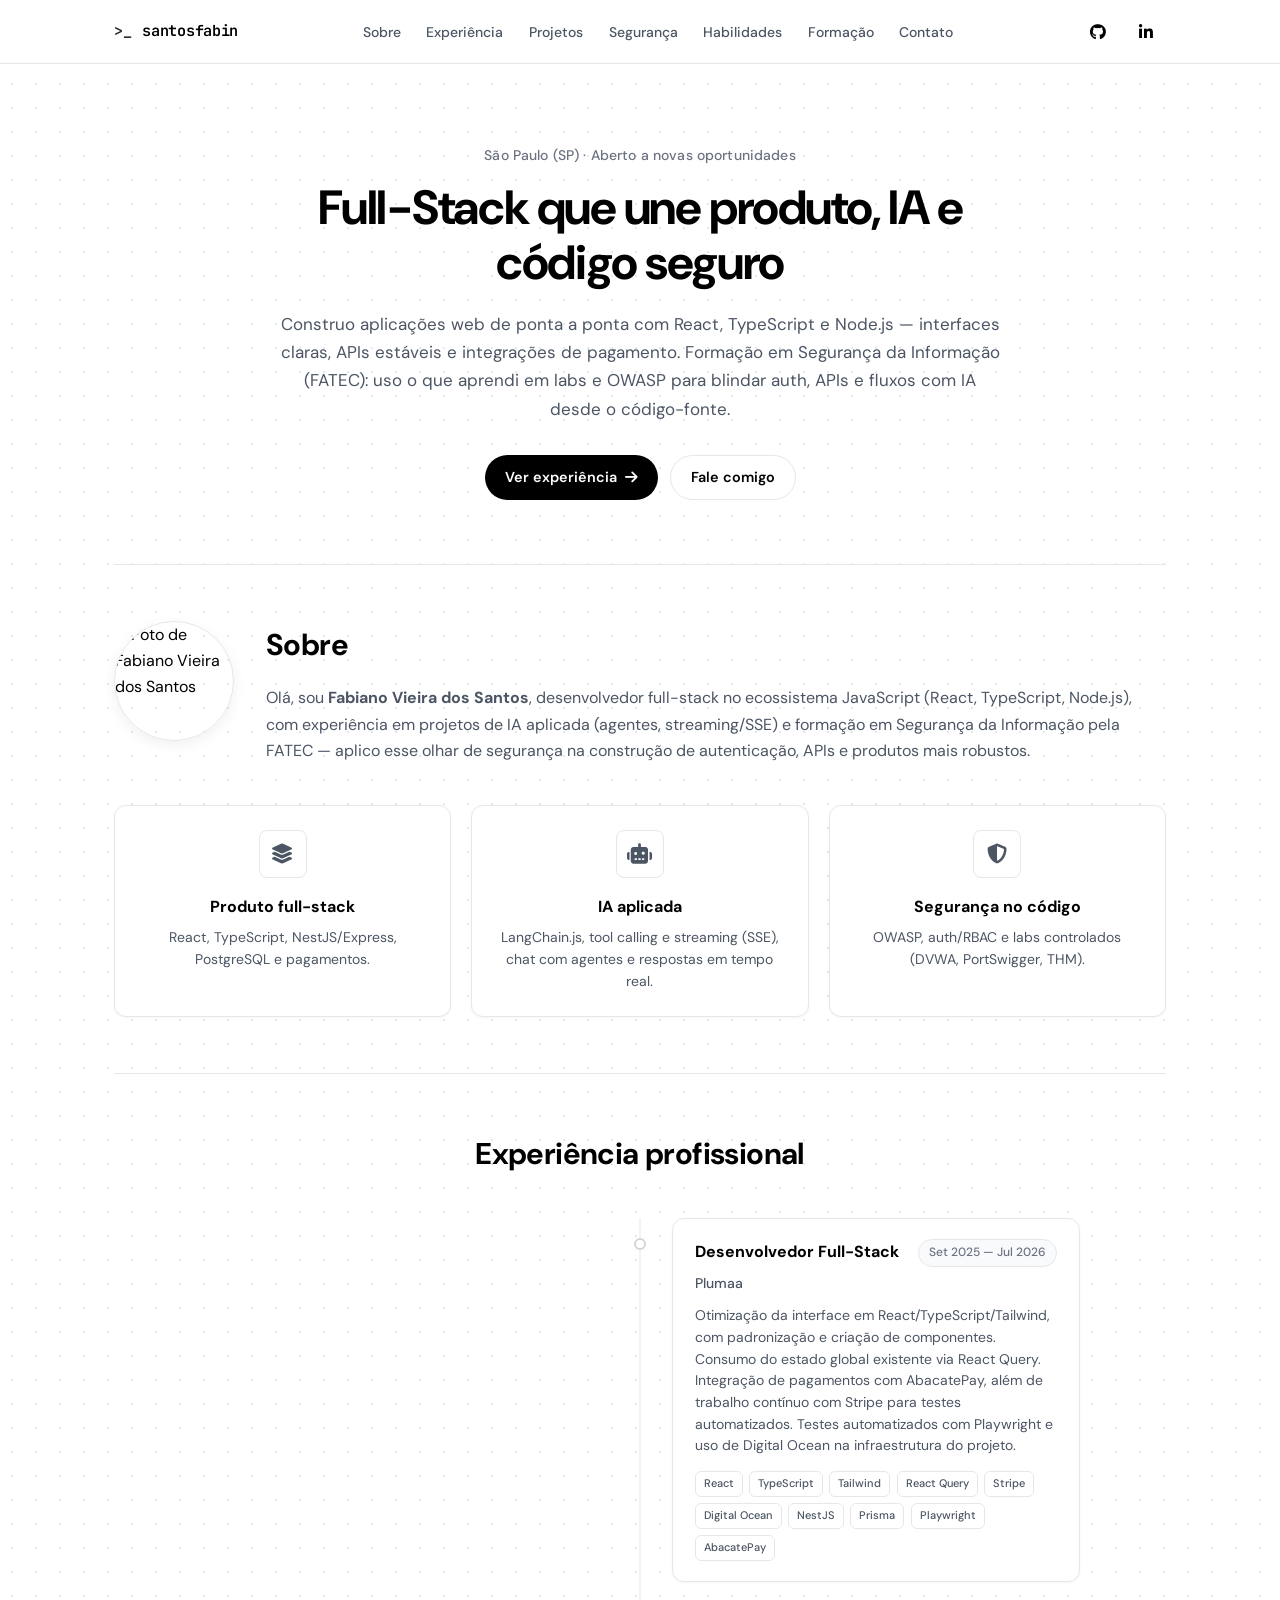
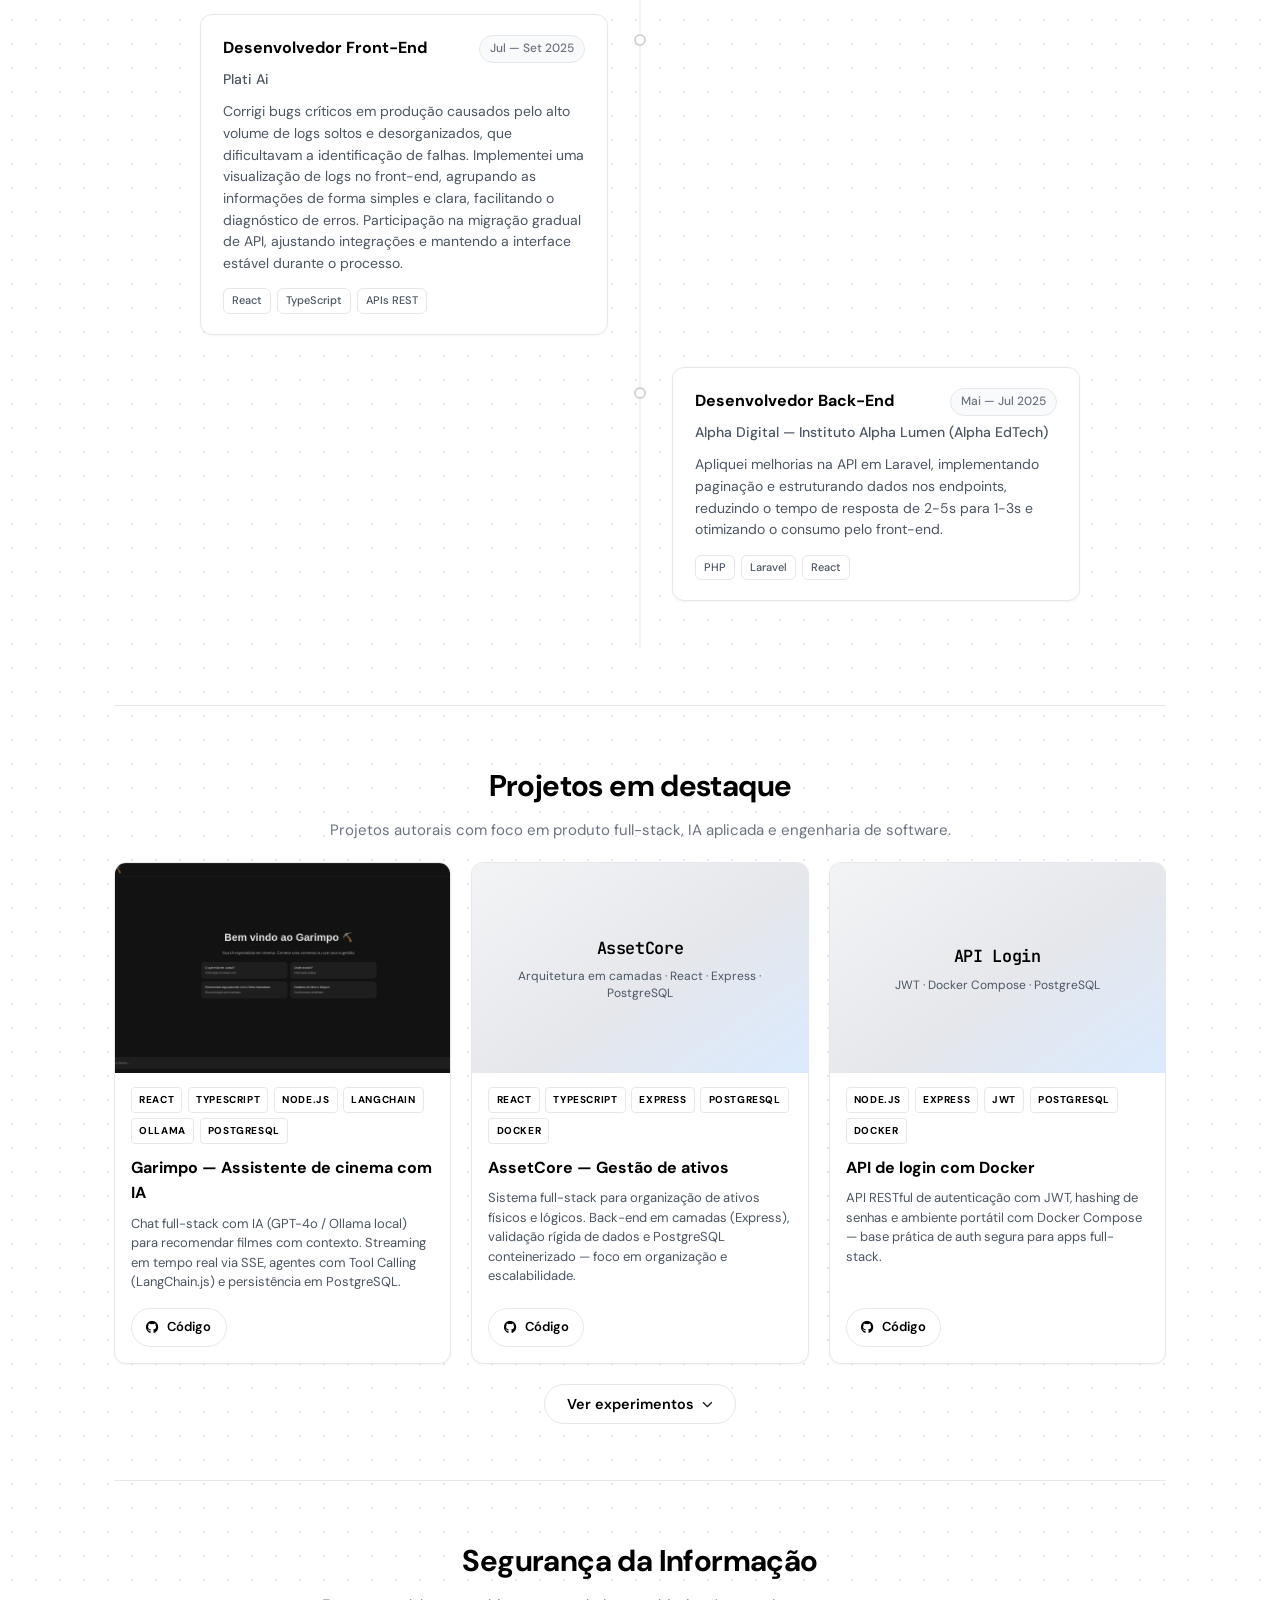
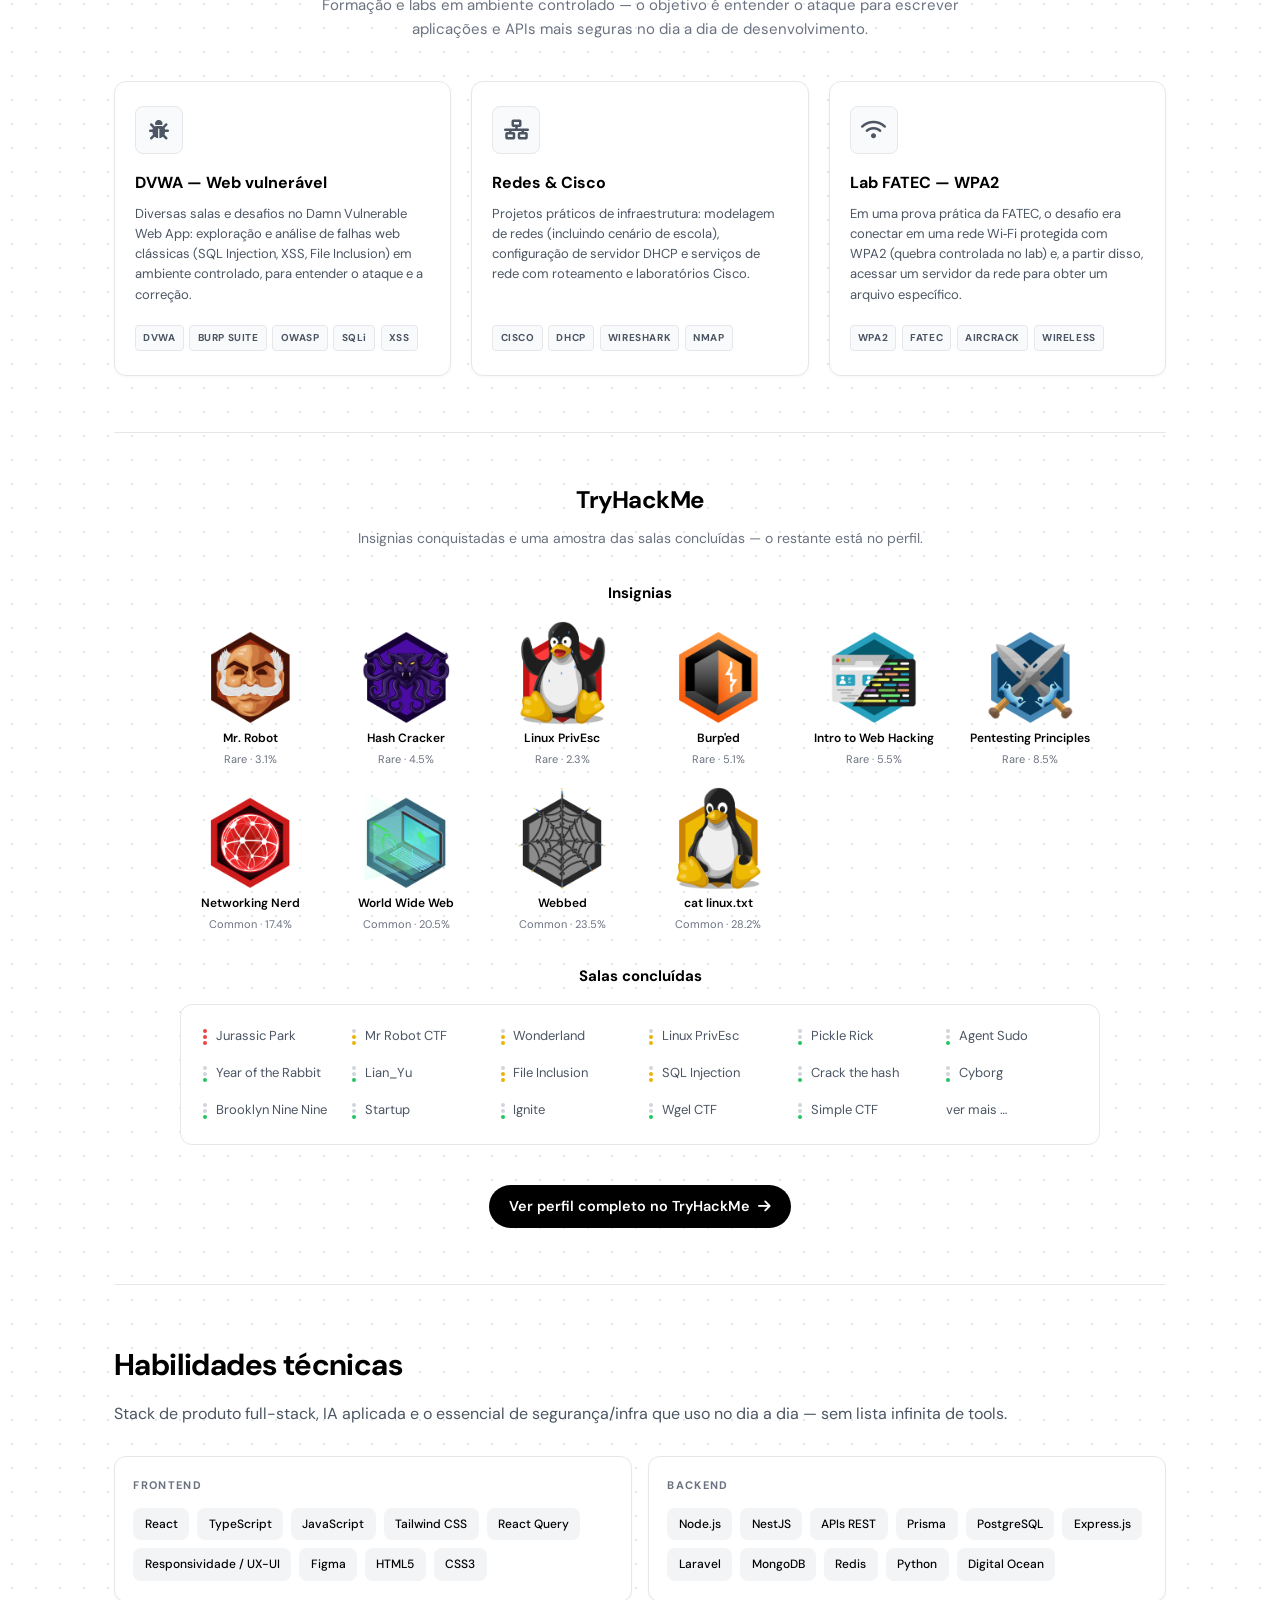
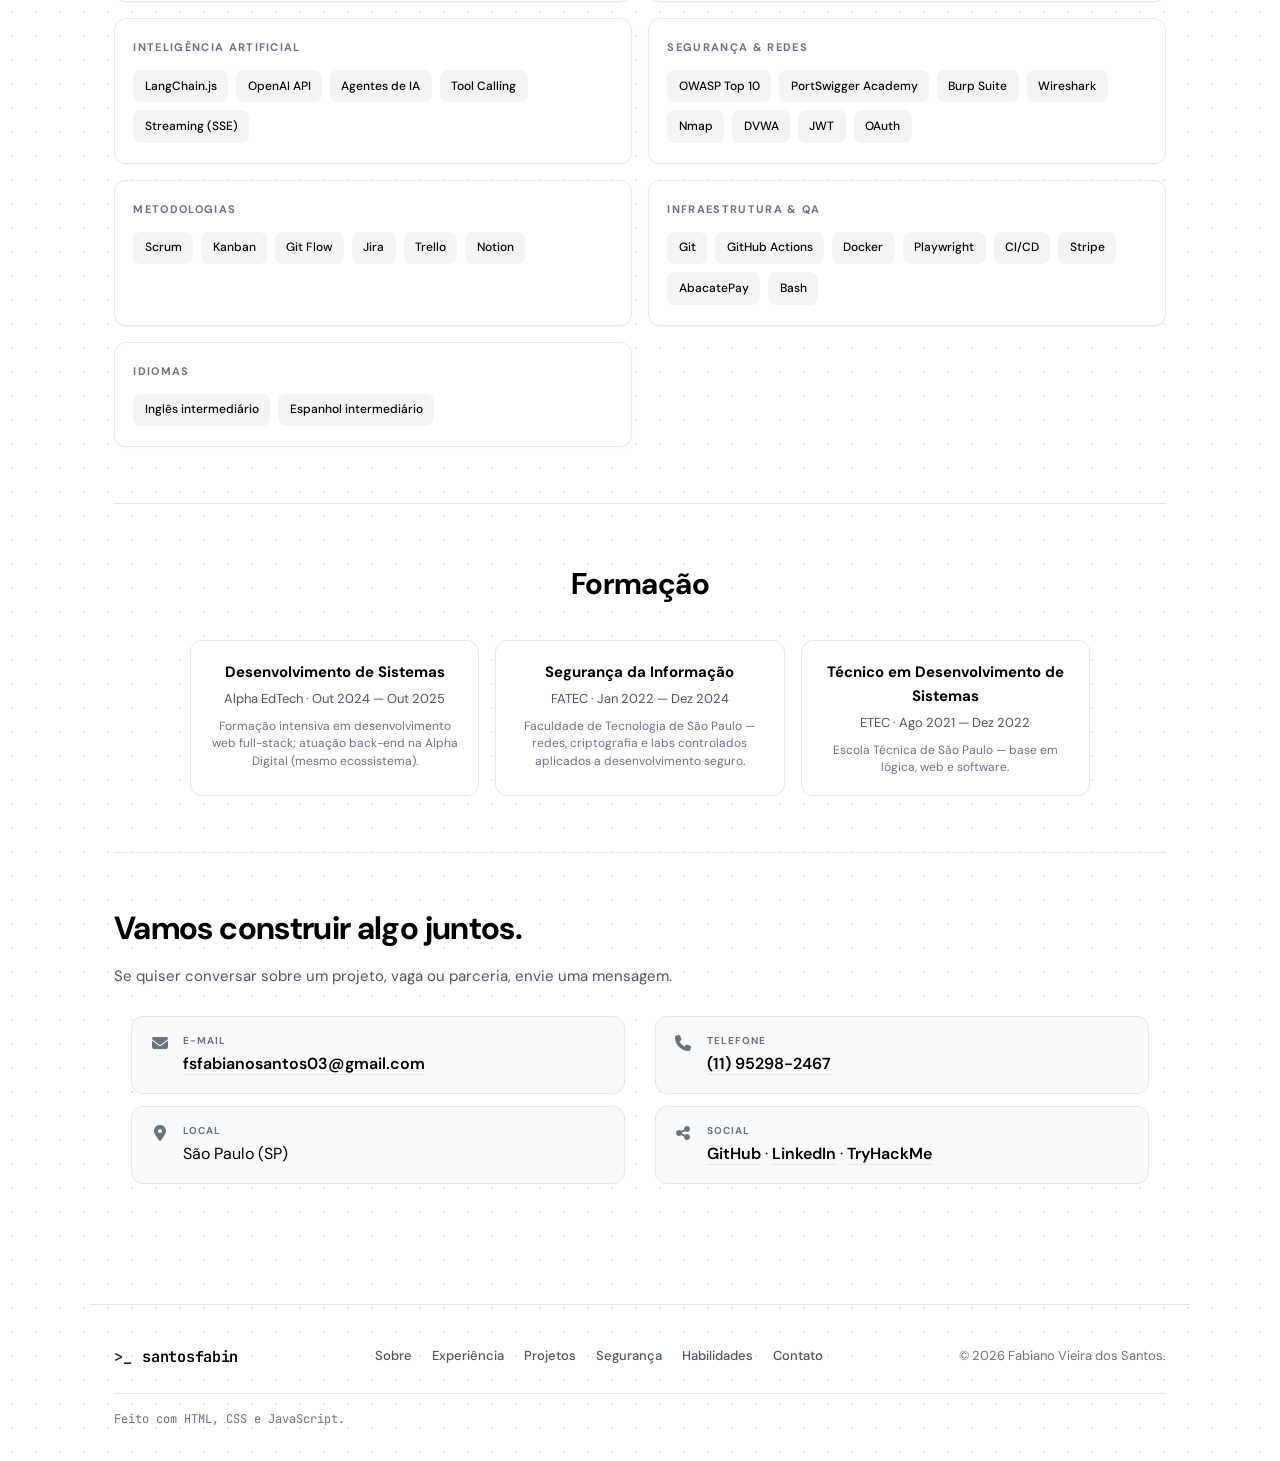
==== index.html @ f6a6d39e "Remove imagens de livros desatualizadas e adiciona currículo completo de Fabiano Vieira dos Santos a" ====
<!doctype html>
<html lang="pt-BR">
  <head>
    <meta charset="UTF-8" />
    <meta name="viewport" content="width=device-width, initial-scale=1.0" />
    <title>Fabiano Vieira dos Santos — Portfólio</title>
    <meta
      name="description"
      content="Desenvolvedor Full-Stack (React, TypeScript, Node) em São Paulo. Produtos web com IA aplicada e mentalidade de segurança desde o código."
    />
    <meta property="og:title" content="Fabiano Vieira dos Santos — Portfólio" />
    <meta
      property="og:description"
      content="Full-Stack com React e TypeScript. Experiência em produto, IA (LangChain/SSE) e desenvolvimento seguro."
    />
    <meta property="og:type" content="website" />
    <meta
      property="og:url"
      content="https://santosfabin.github.io/Portfolio/"
    />
    <meta property="og:image" content="https://github.com/santosfabin.png" />
    <link
      rel="icon"
      href="https://cdn-icons-png.flaticon.com/512/25/25231.png"
    />
    <meta name="theme-color" content="#ffffff" />
    <link rel="preconnect" href="https://fonts.googleapis.com" />
    <link rel="preconnect" href="https://fonts.gstatic.com" crossorigin />
    <link
      href="https://fonts.googleapis.com/css2?family=DM+Sans:ital,opsz,wght@0,9..40,400;0,9..40,500;0,9..40,600;0,9..40,700;1,9..40,400&family=JetBrains+Mono:wght@500;600&display=swap"
      rel="stylesheet"
    />
    <link rel="stylesheet" href="style.css" />
    <link
      rel="stylesheet"
      href="https://cdnjs.cloudflare.com/ajax/libs/font-awesome/6.5.1/css/all.min.css"
    />
  </head>
  <body>
    <a href="#conteudo-principal" class="skip-link">Ir ao conteúdo</a>

    <nav class="site-nav" aria-label="Principal">
      <div class="site-nav__inner">
        <a href="#" class="site-logo" aria-label="Início"
          ><span class="site-logo__prompt">&gt;_</span> santosfabin</a
        >
        <button
          type="button"
          class="nav-toggle"
          aria-expanded="false"
          aria-controls="nav-menu"
          aria-label="Abrir menu"
        >
          <span></span><span></span><span></span>
        </button>
        <ul class="site-nav__links" id="nav-menu">
          <li><a href="#sobre">Sobre</a></li>
          <li><a href="#experiencia">Experiência</a></li>
          <li><a href="#projetos">Projetos</a></li>
          <li><a href="#seguranca">Segurança</a></li>
          <li><a href="#habilidades">Habilidades</a></li>
          <li><a href="#formacao">Formação</a></li>
          <li><a href="#contato">Contato</a></li>
        </ul>
        <div class="site-nav__actions">
          <a
            href="https://github.com/santosfabin"
            class="nav-icon"
            target="_blank"
            rel="noopener noreferrer"
            aria-label="GitHub"
            ><i class="fab fa-github"></i
          ></a>
          <a
            href="https://www.linkedin.com/in/santosfabin"
            class="nav-icon"
            target="_blank"
            rel="noopener noreferrer"
            aria-label="LinkedIn"
            ><i class="fab fa-linkedin-in"></i
          ></a>
        </div>
      </div>
    </nav>

    <main id="conteudo-principal">
      <!-- Hero -->
      <header class="hero">
        <p class="hero__eyebrow">
          São Paulo (SP) · Aberto a novas oportunidades
        </p>
        <h1 class="hero__title">
          Full-Stack que une produto, IA e código seguro
        </h1>
        <p class="hero__lead">
          Construo aplicações web de ponta a ponta com React, TypeScript e
          Node.js — interfaces claras, APIs estáveis e integrações de pagamento.
          Formação em Segurança da Informação (FATEC): uso o que aprendi em labs
          e OWASP para blindar auth, APIs e fluxos com IA desde o código-fonte.
        </p>
        <div class="hero__cta">
          <a href="#experiencia" class="btn btn--primary"
            >Ver experiência
            <i class="fa-solid fa-arrow-right" aria-hidden="true"></i
          ></a>
          <a href="#contato" class="btn btn--ghost">Fale comigo</a>
        </div>
      </header>

      <!-- Sobre -->
      <section
        class="section section--about"
        id="sobre"
        aria-labelledby="sobre-titulo"
      >
        <div class="about-intro">
          <img
            id="profile-pic-img"
            src=""
            alt=""
            class="about-intro__photo"
            width="120"
            height="120"
          />
          <div class="about-intro__text">
            <h2 id="sobre-titulo" class="section__title">Sobre</h2>
            <p class="section__lead">
              Olá, sou <strong>Fabiano Vieira dos Santos</strong>, desenvolvedor
              full-stack no ecossistema JavaScript (React, TypeScript, Node.js),
              com experiência em projetos de IA aplicada (agentes,
              streaming/SSE) e formação em Segurança da Informação pela FATEC —
              aplico esse olhar de segurança na construção de autenticação, APIs
              e produtos mais robustos.
            </p>
          </div>
        </div>
        <div class="feature-grid">
          <article class="feature-card">
            <div class="feature-card__icon" aria-hidden="true">
              <i class="fa-solid fa-layer-group"></i>
            </div>
            <h3 class="feature-card__title">Produto full-stack</h3>
            <p class="feature-card__text">
              React, TypeScript, NestJS/Express, PostgreSQL e pagamentos.
            </p>
          </article>
          <article class="feature-card">
            <div class="feature-card__icon" aria-hidden="true">
              <i class="fa-solid fa-robot"></i>
            </div>
            <h3 class="feature-card__title">IA aplicada</h3>
            <p class="feature-card__text">
              LangChain.js, tool calling e streaming (SSE), chat com agentes e
              respostas em tempo real.
            </p>
          </article>
          <article class="feature-card">
            <div class="feature-card__icon" aria-hidden="true">
              <i class="fa-solid fa-shield-halved"></i>
            </div>
            <h3 class="feature-card__title">Segurança no código</h3>
            <p class="feature-card__text">
              OWASP, auth/RBAC e labs controlados (DVWA, PortSwigger, THM).
            </p>
          </article>
        </div>
      </section>

      <!-- Experiência -->
      <section
        class="section section--experience"
        id="experiencia"
        aria-labelledby="exp-titulo"
      >
        <h2 id="exp-titulo" class="section__title section__title--center">
          Experiência profissional
        </h2>
        <div class="timeline">
          <div class="timeline__line" aria-hidden="true"></div>

          <article class="timeline-item timeline-item--right">
            <div class="timeline-node" aria-hidden="true"></div>
            <div class="exp-card">
              <div class="exp-card__head">
                <h3 class="exp-card__title">Desenvolvedor Full-Stack</h3>
                <span class="exp-card__date">Set 2025 — Jul 2026</span>
              </div>
              <p class="exp-card__company">Plumaa</p>
              <p class="exp-card__desc">
                Otimização da interface em React/TypeScript/Tailwind, com
                padronização e criação de componentes. Consumo do estado global
                existente via React Query. Integração de pagamentos com
                AbacatePay, além de trabalho contínuo com Stripe para testes
                automatizados. Testes automatizados com Playwright e uso de
                Digital Ocean na infraestrutura do projeto.
              </p>
              <div class="exp-card__tags">
                <span>React</span><span>TypeScript</span><span>Tailwind</span
                ><span>React Query</span><span>Stripe</span
                ><span>Digital Ocean</span><span>NestJS</span><span>Prisma</span
                ><span>Playwright</span><span>AbacatePay</span>
              </div>
            </div>
          </article>

          <article class="timeline-item timeline-item--left">
            <div class="timeline-node" aria-hidden="true"></div>
            <div class="exp-card">
              <div class="exp-card__head">
                <h3 class="exp-card__title">Desenvolvedor Front-End</h3>
                <span class="exp-card__date">Jul — Set 2025</span>
              </div>
              <p class="exp-card__company">Plati Ai</p>
              <p class="exp-card__desc">
                Corrigi bugs críticos em produção causados pelo alto volume de
                logs soltos e desorganizados, que dificultavam a identificação
                de falhas. Implementei uma visualização de logs no front-end,
                agrupando as informações de forma simples e clara, facilitando o
                diagnóstico de erros. Participação na migração gradual de API,
                ajustando integrações e mantendo a interface estável durante o
                processo.
              </p>
              <div class="exp-card__tags">
                <span>React</span><span>TypeScript</span><span>APIs REST</span>
              </div>
            </div>
          </article>

          <article class="timeline-item timeline-item--right">
            <div class="timeline-node" aria-hidden="true"></div>
            <div class="exp-card">
              <div class="exp-card__head">
                <h3 class="exp-card__title">Desenvolvedor Back-End</h3>
                <span class="exp-card__date">Mai — Jul 2025</span>
              </div>
              <p class="exp-card__company">
                Alpha Digital — Instituto Alpha Lumen (Alpha EdTech)
              </p>
              <p class="exp-card__desc">
                Apliquei melhorias na API em Laravel, implementando paginação e
                estruturando dados nos endpoints, reduzindo o tempo de resposta
                de 2-5s para 1-3s e otimizando o consumo pelo front-end.
              </p>
              <div class="exp-card__tags">
                <span>PHP</span><span>Laravel</span><span>React</span>
              </div>
            </div>
          </article>
        </div>
      </section>

      <!-- Projetos -->
      <section
        class="section section--projects"
        id="projetos"
        aria-labelledby="proj-titulo"
      >
        <h2 id="proj-titulo" class="section__title section__title--center">
          Projetos em destaque
        </h2>
        <p class="section__subtitle">
          Projetos autorais com foco em produto full-stack, IA aplicada e
          engenharia de software.
        </p>
        <div class="projects-grid projects-grid--featured">
          <!-- Projeto 1: Garimpo (IA) -->
          <article class="project-card">
            <div class="project-card__media">
              <img
                src="assets/Garimpo/garimpo-01-welcome.png"
                alt="Interface do Garimpo — assistente de cinema com IA"
                loading="lazy"
              />
            </div>
            <div class="project-card__tags">
              <span>REACT</span><span>TYPESCRIPT</span><span>NODE.JS</span
              ><span>LANGCHAIN</span><span>OLLAMA</span><span>POSTGRESQL</span>
            </div>
            <h3 class="project-card__title">
              Garimpo — Assistente de cinema com IA
            </h3>
            <p class="project-card__desc">
              Chat full-stack com IA (GPT-4o / Ollama local) para recomendar
              filmes com contexto. Streaming em tempo real via SSE, agentes com
              Tool Calling (LangChain.js) e persistência em PostgreSQL.
            </p>
            <div class="project-card__actions">
              <a
                href="https://github.com/santosfabin/Garimpo"
                class="btn btn--outline btn--sm"
                target="_blank"
                rel="noopener noreferrer"
                ><i class="fab fa-github"></i> Código</a
              >
            </div>
          </article>

          <!-- Projeto 2: AssetCore -->
          <article class="project-card">
            <div class="project-card__media">
              <div class="project-card__media-mark" aria-hidden="true">
                <span class="project-card__media-mark-label">AssetCore</span>
                <span class="project-card__media-mark-sub"
                  >Arquitetura em camadas · React · Express · PostgreSQL</span
                >
              </div>
            </div>
            <div class="project-card__tags">
              <span>REACT</span><span>TYPESCRIPT</span><span>EXPRESS</span
              ><span>POSTGRESQL</span><span>DOCKER</span>
            </div>
            <h3 class="project-card__title">AssetCore — Gestão de ativos</h3>
            <p class="project-card__desc">
              Sistema full-stack para organização de ativos físicos e lógicos.
              Back-end em camadas (Express), validação rígida de dados e
              PostgreSQL conteinerizado — foco em organização e escalabilidade.
            </p>
            <div class="project-card__actions">
              <a
                href="https://github.com/santosfabin/AssetCore"
                class="btn btn--outline btn--sm"
                target="_blank"
                rel="noopener noreferrer"
                ><i class="fab fa-github"></i> Código</a
              >
            </div>
          </article>

          <!-- Projeto 3: API Login -->
          <article class="project-card">
            <div class="project-card__media">
              <div class="project-card__media-mark" aria-hidden="true">
                <span class="project-card__media-mark-label">API Login</span>
                <span class="project-card__media-mark-sub"
                  >JWT · Docker Compose · PostgreSQL</span
                >
              </div>
            </div>
            <div class="project-card__tags">
              <span>NODE.JS</span><span>EXPRESS</span><span>JWT</span
              ><span>POSTGRESQL</span><span>DOCKER</span>
            </div>
            <h3 class="project-card__title">API de login com Docker</h3>
            <p class="project-card__desc">
              API RESTful de autenticação com JWT, hashing de senhas e ambiente
              portátil com Docker Compose — base prática de auth segura para
              apps full-stack.
            </p>
            <div class="project-card__actions">
              <a
                href="https://github.com/santosfabin/API_Login_com_docker_compose"
                class="btn btn--outline btn--sm"
                target="_blank"
                rel="noopener noreferrer"
                ><i class="fab fa-github"></i> Código</a
              >
            </div>
          </article>
        </div>

        <div id="panel-more-projects" class="projects-more" hidden>
          <div class="projects-more__group">
            <h3 class="projects-more__heading">Experimentos e estudos</h3>
            <div class="projects-grid projects-grid--more">
              <article class="project-card">
                <div class="project-card__media">
                  <img
                    src="assets/Steam/Home.png"
                    alt="Interface do clone da biblioteca Steam"
                    loading="lazy"
                  />
                </div>
                <div class="project-card__tags">
                  <span>HTML</span><span>CSS</span>
                </div>
                <h3 class="project-card__title">Clone da biblioteca Steam</h3>
                <p class="project-card__desc">
                  Recriação da biblioteca desktop da Steam em HTML e CSS, com
                  foco em fidelidade visual e layout para telas grandes.
                </p>
                <div class="project-card__actions">
                  <a
                    href="https://github.com/santosfabin/steam-library"
                    class="btn btn--outline btn--sm"
                    target="_blank"
                    rel="noopener noreferrer"
                    ><i class="fab fa-github"></i> Código</a
                  >
                  <a
                    href="https://santosfabin.github.io/steam-library/"
                    class="btn btn--primary btn--sm"
                    target="_blank"
                    rel="noopener noreferrer"
                    >Demo <i class="fa-solid fa-arrow-up-right-from-square"></i
                  ></a>
                </div>
              </article>
              <article class="project-card">
                <div class="project-card__media">
                  <div class="project-card__media-mark" aria-hidden="true">
                    <span class="project-card__media-mark-label"
                      >EasyBarber</span
                    >
                    <span class="project-card__media-mark-sub"
                      >SPA · Node · PostgreSQL</span
                    >
                  </div>
                </div>
                <div class="project-card__tags">
                  <span>JAVASCRIPT</span><span>NODE.JS</span><span>EXPRESS</span
                  ><span>POSTGRESQL</span>
                </div>
                <h3 class="project-card__title">
                  EasyBarber — Plataforma para barbearias
                </h3>
                <p class="project-card__desc">
                  Projeto em grupo: barbearias divulgam serviços e recebem
                  agendamentos online. SPA em JavaScript, API Node.js + Express
                  e PostgreSQL.
                </p>
                <div class="project-card__actions">
                  <a
                    href="https://github.com/santosfabin/easyBarber"
                    class="btn btn--outline btn--sm"
                    target="_blank"
                    rel="noopener noreferrer"
                    ><i class="fab fa-github"></i> Código</a
                  >
                </div>
              </article>
              <article class="project-card">
                <div class="project-card__media">
                  <div class="project-card__media-mark" aria-hidden="true">
                    <span class="project-card__media-mark-label">Scanpy</span>
                    <span class="project-card__media-mark-sub"
                      >Python · Nmap · Recon</span
                    >
                  </div>
                </div>
                <div class="project-card__tags">
                  <span>PYTHON</span><span>NMAP</span><span>LINUX</span>
                </div>
                <h3 class="project-card__title">Scanpy — Automação de Recon</h3>
                <p class="project-card__desc">
                  Script Python + Nmap para varredura de redes locais: hosts
                  ativos, portas e fingerprint de SO — alinhado às práticas de
                  segurança da formação.
                </p>
                <div class="project-card__actions">
                  <a
                    href="https://github.com/santosfabin/Scanpy"
                    class="btn btn--outline btn--sm"
                    target="_blank"
                    rel="noopener noreferrer"
                    ><i class="fab fa-github"></i> Código</a
                  >
                </div>
              </article>
              <article class="project-card">
                <div class="project-card__media">
                  <div class="project-card__media-mark" aria-hidden="true">
                    <span class="project-card__media-mark-label"
                      >Manual-Git</span
                    >
                    <span class="project-card__media-mark-sub"
                      >Documentação · Git</span
                    >
                  </div>
                </div>
                <div class="project-card__tags">
                  <span>DOCUMENTAÇÃO</span><span>GIT</span>
                </div>
                <h3 class="project-card__title">Manual-Git</h3>
                <p class="project-card__desc">
                  Referência sobre Git: comandos do dia a dia, fluxos de
                  trabalho e tópicos intermediários.
                </p>
                <div class="project-card__actions">
                  <a
                    href="https://github.com/santosfabin/Manual-Git"
                    class="btn btn--outline btn--sm"
                    target="_blank"
                    rel="noopener noreferrer"
                    ><i class="fab fa-github"></i> Código</a
                  >
                </div>
              </article>
            </div>
            <div class="thm-profile-cta">
              <a
                href="https://github.com/santosfabin/"
                class="btn btn--primary"
                target="_blank"
                rel="noopener noreferrer"
              >
                Ver perfil completo no GitHub
                <i class="fa-solid fa-arrow-right" aria-hidden="true"></i>
              </a>
            </div>
          </div>
        </div>

        <div class="projects-toggle-wrap">
          <button
            type="button"
            class="projects-expand"
            id="projects-list-toggle"
            aria-expanded="false"
            aria-controls="panel-more-projects"
          >
            <span class="projects-toggle__label">Ver experimentos</span>
            <i
              class="fa-solid fa-chevron-down projects-toggle__icon"
              aria-hidden="true"
            ></i>
          </button>
        </div>
      </section>

      <!-- Segurança da Informação -->
      <section
        class="section section--security"
        id="seguranca"
        aria-labelledby="sec-titulo"
      >
        <h2 id="sec-titulo" class="section__title section__title--center">
          Segurança da Informação
        </h2>
        <p class="section__subtitle">
          Formação e labs em ambiente controlado — o objetivo é entender o
          ataque para escrever aplicações e APIs mais seguras no dia a dia de
          desenvolvimento.
        </p>

        <div class="sec-grid">
          <article class="sec-card">
            <div class="sec-card__icon" aria-hidden="true">
              <i class="fa-solid fa-bug"></i>
            </div>
            <h3 class="sec-card__title">DVWA — Web vulnerável</h3>
            <p class="sec-card__text">
              Diversas salas e desafios no Damn Vulnerable Web App: exploração e
              análise de falhas web clássicas (SQL Injection, XSS, File
              Inclusion) em ambiente controlado, para entender o ataque e a
              correção.
            </p>
            <div class="sec-card__tags">
              <span>DVWA</span><span>BURP SUITE</span><span>OWASP</span
              ><span>SQLi</span><span>XSS</span>
            </div>
          </article>

          <article class="sec-card">
            <div class="sec-card__icon" aria-hidden="true">
              <i class="fa-solid fa-network-wired"></i>
            </div>
            <h3 class="sec-card__title">Redes &amp; Cisco</h3>
            <p class="sec-card__text">
              Projetos práticos de infraestrutura: modelagem de redes (incluindo
              cenário de escola), configuração de servidor DHCP e serviços de
              rede com roteamento e laboratórios Cisco.
            </p>
            <div class="sec-card__tags">
              <span>CISCO</span><span>DHCP</span><span>WIRESHARK</span
              ><span>NMAP</span>
            </div>
          </article>

          <article class="sec-card">
            <div class="sec-card__icon" aria-hidden="true">
              <i class="fa-solid fa-wifi"></i>
            </div>
            <h3 class="sec-card__title">Lab FATEC — WPA2</h3>
            <p class="sec-card__text">
              Em uma prova prática da FATEC, o desafio era conectar em uma rede
              Wi‑Fi protegida com WPA2 (quebra controlada no lab) e, a partir
              disso, acessar um servidor da rede para obter um arquivo
              específico.
            </p>
            <div class="sec-card__tags">
              <span>WPA2</span><span>FATEC</span><span>AIRCRACK</span
              ><span>WIRELESS</span>
            </div>
          </article>
        </div>

        <div class="sec-divider">
          <h3 class="sec-divider__title">TryHackMe</h3>
          <p class="sec-divider__subtitle">
            Insignias conquistadas e uma amostra das salas concluídas — o
            restante está no perfil.
          </p>
        </div>

        <h4 class="thm-subtitle">Insignias</h4>
        <ul class="thm-badges" aria-label="Insignias TryHackMe">
          <li class="thm-badge">
            <span class="thm-badge__icon"
              ><img
                src="assets/thm-badges/mr-robot.png"
                alt=""
                width="92"
                height="92"
                loading="lazy"
            /></span>
            <span class="thm-badge__name">Mr. Robot</span>
            <span class="thm-badge__meta">Rare · 3.1%</span>
          </li>
          <li class="thm-badge">
            <span class="thm-badge__icon"
              ><img
                src="assets/thm-badges/hash-cracker.png"
                alt=""
                width="92"
                height="92"
                loading="lazy"
            /></span>
            <span class="thm-badge__name">Hash Cracker</span>
            <span class="thm-badge__meta">Rare · 4.5%</span>
          </li>
          <li class="thm-badge">
            <span class="thm-badge__icon"
              ><img
                src="assets/thm-badges/linux-privesc.png"
                alt=""
                width="92"
                height="92"
                loading="lazy"
            /></span>
            <span class="thm-badge__name">Linux PrivEsc</span>
            <span class="thm-badge__meta">Rare · 2.3%</span>
          </li>
          <li class="thm-badge">
            <span class="thm-badge__icon"
              ><img
                src="assets/thm-badges/burped.png"
                alt=""
                width="92"
                height="92"
                loading="lazy"
            /></span>
            <span class="thm-badge__name">Burp'ed</span>
            <span class="thm-badge__meta">Rare · 5.1%</span>
          </li>
          <li class="thm-badge">
            <span class="thm-badge__icon"
              ><img
                src="assets/thm-badges/intro-web-hacking.png"
                alt=""
                width="92"
                height="92"
                loading="lazy"
            /></span>
            <span class="thm-badge__name">Intro to Web Hacking</span>
            <span class="thm-badge__meta">Rare · 5.5%</span>
          </li>
          <li class="thm-badge">
            <span class="thm-badge__icon"
              ><img
                src="assets/thm-badges/pentesting-principles.png"
                alt=""
                width="92"
                height="92"
                loading="lazy"
            /></span>
            <span class="thm-badge__name">Pentesting Principles</span>
            <span class="thm-badge__meta">Rare · 8.5%</span>
          </li>
          <li class="thm-badge">
            <span class="thm-badge__icon"
              ><img
                src="assets/thm-badges/networking-nerd.png"
                alt=""
                width="92"
                height="92"
                loading="lazy"
            /></span>
            <span class="thm-badge__name">Networking Nerd</span>
            <span class="thm-badge__meta">Common · 17.4%</span>
          </li>
          <li class="thm-badge">
            <span class="thm-badge__icon"
              ><img
                src="assets/thm-badges/world-wide-web.png"
                alt=""
                width="92"
                height="92"
                loading="lazy"
            /></span>
            <span class="thm-badge__name">World Wide Web</span>
            <span class="thm-badge__meta">Common · 20.5%</span>
          </li>
          <li class="thm-badge">
            <span class="thm-badge__icon"
              ><img
                src="assets/thm-badges/webbed.png"
                alt=""
                width="92"
                height="92"
                loading="lazy"
            /></span>
            <span class="thm-badge__name">Webbed</span>
            <span class="thm-badge__meta">Common · 23.5%</span>
          </li>
          <li class="thm-badge">
            <span class="thm-badge__icon"
              ><img
                src="assets/thm-badges/cat-linux.png"
                alt=""
                width="92"
                height="92"
                loading="lazy"
            /></span>
            <span class="thm-badge__name">cat linux.txt</span>
            <span class="thm-badge__meta">Common · 28.2%</span>
          </li>
        </ul>

        <h4 class="thm-subtitle">Salas concluídas</h4>
        <ul class="thm-rooms" aria-label="Algumas salas TryHackMe concluídas">
          <li>
            <a
              href="https://tryhackme.com/room/jurassicpark"
              target="_blank"
              rel="noopener noreferrer"
              ><span
                class="thm-diff thm-diff--hard"
                aria-label="Hard"
                title="Hard"
                ><i></i><i></i><i></i></span
              >Jurassic Park</a
            >
          </li>
          <li>
            <a
              href="https://tryhackme.com/room/mrrobot"
              target="_blank"
              rel="noopener noreferrer"
              ><span
                class="thm-diff thm-diff--medium"
                aria-label="Medium"
                title="Medium"
                ><i></i><i></i><i></i></span
              >Mr Robot CTF</a
            >
          </li>
          <li>
            <a
              href="https://tryhackme.com/room/wonderland"
              target="_blank"
              rel="noopener noreferrer"
              ><span
                class="thm-diff thm-diff--medium"
                aria-label="Medium"
                title="Medium"
                ><i></i><i></i><i></i></span
              >Wonderland</a
            >
          </li>
          <li>
            <a
              href="https://tryhackme.com/room/linuxprivesc"
              target="_blank"
              rel="noopener noreferrer"
              ><span
                class="thm-diff thm-diff--medium"
                aria-label="Medium"
                title="Medium"
                ><i></i><i></i><i></i></span
              >Linux PrivEsc</a
            >
          </li>
          <li>
            <a
              href="https://tryhackme.com/room/picklerick"
              target="_blank"
              rel="noopener noreferrer"
              ><span
                class="thm-diff thm-diff--easy"
                aria-label="Easy"
                title="Easy"
                ><i></i><i></i><i></i></span
              >Pickle Rick</a
            >
          </li>
          <li>
            <a
              href="https://tryhackme.com/room/agentsudoctf"
              target="_blank"
              rel="noopener noreferrer"
              ><span
                class="thm-diff thm-diff--easy"
                aria-label="Easy"
                title="Easy"
                ><i></i><i></i><i></i></span
              >Agent Sudo</a
            >
          </li>
          <li>
            <a
              href="https://tryhackme.com/room/yearoftherabbit"
              target="_blank"
              rel="noopener noreferrer"
              ><span
                class="thm-diff thm-diff--easy"
                aria-label="Easy"
                title="Easy"
                ><i></i><i></i><i></i></span
              >Year of the Rabbit</a
            >
          </li>
          <li>
            <a
              href="https://tryhackme.com/room/lianyu"
              target="_blank"
              rel="noopener noreferrer"
              ><span
                class="thm-diff thm-diff--easy"
                aria-label="Easy"
                title="Easy"
                ><i></i><i></i><i></i></span
              >Lian_Yu</a
            >
          </li>
          <li>
            <a
              href="https://tryhackme.com/room/fileinc"
              target="_blank"
              rel="noopener noreferrer"
              ><span
                class="thm-diff thm-diff--medium"
                aria-label="Medium"
                title="Medium"
                ><i></i><i></i><i></i></span
              >File Inclusion</a
            >
          </li>
          <li>
            <a
              href="https://tryhackme.com/room/sqlinjectionlm"
              target="_blank"
              rel="noopener noreferrer"
              ><span
                class="thm-diff thm-diff--medium"
                aria-label="Medium"
                title="Medium"
                ><i></i><i></i><i></i></span
              >SQL Injection</a
            >
          </li>
          <li>
            <a
              href="https://tryhackme.com/room/crackthehash"
              target="_blank"
              rel="noopener noreferrer"
              ><span
                class="thm-diff thm-diff--easy"
                aria-label="Easy"
                title="Easy"
                ><i></i><i></i><i></i></span
              >Crack the hash</a
            >
          </li>
          <li>
            <a
              href="https://tryhackme.com/room/cyborgt8"
              target="_blank"
              rel="noopener noreferrer"
              ><span
                class="thm-diff thm-diff--easy"
                aria-label="Easy"
                title="Easy"
                ><i></i><i></i><i></i></span
              >Cyborg</a
            >
          </li>
          <li>
            <a
              href="https://tryhackme.com/room/brooklynninenine"
              target="_blank"
              rel="noopener noreferrer"
              ><span
                class="thm-diff thm-diff--easy"
                aria-label="Easy"
                title="Easy"
                ><i></i><i></i><i></i></span
              >Brooklyn Nine Nine</a
            >
          </li>
          <li>
            <a
              href="https://tryhackme.com/room/startup"
              target="_blank"
              rel="noopener noreferrer"
              ><span
                class="thm-diff thm-diff--easy"
                aria-label="Easy"
                title="Easy"
                ><i></i><i></i><i></i></span
              >Startup</a
            >
          </li>
          <li>
            <a
              href="https://tryhackme.com/room/ignite"
              target="_blank"
              rel="noopener noreferrer"
              ><span
                class="thm-diff thm-diff--easy"
                aria-label="Easy"
                title="Easy"
                ><i></i><i></i><i></i></span
              >Ignite</a
            >
          </li>
          <li>
            <a
              href="https://tryhackme.com/room/wgelctf"
              target="_blank"
              rel="noopener noreferrer"
              ><span
                class="thm-diff thm-diff--easy"
                aria-label="Easy"
                title="Easy"
                ><i></i><i></i><i></i></span
              >Wgel CTF</a
            >
          </li>
          <li>
            <a
              href="https://tryhackme.com/room/easyctf"
              target="_blank"
              rel="noopener noreferrer"
              ><span
                class="thm-diff thm-diff--easy"
                aria-label="Easy"
                title="Easy"
                ><i></i><i></i><i></i></span
              >Simple CTF</a
            >
          </li>
          <li>
            <a
              href="https://tryhackme.com/p/santosfabin"
              target="_blank"
              rel="noopener noreferrer"
              >ver mais …</a
            >
          </li>
        </ul>

        <div class="thm-profile-cta">
          <a
            href="https://tryhackme.com/p/santosfabin"
            class="btn btn--primary"
            target="_blank"
            rel="noopener noreferrer"
          >
            Ver perfil completo no TryHackMe
            <i class="fa-solid fa-arrow-right" aria-hidden="true"></i>
          </a>
        </div>
      </section>

      <!-- Habilidades -->
      <section
        class="section section--skills"
        id="habilidades"
        aria-labelledby="skills-titulo"
      >
        <div class="skills-layout">
          <div class="skills-intro">
            <h2 id="skills-titulo" class="section__title">
              Habilidades técnicas
            </h2>
            <p class="section__lead">
              Stack de produto full-stack, IA aplicada e o essencial de
              segurança/infra que uso no dia a dia — sem lista infinita de
              tools.
            </p>
          </div>

          <div class="skills-matrix">
            <div class="skill-panel">
              <h3 class="skill-panel__label">Frontend</h3>
              <div class="skill-pills">
                <span>React</span>
                <span>TypeScript</span>
                <span>JavaScript</span>
                <span>Tailwind CSS</span>
                <span>React Query</span>
                <span>Responsividade / UX-UI</span>
                <span>Figma</span>
                <span>HTML5</span>
                <span>CSS3</span>
              </div>
            </div>

            <div class="skill-panel">
              <h3 class="skill-panel__label">Backend</h3>
              <div class="skill-pills">
                <span>Node.js</span>
                <span>NestJS</span>
                <span>APIs REST</span>
                <span>Prisma</span>
                <span>PostgreSQL</span>
                <span>Express.js</span>
                <span>Laravel</span>
                <span>MongoDB</span>
                <span>Redis</span>
                <span>Python</span>
                <span>Digital Ocean</span>
              </div>
            </div>

            <div class="skill-panel">
              <h3 class="skill-panel__label">Inteligência Artificial</h3>
              <div class="skill-pills">
                <span>LangChain.js</span>
                <span>OpenAI API</span>
                <span>Agentes de IA</span>
                <span>Tool Calling</span>
                <span>Streaming (SSE)</span>
              </div>
            </div>

            <div class="skill-panel">
              <h3 class="skill-panel__label">Segurança &amp; Redes</h3>
              <div class="skill-pills">
                <span>OWASP Top 10</span>
                <span>PortSwigger Academy</span>
                <span>Burp Suite</span>
                <span>Wireshark</span>
                <span>Nmap</span>
                <span>DVWA</span>
                <span>JWT</span>
                <span>OAuth</span>
              </div>
            </div>

            <div class="skill-panel">
              <h3 class="skill-panel__label">Metodologias</h3>
              <div class="skill-pills">
                <span>Scrum</span>
                <span>Kanban</span>
                <span>Git Flow</span>
                <span>Jira</span>
                <span>Trello</span>
                <span>Notion</span>
              </div>
            </div>

            <div class="skill-panel">
              <h3 class="skill-panel__label">Infraestrutura &amp; QA</h3>
              <div class="skill-pills">
                <span>Git</span>
                <span>GitHub Actions</span>
                <span>Docker</span>
                <span>Playwright</span>
                <span>CI/CD</span>
                <span>Stripe</span>
                <span>AbacatePay</span>
                <span>Bash</span>
              </div>
            </div>

            <div class="skill-panel">
              <h3 class="skill-panel__label">Idiomas</h3>
              <div class="skill-pills">
                <span>Inglês intermediário</span>
                <span>Espanhol intermediário</span>
              </div>
            </div>
          </div>
        </div>
      </section>

      <!-- Formação -->
      <section
        class="section section--education"
        id="formacao"
        aria-labelledby="edu-titulo"
      >
        <h2 id="edu-titulo" class="section__title section__title--center">
          Formação
        </h2>
        <div class="education-row">
          <div class="education-card">
            <h3>Desenvolvimento de Sistemas</h3>
            <p>Alpha EdTech · Out 2024 — Out 2025</p>
            <p class="education-card__note">
              Formação intensiva em desenvolvimento web full-stack; atuação
              back-end na Alpha Digital (mesmo ecossistema).
            </p>
          </div>
          <div class="education-card">
            <h3>Segurança da Informação</h3>
            <p>FATEC · Jan 2022 — Dez 2024</p>
            <p class="education-card__note">
              Faculdade de Tecnologia de São Paulo — redes, criptografia e labs
              controlados aplicados a desenvolvimento seguro.
            </p>
          </div>
          <div class="education-card">
            <h3>Técnico em Desenvolvimento de Sistemas</h3>
            <p>ETEC · Ago 2021 — Dez 2022</p>
            <p class="education-card__note">
              Escola Técnica de São Paulo — base em lógica, web e software.
            </p>
          </div>
        </div>
      </section>

      <!-- Contato -->
      <section
        class="section section--contact"
        id="contato"
        aria-labelledby="cont-titulo"
      >
        <h2 id="cont-titulo" class="contact-aside__title">
          Vamos construir algo juntos.
        </h2>
        <p class="contact-aside__lead">
          Se quiser conversar sobre um projeto, vaga ou parceria, envie uma
          mensagem.
        </p>
        <div class="contact-blocks">
          <div class="contact-block-inline">
            <div class="contact-block">
              <i class="fa-solid fa-envelope" aria-hidden="true"></i>
              <div>
                <span class="contact-block__label">E-mail</span>
                <a href="mailto:fsfabianosantos03@gmail.com"
                  >fsfabianosantos03@gmail.com</a
                >
              </div>
            </div>
            <div class="contact-block">
              <i class="fa-solid fa-phone" aria-hidden="true"></i>
              <div>
                <span class="contact-block__label">Telefone</span>
                <a href="tel:+5511952982467">(11) 95298-2467</a>
              </div>
            </div>
          </div>

          <div class="contact-block-inline">
            <div class="contact-block">
              <i class="fa-solid fa-location-dot" aria-hidden="true"></i>
              <div>
                <span class="contact-block__label">Local</span>
                <span>São Paulo (SP)</span>
              </div>
            </div>
            <div class="contact-block">
              <i class="fa-solid fa-share-nodes" aria-hidden="true"></i>
              <div>
                <span class="contact-block__label">Social</span>
                <a
                  href="https://github.com/santosfabin"
                  target="_blank"
                  rel="noopener noreferrer"
                  >GitHub</a
                >
                ·
                <a
                  href="https://www.linkedin.com/in/santosfabin"
                  target="_blank"
                  rel="noopener noreferrer"
                  >LinkedIn</a
                >
                ·
                <a
                  href="https://tryhackme.com/p/santosfabin"
                  target="_blank"
                  rel="noopener noreferrer"
                  >TryHackMe</a
                >
              </div>
            </div>
          </div>
        </div>
      </section>
    </main>

    <footer class="site-footer">
      <div class="site-footer__top">
        <a href="#" class="site-logo site-logo--footer"
          ><span class="site-logo__prompt">&gt;_</span> santosfabin</a
        >
        <nav class="site-footer__nav" aria-label="Rodapé">
          <a href="#sobre">Sobre</a>
          <a href="#experiencia">Experiência</a>
          <a href="#projetos">Projetos</a>
          <a href="#seguranca">Segurança</a>
          <a href="#habilidades">Habilidades</a>
          <a href="#contato">Contato</a>
        </nav>
        <p class="site-footer__copy">
          © <span id="year"></span> Fabiano Vieira dos Santos.
        </p>
      </div>
      <hr class="site-footer__rule" />
      <div class="site-footer__bottom">
        <p class="site-footer__built">Feito com HTML, CSS e JavaScript.</p>
      </div>
    </footer>

    <script src="script.js" defer></script>
  </body>
</html>
---- style.css ----
/* ——— Design system (referência: portfólio minimalista claro) ——— */
:root {
  --bg: #ffffff;
  --bg-muted: #f9fafb;
  --bg-input: #f3f4f6;
  --text: #000000;
  --text-secondary: #4b5563;
  --text-muted: #6b7280;
  --border: #e5e7eb;
  --border-strong: #d1d5db;
  --radius: 12px;
  --radius-sm: 8px;
  --radius-pill: 999px;
  --nav-h: 64px;
  --font: 'DM Sans', system-ui, -apple-system, sans-serif;
  --font-mono: 'JetBrains Mono', ui-monospace, monospace;
  --max: 1100px;
  --dot: #e5e7eb;
}

*,
*::before,
*::after {
  box-sizing: border-box;
}

html {
  scroll-behavior: smooth;
}

body {
  margin: 0;
  font-family: var(--font);
  font-size: 16px;
  line-height: 1.6;
  color: var(--text);
  background-color: var(--bg);
  background-image: radial-gradient(var(--dot) 1px, transparent 1px);
  background-size: 24px 24px;
}

.skip-link {
  position: absolute;
  left: -9999px;
  top: 0;
  z-index: 2000;
  padding: 0.75rem 1rem;
  background: var(--text);
  color: var(--bg);
  font-weight: 600;
}

.skip-link:focus {
  left: 1rem;
  top: 1rem;
}

a {
  color: inherit;
}

/* ——— Nav ——— */
.site-nav {
  position: fixed;
  top: 0;
  left: 0;
  right: 0;
  z-index: 1000;
  height: var(--nav-h);
  border-bottom: 1px solid var(--border);
  background: rgba(255, 255, 255, 0.85);
  backdrop-filter: blur(12px);
  -webkit-backdrop-filter: blur(12px);
}

.site-nav__inner {
  max-width: var(--max);
  margin: 0 auto;
  padding: 0 clamp(16px, 4vw, 24px);
  height: 100%;
  display: flex;
  align-items: center;
  justify-content: space-between;
  gap: 1rem;
}

.site-logo {
  font-family: var(--font-mono);
  font-weight: 600;
  font-size: 0.95rem;
  text-decoration: none;
  color: var(--text);
  letter-spacing: -0.02em;
  white-space: nowrap;
}

.site-logo__prompt {
  margin-right: 0.15em;
  opacity: 0.85;
}

.site-nav__links {
  list-style: none;
  margin: 0;
  padding: 0;
  display: flex;
  align-items: center;
  gap: clamp(0.75rem, 2vw, 1.75rem);
}

.site-nav__links a {
  text-decoration: none;
  font-size: 0.875rem;
  font-weight: 500;
  color: var(--text-secondary);
  transition: color 0.15s;
}

.site-nav__links a:hover {
  color: var(--text);
}

.site-nav__actions {
  display: flex;
  align-items: center;
  gap: 0.5rem;
}

.nav-icon {
  display: flex;
  align-items: center;
  justify-content: center;
  width: 40px;
  height: 40px;
  color: var(--text);
  text-decoration: none;
  border-radius: var(--radius-sm);
  transition: background 0.15s;
}

.nav-icon:hover {
  background: var(--bg-muted);
}

.nav-toggle {
  display: none;
  flex-direction: column;
  justify-content: center;
  gap: 5px;
  width: 44px;
  height: 44px;
  padding: 0;
  border: none;
  background: transparent;
  cursor: pointer;
}

.nav-toggle span {
  display: block;
  width: 22px;
  height: 2px;
  background: var(--text);
  border-radius: 1px;
}

/* ——— Buttons ——— */
.btn {
  display: inline-flex;
  align-items: center;
  justify-content: center;
  gap: 0.5rem;
  padding: 0.65rem 1.25rem;
  font-family: inherit;
  font-size: 0.9rem;
  font-weight: 600;
  text-decoration: none;
  border-radius: var(--radius-pill);
  border: none;
  cursor: pointer;
  transition:
    background 0.2s,
    color 0.2s,
    border-color 0.2s,
    transform 0.15s;
}

.btn--primary {
  background: var(--text);
  color: var(--bg);
}

.btn--primary:hover {
  background: #1f2937;
  transform: translateY(-1px);
}

.btn--ghost {
  background: var(--bg);
  color: var(--text);
  border: 1px solid var(--border);
}

.btn--ghost:hover {
  border-color: var(--text-secondary);
  background: var(--bg-muted);
}

.btn--outline {
  background: var(--bg);
  color: var(--text);
  border: 1px solid var(--border);
}

.btn--outline:hover {
  border-color: var(--text);
}

.btn--nav {
  padding: 0.5rem 1.1rem;
  font-size: 0.8125rem;
  background: var(--text);
  color: var(--bg);
}

.btn--nav:hover {
  background: #1f2937;
}

.btn--sm {
  padding: 0.5rem 0.9rem;
  font-size: 0.8125rem;
}

.btn--block {
  width: 100%;
  padding: 0.85rem 1rem;
}

/* ——— Main ——— */
main {
  max-width: var(--max);
  margin: 0 auto;
  padding: calc(var(--nav-h) + 3rem) clamp(16px, 4vw, 24px) 4rem;
}

/* ——— Hero ——— */
.hero {
  text-align: center;
  padding: 2rem 0 4rem;
  max-width: 720px;
  margin: 0 auto;
}

.hero__eyebrow {
  margin: 0 0 0.85rem;
  font-size: 0.875rem;
  font-weight: 500;
  color: var(--text-muted);
  letter-spacing: 0.01em;
}

.hero__title {
  margin: 0 0 1.25rem;
  font-size: clamp(2rem, 5vw, 3rem);
  font-weight: 700;
  line-height: 1.15;
  letter-spacing: -0.03em;
}

.hero__lead {
  margin: 0 0 2rem;
  font-size: 1.0625rem;
  color: var(--text-secondary);
  line-height: 1.65;
}

.hero__cta {
  display: flex;
  flex-wrap: wrap;
  justify-content: center;
  gap: 0.75rem;
}

/* ——— Sections ——— */
.section {
  padding: 3.5rem 0;
  border-top: 1px solid var(--border);
}

.section__title {
  margin: 0 0 1rem;
  font-size: clamp(1.5rem, 3vw, 1.875rem);
  font-weight: 700;
  letter-spacing: -0.02em;
}

.section__title--center {
  text-align: center;
}

.section__lead {
  margin: 0;
  color: var(--text-secondary);
  font-size: 1rem;
  line-height: 1.65;
}

.section__subtitle {
  text-align: center;
  max-width: 42rem;
  margin: -0.5rem auto 2.5rem;
  color: var(--text-muted);
  font-size: 0.9375rem;
  line-height: 1.6;
}

/* ——— Sobre ——— */
.about-intro {
  display: grid;
  grid-template-columns: auto 1fr;
  gap: 1.5rem 2rem;
  align-items: start;
  margin-bottom: 2.5rem;
}

.about-intro__photo {
  width: 120px;
  height: 120px;
  border-radius: 50%;
  object-fit: cover;
  border: 1px solid var(--border);
  box-shadow: 0 4px 14px rgba(0, 0, 0, 0.06);
}

.feature-grid {
  display: grid;
  grid-template-columns: repeat(3, 1fr);
  gap: 1.25rem;
}

.feature-card {
  background: var(--bg);
  border: 1px solid var(--border);
  border-radius: var(--radius);
  padding: 1.5rem 1.25rem;
  text-align: center;
  box-shadow: 0 1px 3px rgba(0, 0, 0, 0.04);
  transition:
    box-shadow 0.2s,
    border-color 0.2s;
}

.feature-card:hover {
  box-shadow: 0 8px 24px rgba(0, 0, 0, 0.06);
  border-color: var(--border-strong);
}

.feature-card__icon {
  width: 48px;
  height: 48px;
  margin: 0 auto 1rem;
  display: flex;
  align-items: center;
  justify-content: center;
  border-radius: var(--radius-sm);
  border: 1px solid var(--border);
  color: var(--text-secondary);
  font-size: 1.25rem;
}

.feature-card__title {
  margin: 0 0 0.5rem;
  font-size: 1rem;
  font-weight: 700;
}

.feature-card__text {
  margin: 0;
  font-size: 0.875rem;
  color: var(--text-secondary);
  line-height: 1.55;
}

/* ——— Skills ——— */
.skills-layout {
  display: flex;
  flex-direction: column;
  gap: 1.75rem;
  width: 100%;
  align-items: stretch;
}

.skills-intro {
  width: 100%;
}

.skills-intro .section__title {
  margin-bottom: 0.75rem;
}

.skills-matrix {
  display: grid;
  grid-template-columns: repeat(2, minmax(0, 1fr));
  gap: 1rem;
  width: 100%;
}

.skill-panel {
  background: var(--bg);
  border: 1px solid var(--border);
  border-radius: var(--radius);
  padding: 1.25rem 1.15rem;
  box-shadow: 0 1px 2px rgba(0, 0, 0, 0.04);
  min-width: 0;
}

.skill-panel__label {
  margin: 0 0 0.85rem;
  font-size: 0.6875rem;
  font-weight: 700;
  letter-spacing: 0.12em;
  text-transform: uppercase;
  color: var(--text-muted);
}

.skill-pills {
  display: flex;
  flex-wrap: wrap;
  gap: 0.5rem;
}

.skill-pills span {
  padding: 0.35rem 0.65rem;
  font-size: 0.75rem;
  font-weight: 500;
  color: var(--text);
  background: var(--bg-input);
  border-radius: var(--radius-sm);
  border: 1px solid transparent;
}

/* ——— Timeline / Experience ——— */
.section--experience {
  position: relative;
}

.timeline {
  position: relative;
  max-width: 880px;
  margin: 2.5rem auto 0;
  padding: 0 0 1rem;
}

.timeline__line {
  position: absolute;
  left: 50%;
  top: 0;
  bottom: 0;
  width: 1px;
  background: var(--border);
  transform: translateX(-50%);
  pointer-events: none;
}

.timeline-item {
  position: relative;
  display: grid;
  grid-template-columns: 1fr minmax(24px, auto) 1fr;
  gap: 0 1.25rem;
  align-items: start;
  margin-bottom: 2rem;
}

.timeline-node {
  grid-column: 2;
  grid-row: 1;
  justify-self: center;
  width: 12px;
  height: 12px;
  border-radius: 50%;
  background: var(--bg);
  border: 2px solid var(--border-strong);
  margin-top: 1.25rem;
  z-index: 1;
}

.timeline-item--right .exp-card {
  grid-column: 3;
  grid-row: 1;
}

.timeline-item--left .exp-card {
  grid-column: 1;
  grid-row: 1;
}

.exp-card {
  background: var(--bg);
  border: 1px solid var(--border);
  border-radius: var(--radius);
  padding: 1.25rem 1.35rem;
  box-shadow: 0 1px 3px rgba(0, 0, 0, 0.04);
}

.exp-card__head {
  display: flex;
  flex-wrap: wrap;
  align-items: flex-start;
  justify-content: space-between;
  gap: 0.5rem 1rem;
  margin-bottom: 0.35rem;
}

.exp-card__title {
  margin: 0;
  font-size: 1rem;
  font-weight: 700;
}

.exp-card__date {
  flex-shrink: 0;
  padding: 0.2rem 0.65rem;
  font-size: 0.75rem;
  font-weight: 500;
  color: var(--text-muted);
  background: var(--bg-muted);
  border: 1px solid var(--border);
  border-radius: var(--radius-pill);
}

.exp-card__company {
  margin: 0 0 0.65rem;
  font-size: 0.875rem;
  font-weight: 500;
  color: var(--text-secondary);
}

.exp-card__desc {
  margin: 0 0 0.85rem;
  font-size: 0.875rem;
  color: var(--text-secondary);
  line-height: 1.55;
}

.exp-card__tags {
  display: flex;
  flex-wrap: wrap;
  gap: 0.4rem;
}

.exp-card__tags span {
  padding: 0.2rem 0.5rem;
  font-size: 0.6875rem;
  font-weight: 500;
  color: var(--text-secondary);
  border: 1px solid var(--border);
  border-radius: 6px;
  background: var(--bg);
}

/* ——— Projects ——— */
.section--projects .section__subtitle {
  margin-bottom: 1.25rem;
}

.projects-grid {
  display: grid;
  grid-template-columns: repeat(3, 1fr);
  gap: 1.25rem;
}

.projects-grid--featured {
  margin-bottom: 0;
}

.projects-toggle-wrap {
  display: flex;
  justify-content: center;
  width: 100%;
  margin-top: 1.25rem;
}

.projects-toggle__icon {
  font-size: 0.75em;
  opacity: 0.9;
}

.projects-expand {
  display: inline-flex;
  align-items: center;
  justify-content: center;
  gap: 0.5rem;
  padding: 0.65rem 1.35rem;
  font-family: inherit;
  font-size: 0.9rem;
  font-weight: 600;
  color: var(--text);
  background: var(--bg);
  border: 1px solid var(--border);
  border-radius: var(--radius-pill);
  cursor: pointer;
  transition:
    border-color 0.2s,
    background 0.2s,
    box-shadow 0.2s;
}

.projects-expand:hover {
  border-color: var(--text-secondary);
  background: var(--bg-muted);
}

.projects-expand:focus-visible {
  outline: 2px solid var(--text);
  outline-offset: 2px;
}

.projects-more[hidden] {
  display: none !important;
}

.projects-more:not([hidden]) {
  display: block;
  margin-top: 1rem;
  animation: projects-more-in 0.3s ease;
}

.projects-more__intro {
  margin: 0 0 1.25rem;
  text-align: center;
  font-size: 0.9rem;
  color: var(--text-secondary);
}

.projects-more__group + .projects-more__group {
  margin-top: 1.75rem;
}

.projects-more__heading {
  margin: 0 0 0.85rem;
  font-size: 0.8125rem;
  font-weight: 600;
  text-transform: uppercase;
  letter-spacing: 0.04em;
  color: var(--text-muted);
  text-align: center;
}

@keyframes projects-more-in {
  from {
    opacity: 0;
    transform: translateY(-6px);
  }
  to {
    opacity: 1;
    transform: translateY(0);
  }
}

.project-card {
  background: var(--bg);
  border: 1px solid var(--border);
  border-radius: var(--radius);
  overflow: hidden;
  display: flex;
  flex-direction: column;
  box-shadow: 0 1px 3px rgba(0, 0, 0, 0.04);
  transition:
    box-shadow 0.2s,
    border-color 0.2s;
}

.project-card:hover {
  box-shadow: 0 10px 30px rgba(0, 0, 0, 0.08);
  border-color: var(--border-strong);
}

.project-card__media {
  aspect-ratio: 16 / 10;
  background: var(--bg-muted);
  overflow: hidden;
}

.project-card__media img {
  width: 100%;
  height: 100%;
  object-fit: cover;
}

.project-card__media-mark {
  width: 100%;
  height: 100%;
  display: flex;
  flex-direction: column;
  align-items: center;
  justify-content: center;
  gap: 0.4rem;
  padding: 1.25rem;
  text-align: center;
  background:
    linear-gradient(145deg, #f3f4f6 0%, #e5e7eb 55%, #dbeafe 100%);
  color: var(--text);
}

.project-card__media-mark-label {
  font-family: var(--font-mono);
  font-size: 1.05rem;
  font-weight: 600;
  letter-spacing: -0.02em;
}

.project-card__media-mark-sub {
  font-size: 0.75rem;
  color: var(--text-secondary);
  max-width: 16rem;
  line-height: 1.4;
}

.project-card__media--placeholder {
  display: flex;
  align-items: center;
  justify-content: center;
  color: var(--text-muted);
  font-size: 2.5rem;
}

.project-card__tags {
  display: flex;
  flex-wrap: wrap;
  gap: 0.35rem;
  padding: 0.85rem 1rem 0;
}

.project-card__tags span {
  font-size: 0.625rem;
  font-weight: 700;
  letter-spacing: 0.06em;
  padding: 0.25rem 0.45rem;
  border: 1px solid var(--border);
  border-radius: 4px;
  color: var(--text);
  background: var(--bg);
}

.project-card__title {
  margin: 0.65rem 1rem 0;
  font-size: 1rem;
  font-weight: 700;
}

.project-card__desc {
  margin: 0.5rem 1rem 0;
  flex: 1;
  font-size: 0.8125rem;
  color: var(--text-secondary);
  line-height: 1.5;
}

.project-card__actions {
  display: flex;
  flex-wrap: wrap;
  gap: 0.5rem;
  padding: 1rem;
  margin-top: auto;
}

/* ——— Segurança da Informação ——— */
.sec-grid {
  display: grid;
  grid-template-columns: repeat(3, 1fr);
  gap: 1.25rem;
  margin-bottom: 0;
}

.sec-card {
  background: var(--bg);
  border: 1px solid var(--border);
  border-radius: var(--radius);
  padding: 1.5rem 1.25rem;
  display: flex;
  flex-direction: column;
  box-shadow: 0 1px 3px rgba(0, 0, 0, 0.04);
  transition:
    box-shadow 0.2s,
    border-color 0.2s,
    transform 0.2s;
}

.sec-card:hover {
  box-shadow: 0 8px 24px rgba(0, 0, 0, 0.06);
  border-color: var(--border-strong);
  transform: translateY(-2px);
}

.sec-card__icon {
  width: 48px;
  height: 48px;
  margin-bottom: 1rem;
  display: flex;
  align-items: center;
  justify-content: center;
  border-radius: var(--radius-sm);
  border: 1px solid var(--border);
  color: var(--text-secondary);
  font-size: 1.25rem;
  background: var(--bg-muted);
}

.sec-card__title {
  margin: 0 0 0.5rem;
  font-size: 1rem;
  font-weight: 700;
}

.sec-card__text {
  margin: 0 0 1.25rem;
  font-size: 0.8125rem;
  color: var(--text-secondary);
  line-height: 1.55;
  flex: 1;
}

.sec-card__tags {
  display: flex;
  flex-wrap: wrap;
  gap: 0.35rem;
  margin-top: auto;
}

.sec-card__tags span {
  font-size: 0.625rem;
  font-weight: 700;
  letter-spacing: 0.06em;
  padding: 0.25rem 0.45rem;
  border: 1px solid var(--border);
  border-radius: 4px;
  color: var(--text-secondary);
  background: var(--bg-muted);
}

.sec-divider {
  text-align: center;
  margin: 3.5rem 0 2rem;
  border-top: 1px solid var(--border);
  padding-top: 3rem;
}

.sec-divider__title {
  font-size: clamp(1.25rem, 2.5vw, 1.5rem);
  font-weight: 700;
  letter-spacing: -0.02em;
  margin: 0 0 0.5rem;
}

.sec-divider__subtitle {
  color: var(--text-muted);
  font-size: 0.875rem;
  margin: 0;
}

/* TryHackMe — insignias + listagem de salas */
.thm-subtitle {
  margin: 2rem 0 1rem;
  font-size: 0.9375rem;
  font-weight: 700;
  text-align: center;
  color: var(--text);
}

.thm-badges {
  list-style: none;
  margin: 0 auto;
  padding: 0;
  display: grid;
  grid-template-columns: repeat(auto-fill, minmax(120px, 1fr));
  gap: 1.25rem 1rem;
  justify-items: center;
  max-width: 920px;
}

.thm-badge {
  display: flex;
  flex-direction: column;
  align-items: center;
  gap: 0.4rem;
  width: 100%;
  max-width: 130px;
  text-align: center;
}

.thm-badge__icon {
  width: auto;
  height: auto;
  display: flex;
  align-items: center;
  justify-content: center;
  background: none;
  border-radius: 0;
  overflow: visible;
  box-shadow: none;
  transition: transform 0.2s ease;
}

.thm-badge__icon img {
  display: block;
  width: 88px;
  height: auto;
  object-fit: contain;
}

.thm-badge:hover .thm-badge__icon {
  transform: translateY(-2px) scale(1.03);
}

.thm-badge__name {
  font-size: 0.75rem;
  font-weight: 600;
  line-height: 1.3;
  color: var(--text);
}

.thm-badge__meta {
  font-size: 0.6875rem;
  color: var(--text-muted);
  line-height: 1.2;
}

.thm-rooms {
  list-style: none;
  margin: 0 auto;
  padding: 1rem 1.25rem;
  max-width: 920px;
  display: grid;
  grid-template-columns: repeat(6, 1fr);
  gap: 0.25rem 0.85rem;
  border: 1px solid var(--border);
  border-radius: var(--radius);
  background: var(--bg);
}

.thm-rooms a {
  display: flex;
  align-items: center;
  gap: 0.55rem;
  padding: 0.35rem 0.15rem;
  font-size: 0.8125rem;
  color: var(--text-secondary);
  text-decoration: none;
  border-bottom: 1px solid transparent;
  transition:
    color 0.15s,
    border-color 0.15s;
}

.thm-rooms a:hover,
.thm-rooms a:focus-visible {
  color: var(--text);
  border-bottom-color: var(--border-strong);
  outline: none;
}

.thm-diff {
  display: inline-flex;
  flex-direction: column-reverse;
  align-items: center;
  gap: 2px;
  flex-shrink: 0;
  line-height: 0;
}

.thm-diff i {
  display: block;
  width: 4px;
  height: 4px;
  min-width: 4px;
  min-height: 4px;
  border-radius: 50%;
  flex: 0 0 4px;
  background: var(--border-strong);
  aspect-ratio: 1;
}

.thm-diff--easy i:nth-child(1) {
  background: #22c55e;
}

.thm-diff--medium i:nth-child(1),
.thm-diff--medium i:nth-child(2) {
  background: #eab308;
}

.thm-diff--hard i {
  background: #ef4444;
}

.thm-profile-cta {
  display: flex;
  justify-content: center;
  margin-top: 2.5rem;
}

/* ——— Education ——— */
.education-row {
  display: grid;
  grid-template-columns: repeat(3, 1fr);
  gap: 1rem;
  max-width: 900px;
  margin: 2rem auto 0;
}

.education-card {
  padding: 1.15rem 1.25rem;
  border: 1px solid var(--border);
  border-radius: var(--radius);
  background: var(--bg);
  text-align: center;
}

.education-card h3 {
  margin: 0 0 0.35rem;
  font-size: 0.9375rem;
  font-weight: 700;
}

.education-card p {
  margin: 0;
  font-size: 0.8125rem;
  color: var(--text-secondary);
}

.education-card__note {
  margin-top: 0.5rem !important;
  font-size: 0.75rem !important;
  color: var(--text-muted) !important;
  line-height: 1.45;
}

/* ——— Contact ——— */
.contact-grid {
  display: grid;
  grid-template-columns: 1fr 1fr;
  gap: 2.5rem 3rem;
  align-items: start;
}

.contact-aside__title {
  margin: 0 0 1rem;
  font-size: clamp(1.5rem, 3vw, 2rem);
  font-weight: 700;
  line-height: 1.2;
  letter-spacing: -0.02em;
}

.contact-aside__lead {
  margin: 0 0 1.75rem;
  color: var(--text-secondary);
  font-size: 0.9375rem;
  line-height: 1.6;
}

.contact-blocks {
  display: flex;
  flex-direction: column;
  gap: 0.75rem;
}

.contact-block-inline {
  display: flex;
  gap: 0.75rem;
  flex-wrap: wrap;
  justify-content: space-evenly;
}

.contact-block {
  display: flex;
  gap: 0.85rem;
  align-items: flex-start;
  padding: 1rem 1.1rem;
  background: var(--bg-muted);
  border: 1px solid var(--border);
  border-radius: var(--radius);
  width: 47%;
  min-width: 340px;
}

.contact-block > i {
  margin-top: 0.15rem;
  color: var(--text-muted);
  width: 1.25rem;
  text-align: center;
}

.contact-block__label {
  display: block;
  font-size: 0.625rem;
  font-weight: 700;
  letter-spacing: 0.1em;
  text-transform: uppercase;
  color: var(--text-muted);
  margin-bottom: 0.15rem;
}

.contact-block a {
  font-weight: 600;
  text-decoration: none;
  border-bottom: 1px solid var(--border);
}

.contact-block a:hover {
  border-bottom-color: var(--text);
}

/* ——— Footer ——— */
.site-footer {
  max-width: var(--max);
  margin: 0 auto;
  padding: 2.5rem clamp(16px, 4vw, 24px) 2rem;
  border-top: 1px solid var(--border);
}

.site-footer__top {
  display: flex;
  flex-wrap: wrap;
  align-items: center;
  justify-content: space-between;
  gap: 1rem 1.5rem;
}

.site-footer__nav {
  display: flex;
  flex-wrap: wrap;
  gap: 1rem 1.25rem;
}

.site-footer__nav a {
  font-size: 0.8125rem;
  font-weight: 500;
  color: var(--text-secondary);
  text-decoration: none;
}

.site-footer__nav a:hover {
  color: var(--text);
}

.site-footer__copy {
  margin: 0;
  font-size: 0.8125rem;
  color: var(--text-muted);
}

.site-footer__rule {
  border: none;
  border-top: 1px solid var(--border);
  margin: 1.5rem 0 1rem;
}

.site-footer__bottom {
  display: flex;
  justify-content: space-between;
  align-items: center;
  flex-wrap: wrap;
  gap: 0.75rem;
}

.site-footer__built {
  margin: 0;
  font-family: var(--font-mono);
  font-size: 0.75rem;
  color: var(--text-muted);
}

/* ——— Responsive ——— */
@media (max-width: 900px) {
  .site-nav__links {
    position: fixed;
    top: var(--nav-h);
    left: 0;
    right: 0;
    flex-direction: column;
    align-items: stretch;
    padding: 1rem;
    gap: 0;
    background: rgba(255, 255, 255, 0.98);
    backdrop-filter: blur(12px);
    border-bottom: 1px solid var(--border);
    transform: translateY(-120%);
    opacity: 0;
    visibility: hidden;
    transition:
      transform 0.25s,
      opacity 0.25s,
      visibility 0.25s;
  }

  .site-nav__links.is-open {
    transform: translateY(0);
    opacity: 1;
    visibility: visible;
  }

  .site-nav__links li {
    border-bottom: 1px solid var(--border);
  }

  .site-nav__links a {
    display: block;
    padding: 0.85rem 0.5rem;
  }

  .nav-toggle {
    display: flex;
  }

  .site-nav__inner {
    flex-wrap: wrap;
  }

  .about-intro {
    grid-template-columns: 1fr;
    text-align: center;
  }

  .about-intro__photo {
    margin: 0 auto;
  }

  .about-intro .section__lead {
    margin-left: auto;
    margin-right: auto;
  }

  .feature-grid {
    grid-template-columns: 1fr;
  }

  .skills-matrix {
    grid-template-columns: 1fr;
  }

  .sec-grid {
    grid-template-columns: 1fr;
  }

  .thm-rooms {
    grid-template-columns: repeat(4, 1fr);
  }

  .timeline__line {
    left: 18px;
    transform: none;
  }

  .timeline-item {
    grid-template-columns: 1fr;
    padding-left: 2.5rem;
  }

  .timeline-node {
    position: absolute;
    left: 12px;
    top: 1.25rem;
    grid-column: auto;
  }

  .timeline-item--right .exp-card,
  .timeline-item--left .exp-card {
    grid-column: 1;
  }

  .projects-grid {
    grid-template-columns: 1fr;
  }

  .education-row {
    grid-template-columns: 1fr;
  }

  .contact-grid {
    grid-template-columns: 1fr;
  }


  .site-footer__top {
    flex-direction: column;
    align-items: flex-start;
  }
}

@media (max-width: 600px) {
  .site-nav__actions .btn--nav {
    display: none;
  }

  .thm-rooms {
    grid-template-columns: repeat(2, 1fr);
  }

  main {
    padding-top: calc(var(--nav-h) + 2rem);
  }
}
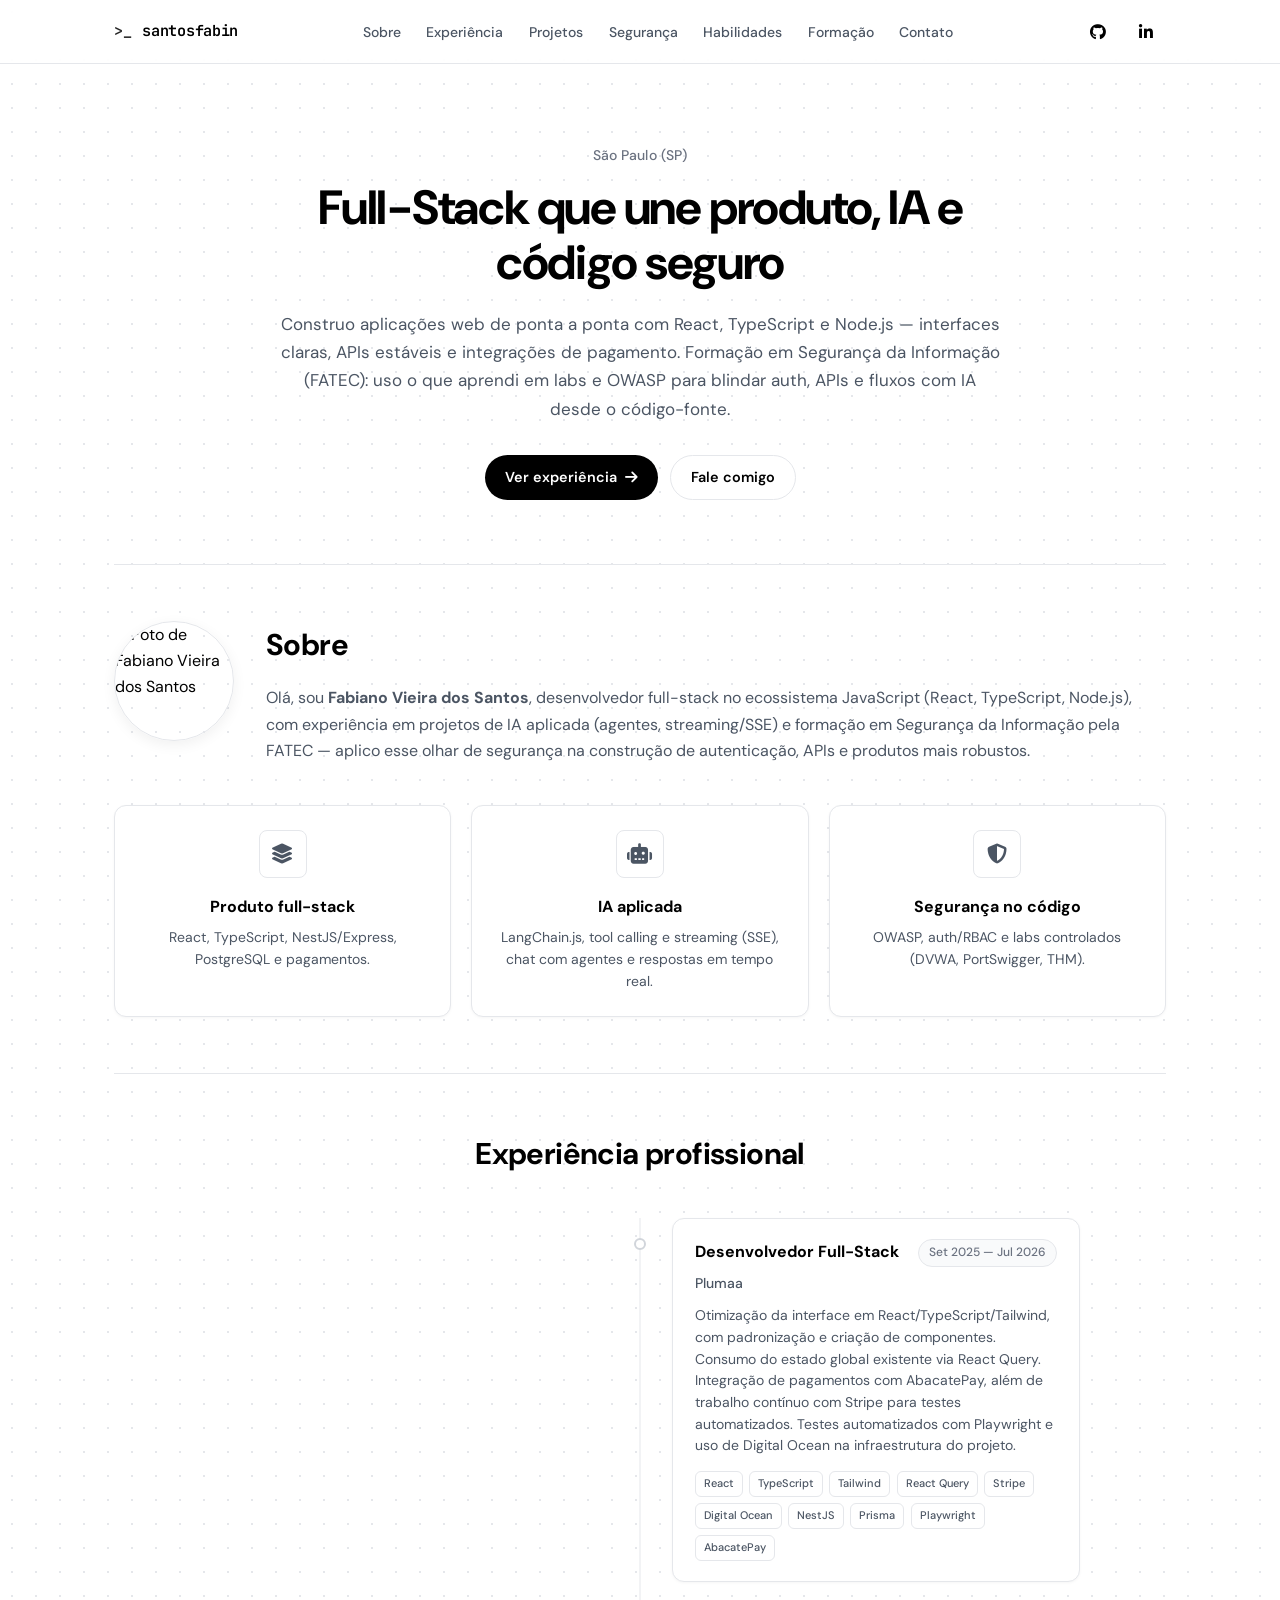
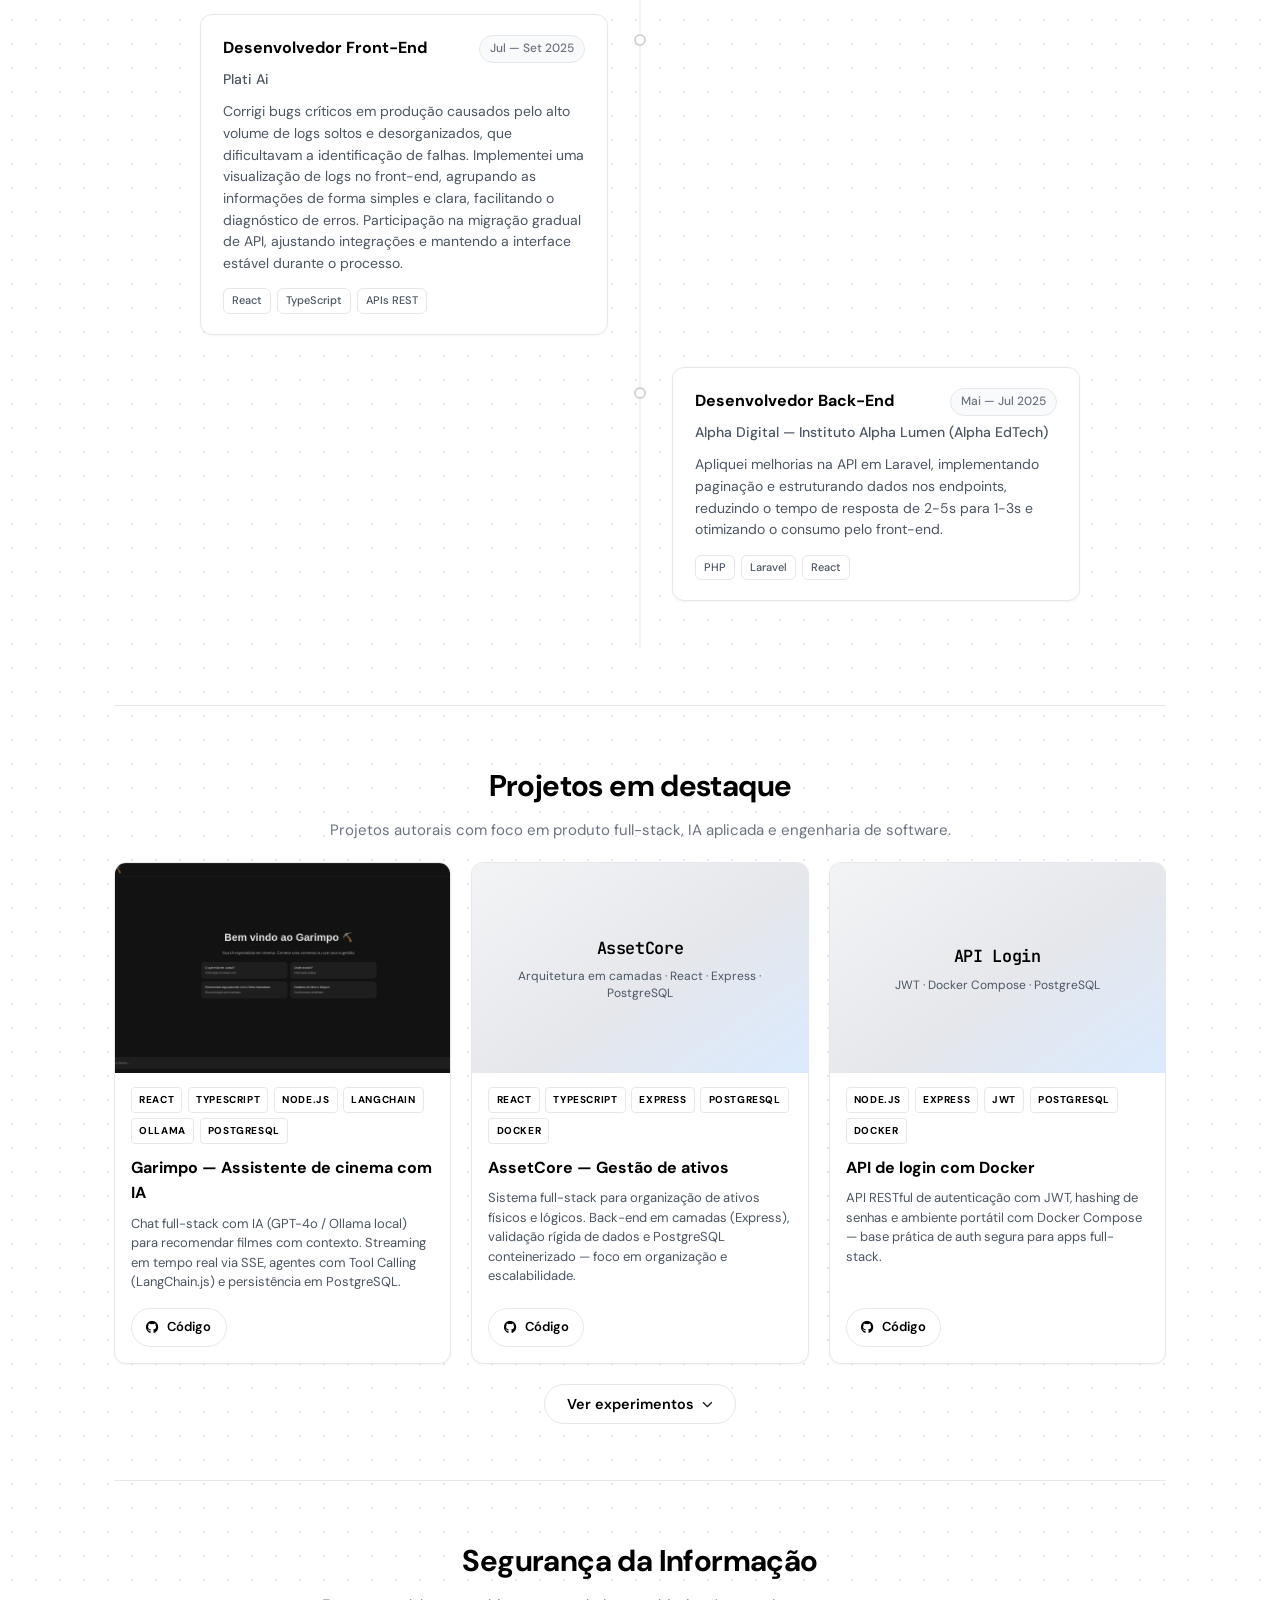
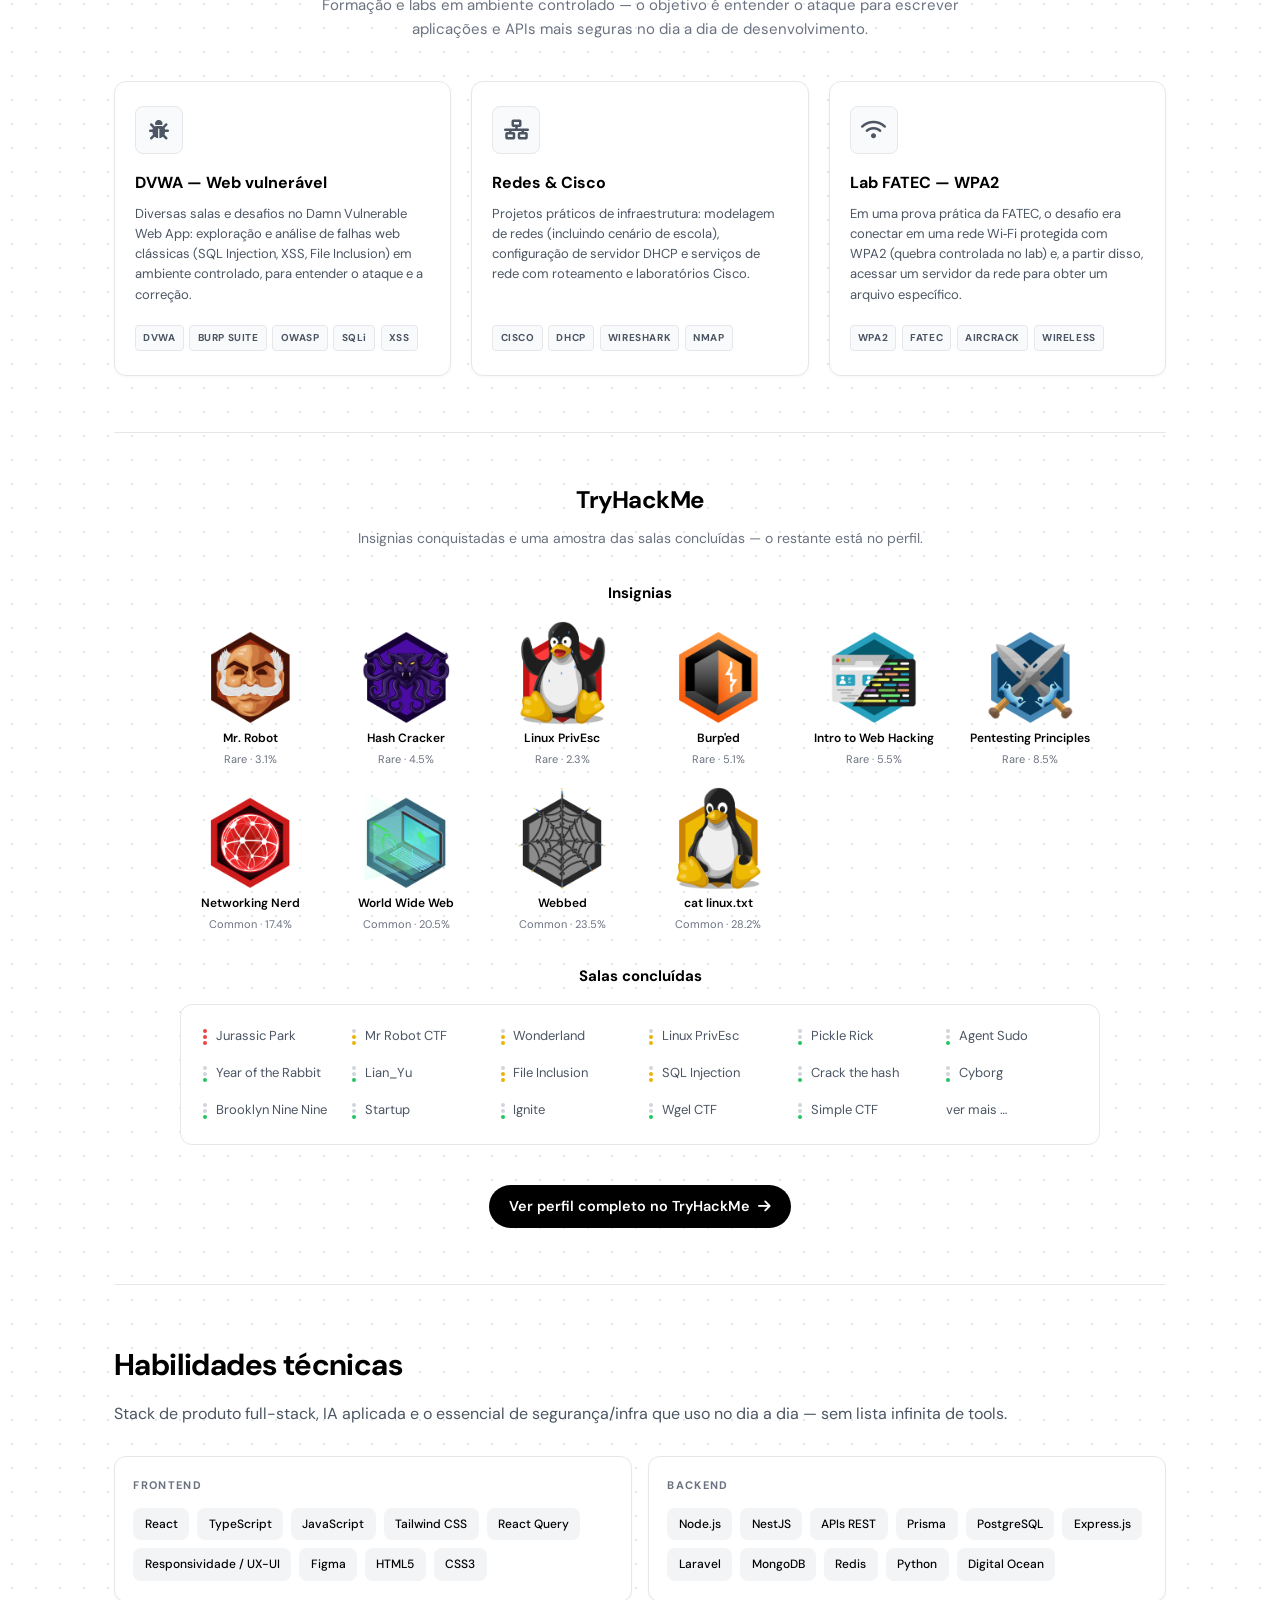
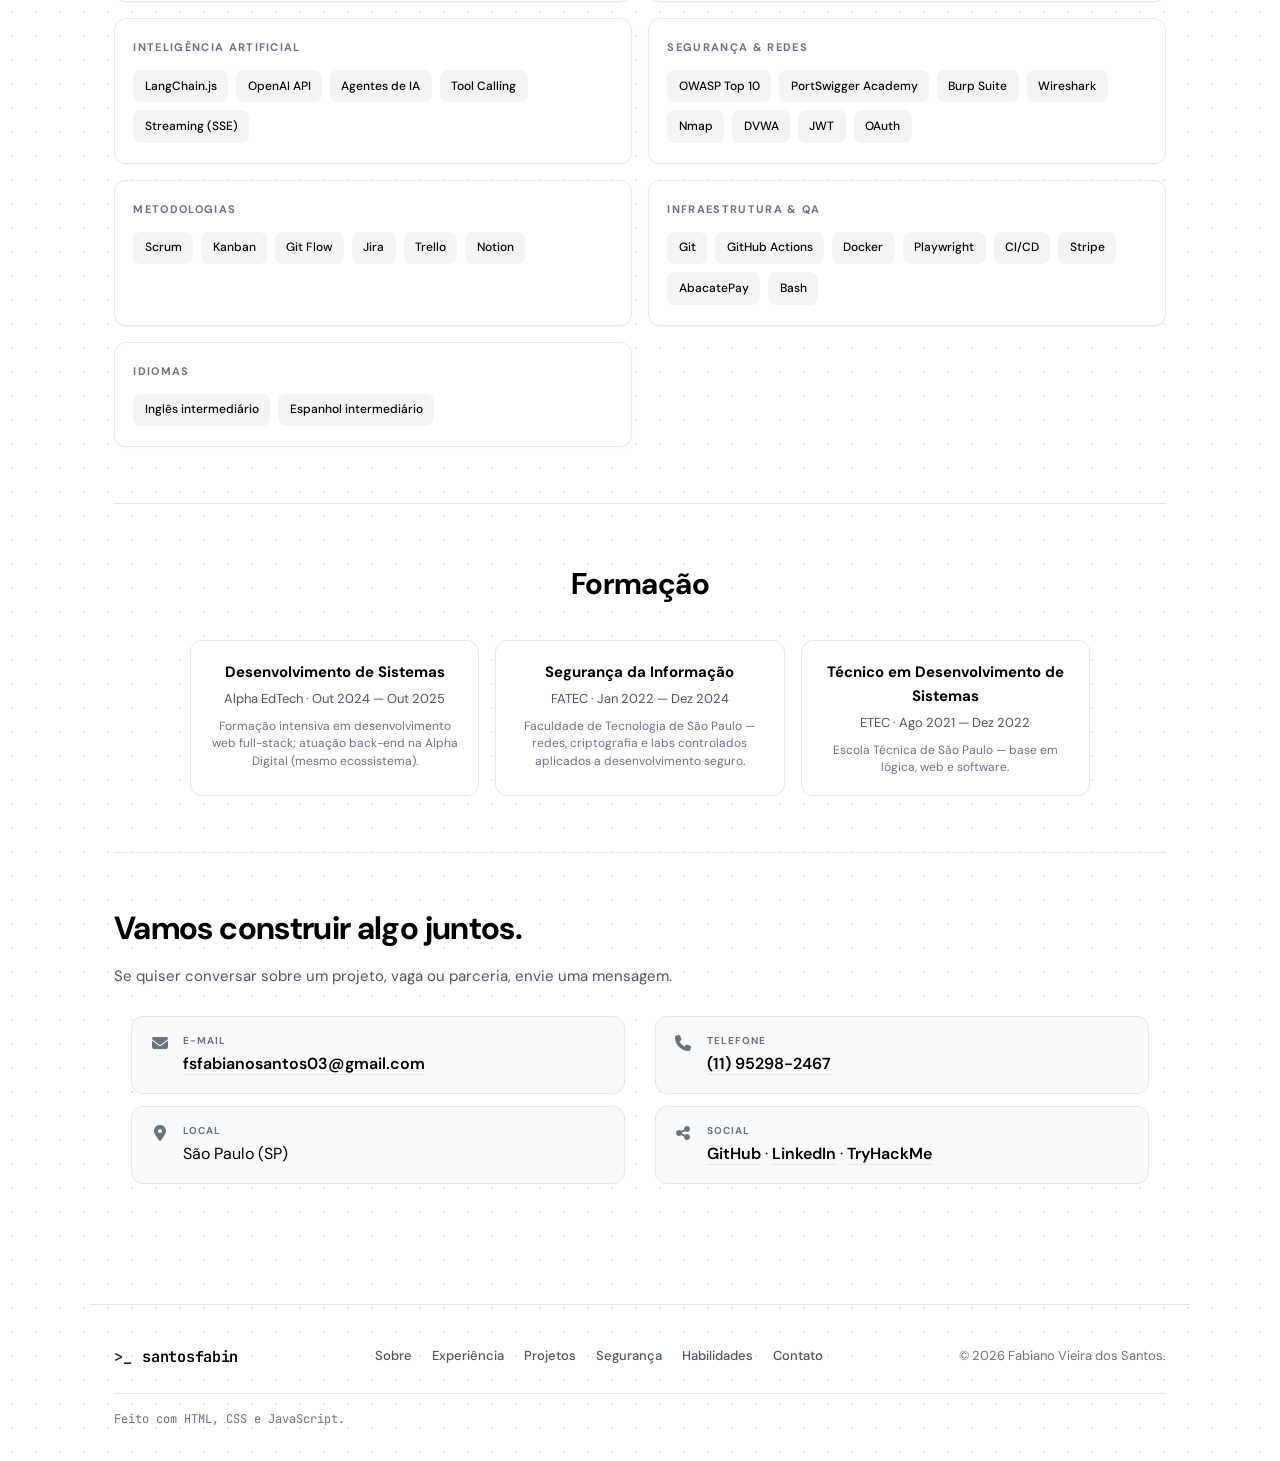
==== commit c22dbdf1: "Remove a frase "Aberto a novas oportunidades" da seção hero no index.html" ====
--- a/index.html
+++ b/index.html
@@ -86,9 +86,7 @@
     <main id="conteudo-principal">
       <!-- Hero -->
       <header class="hero">
-        <p class="hero__eyebrow">
-          São Paulo (SP) · Aberto a novas oportunidades
-        </p>
+        <p class="hero__eyebrow">São Paulo (SP)</p>
         <h1 class="hero__title">
           Full-Stack que une produto, IA e código seguro
         </h1>
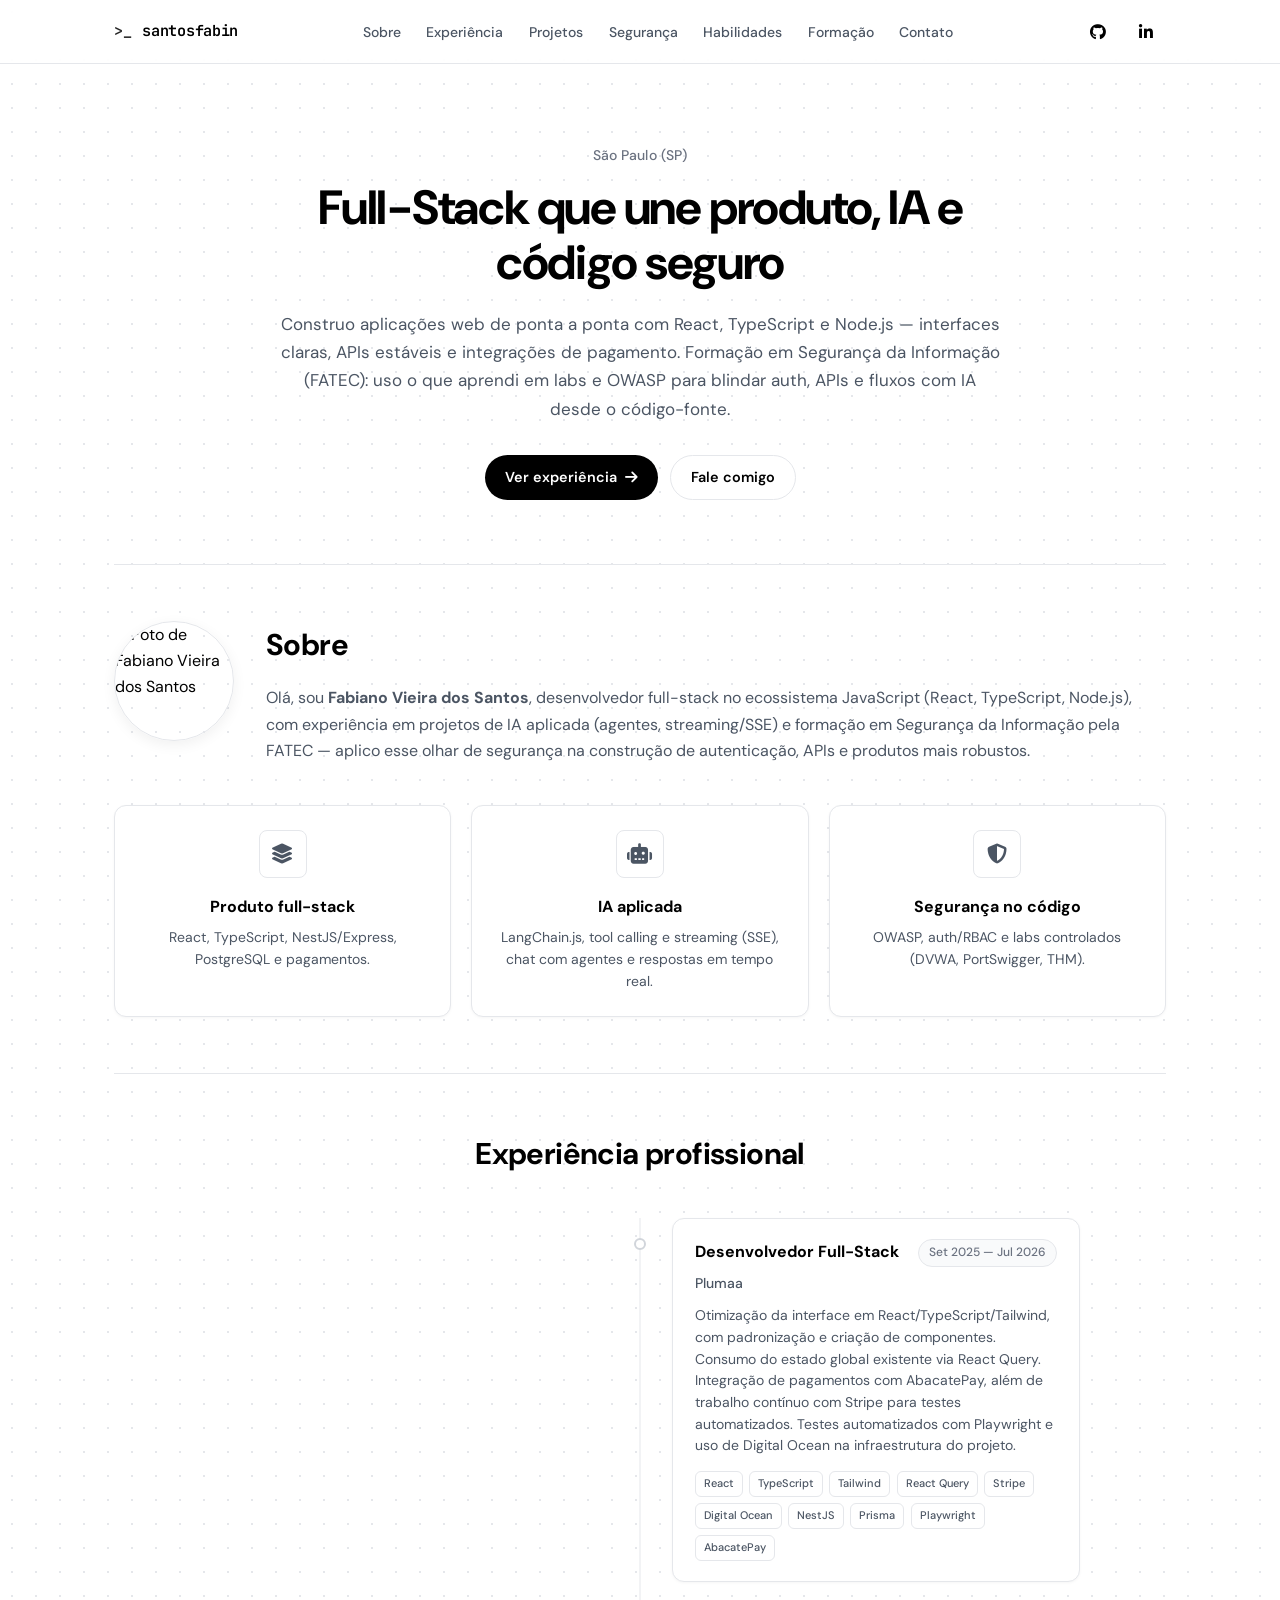
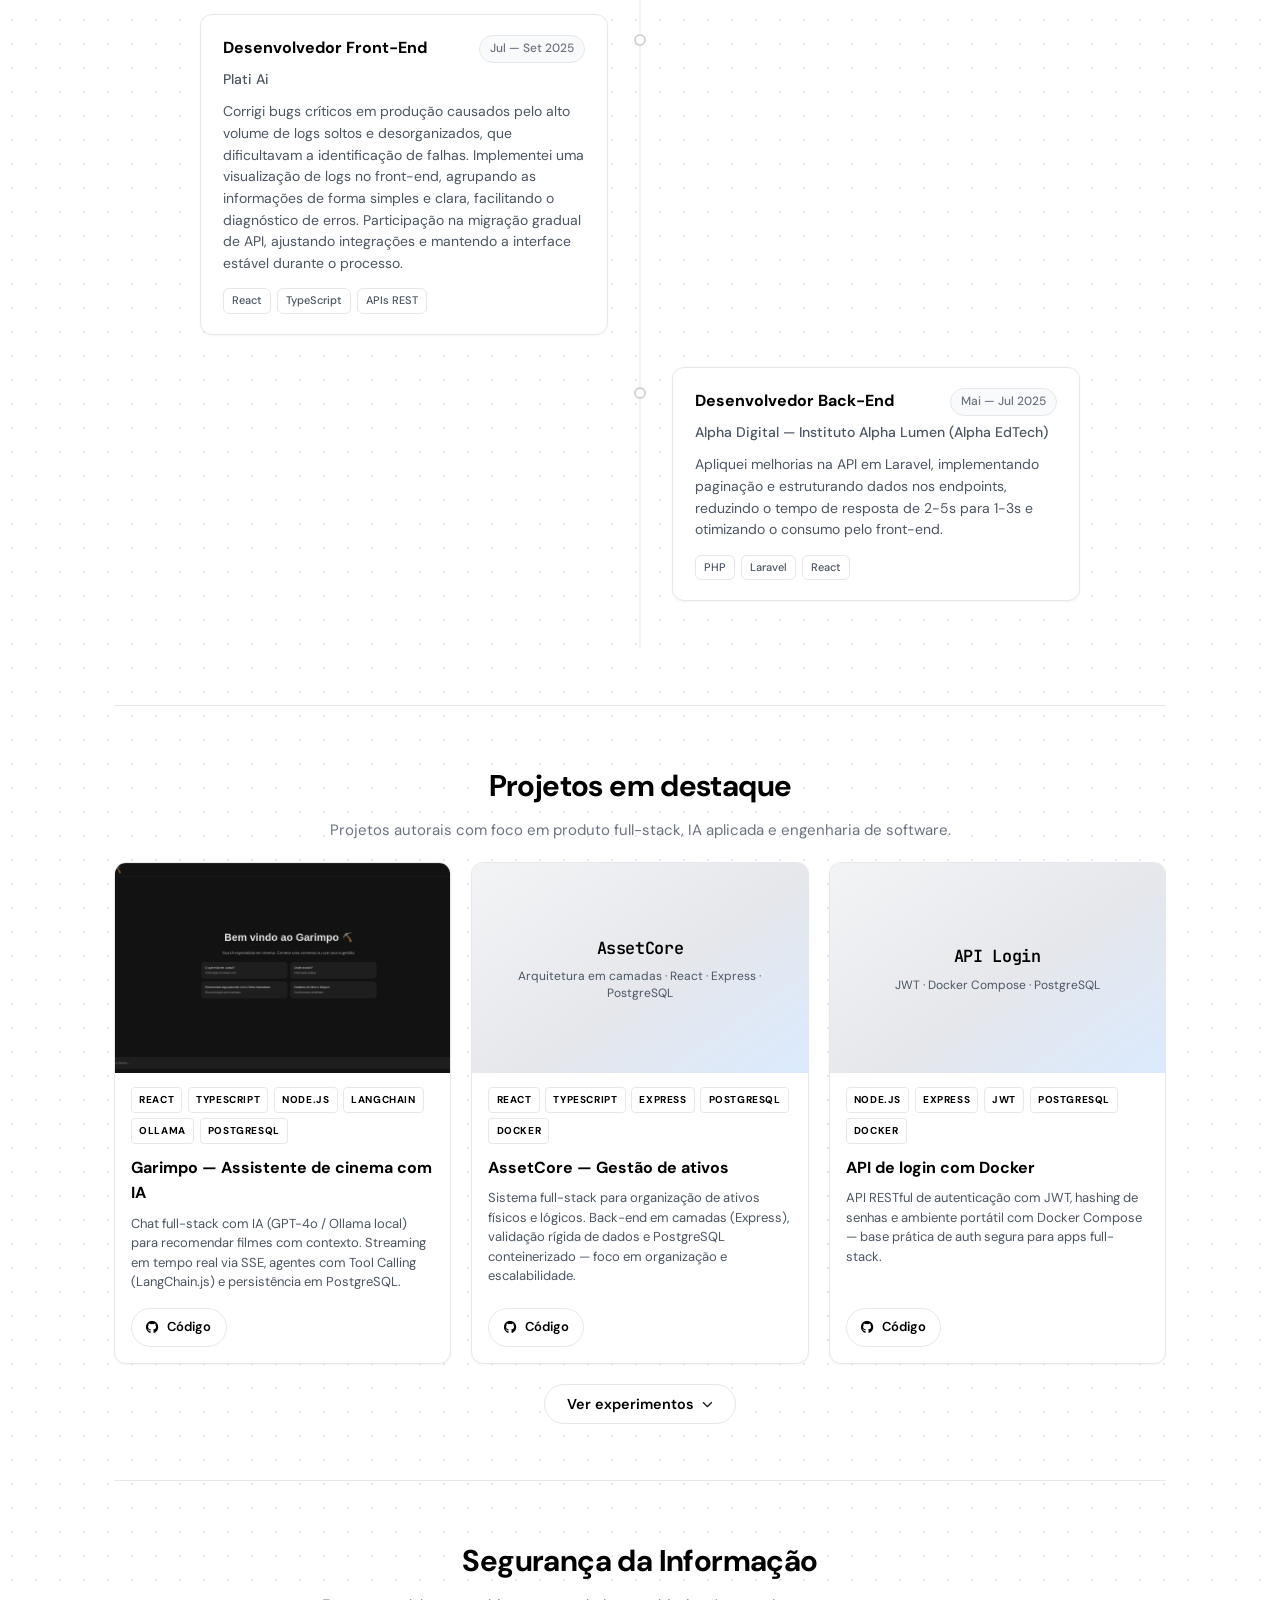
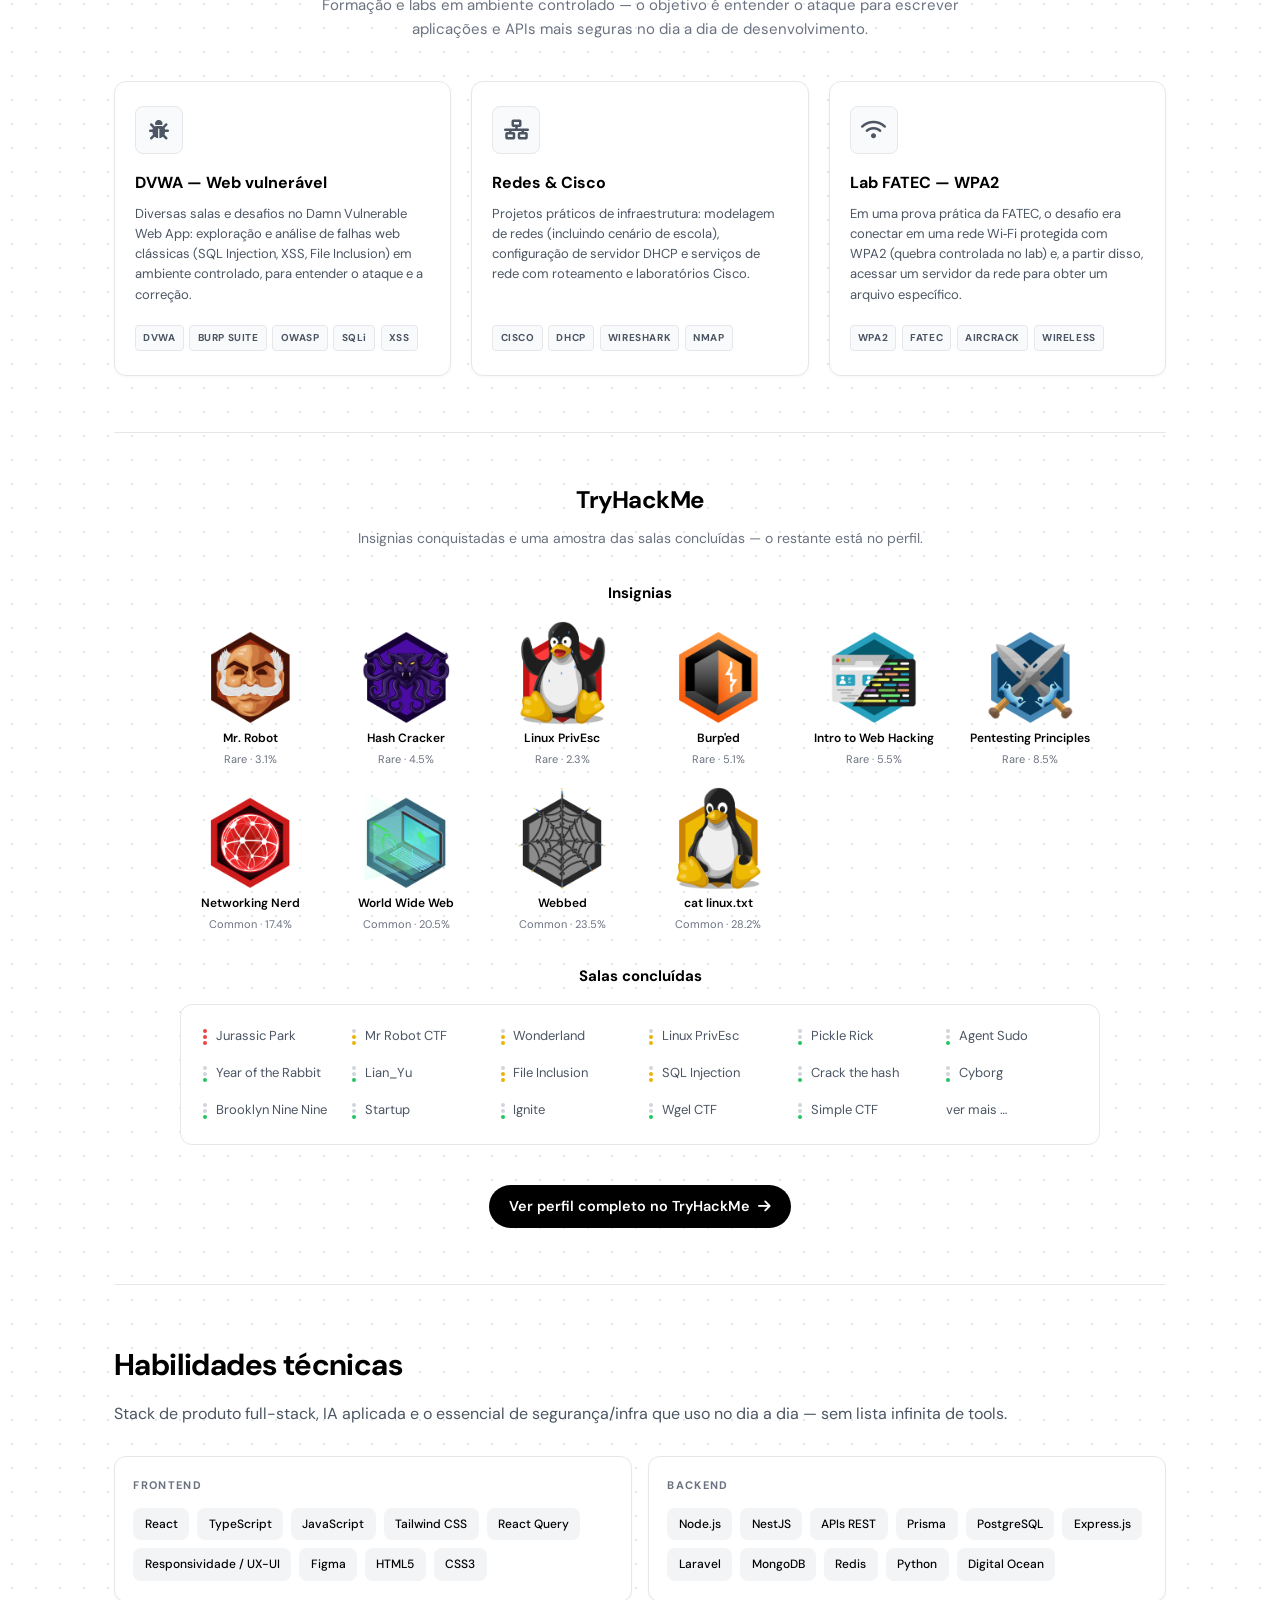
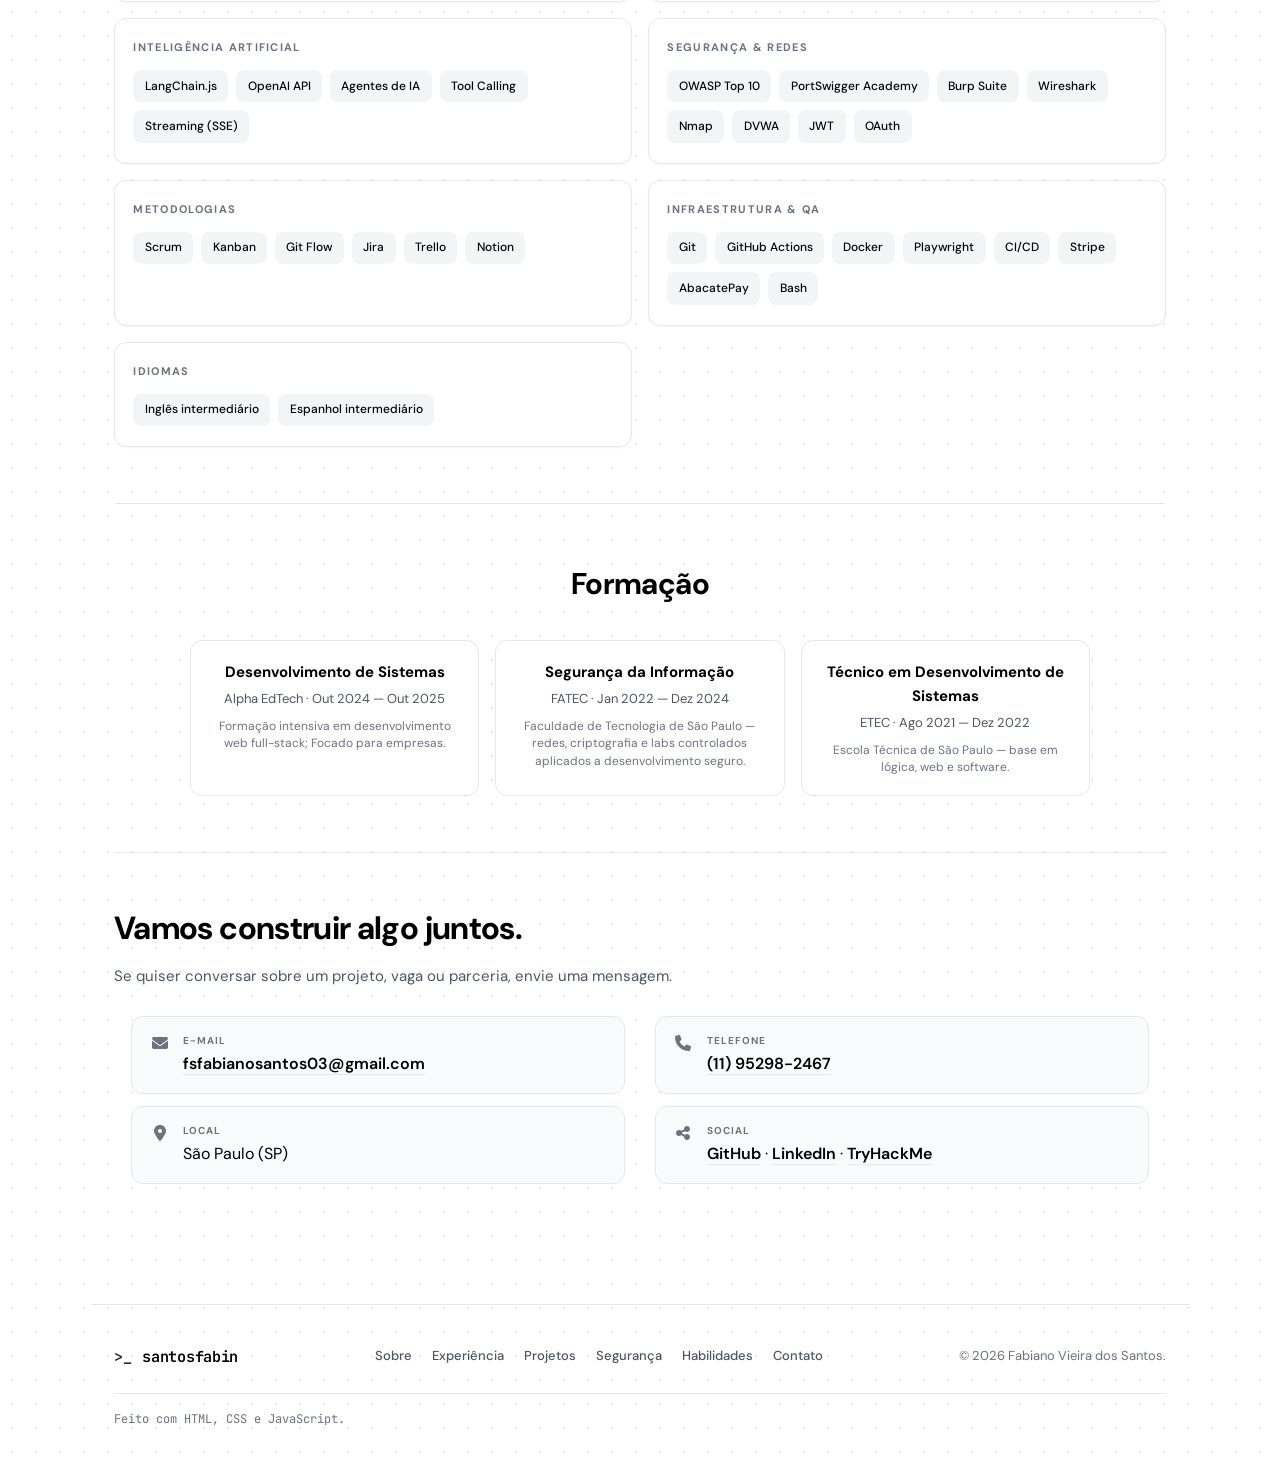
==== commit 1d9f3e67: "Atualiza descrição da formação na seção de educação do index.html para maior clareza." ====
--- a/index.html
+++ b/index.html
@@ -1087,8 +1087,7 @@
             <h3>Desenvolvimento de Sistemas</h3>
             <p>Alpha EdTech · Out 2024 — Out 2025</p>
             <p class="education-card__note">
-              Formação intensiva em desenvolvimento web full-stack; atuação
-              back-end na Alpha Digital (mesmo ecossistema).
+              Formação intensiva em desenvolvimento web full-stack; Focado para empresas.
             </p>
           </div>
           <div class="education-card">
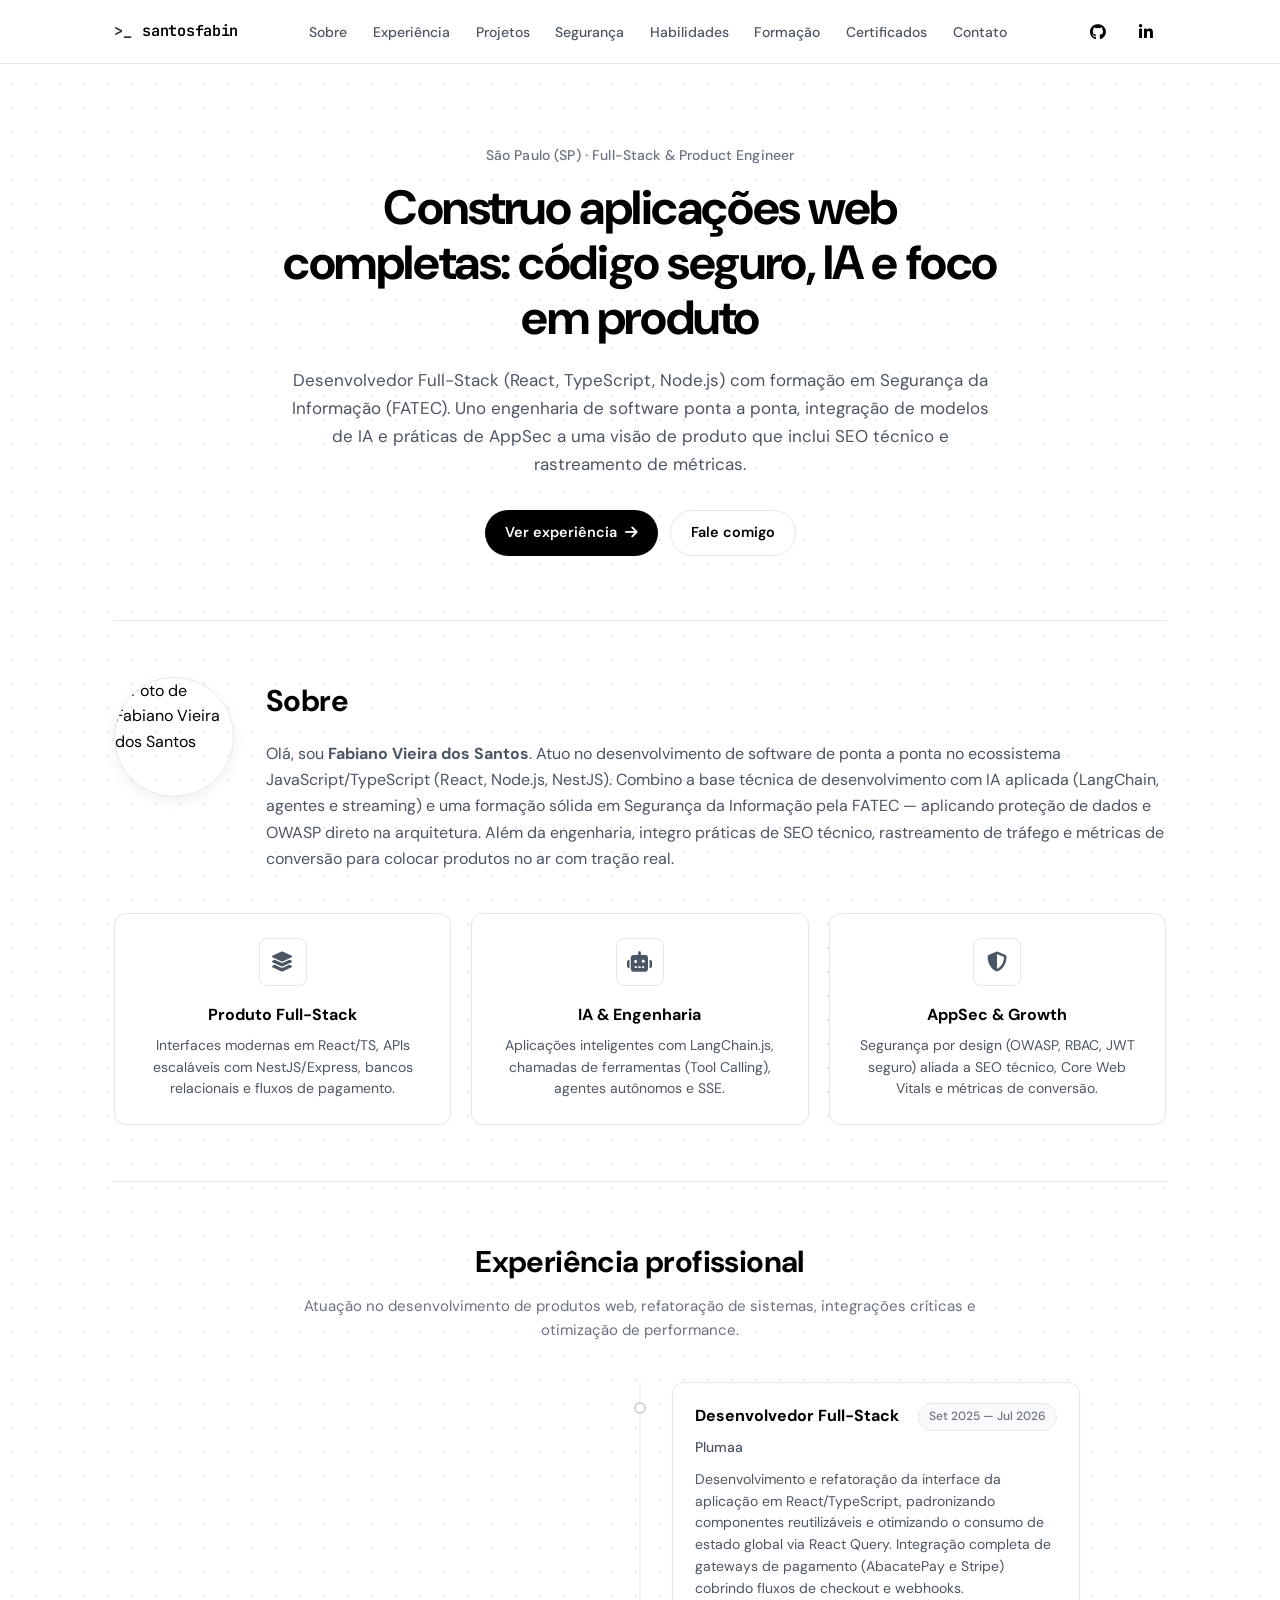
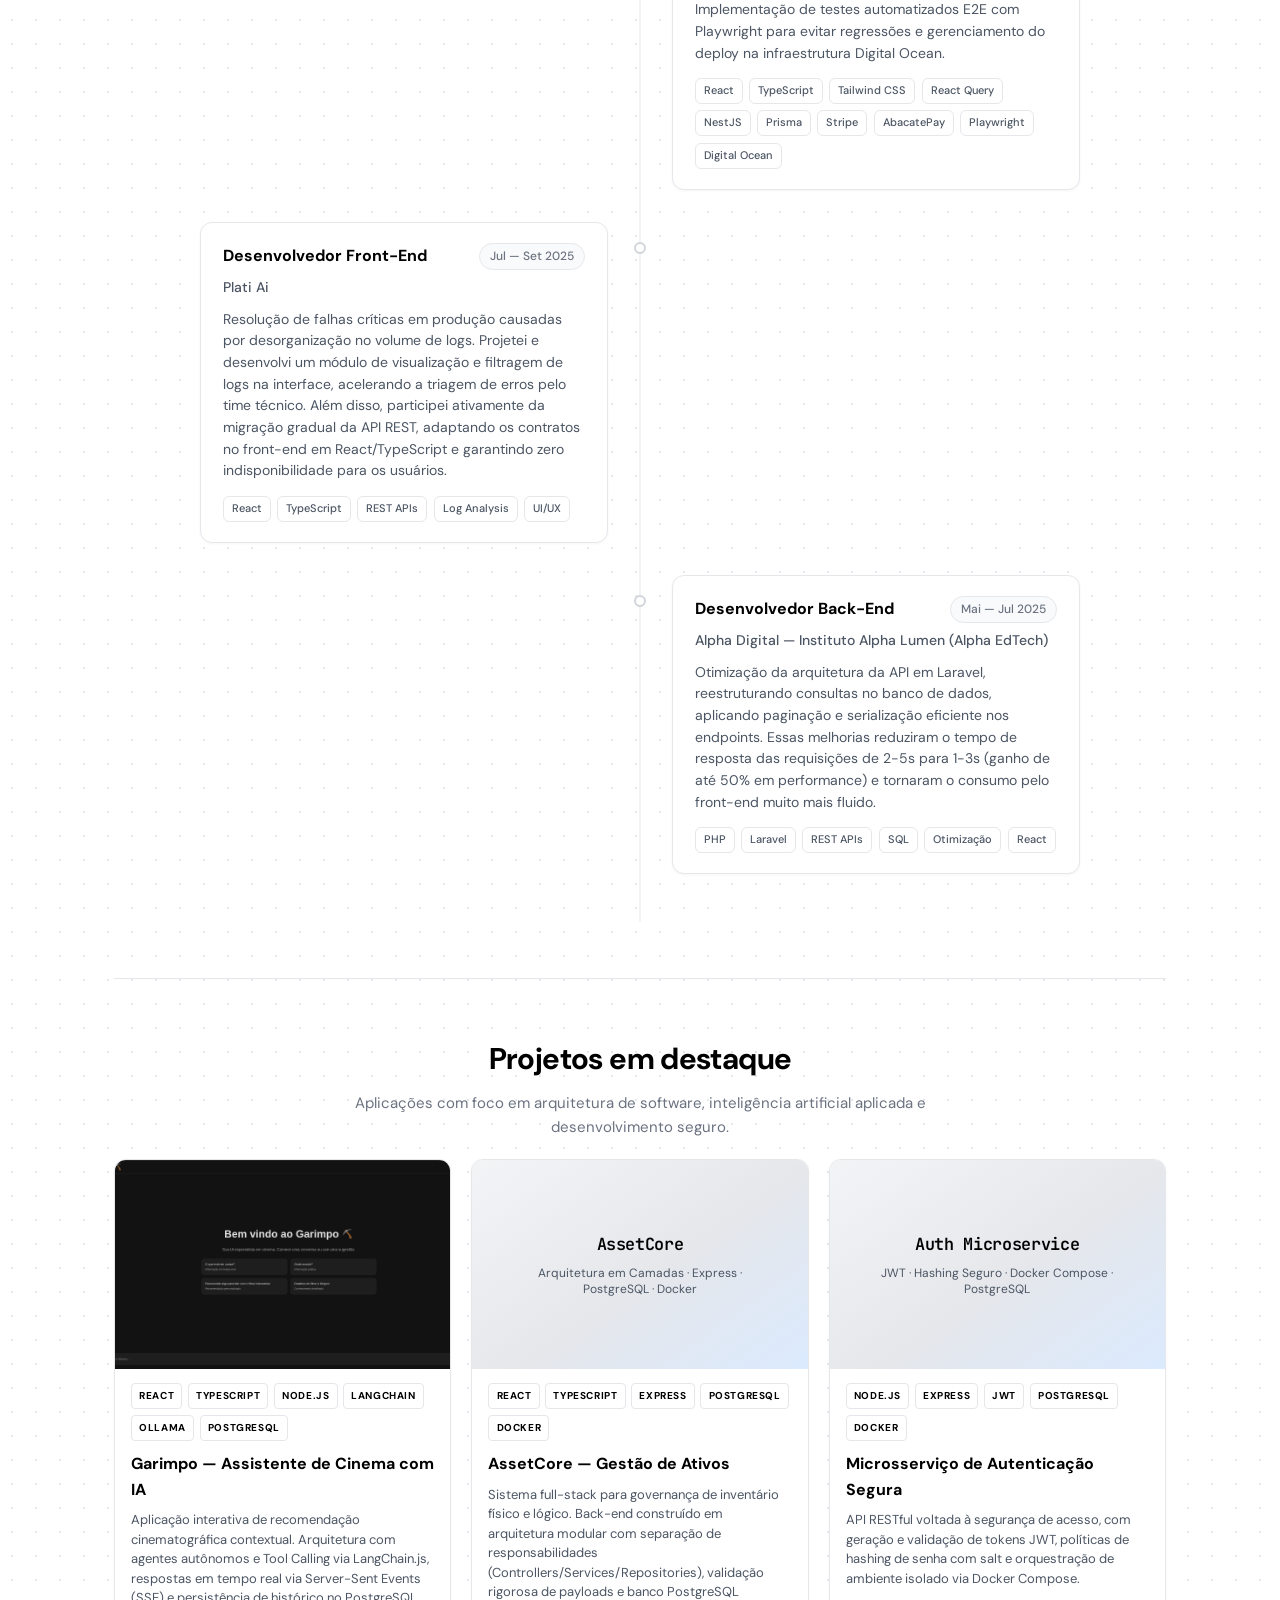
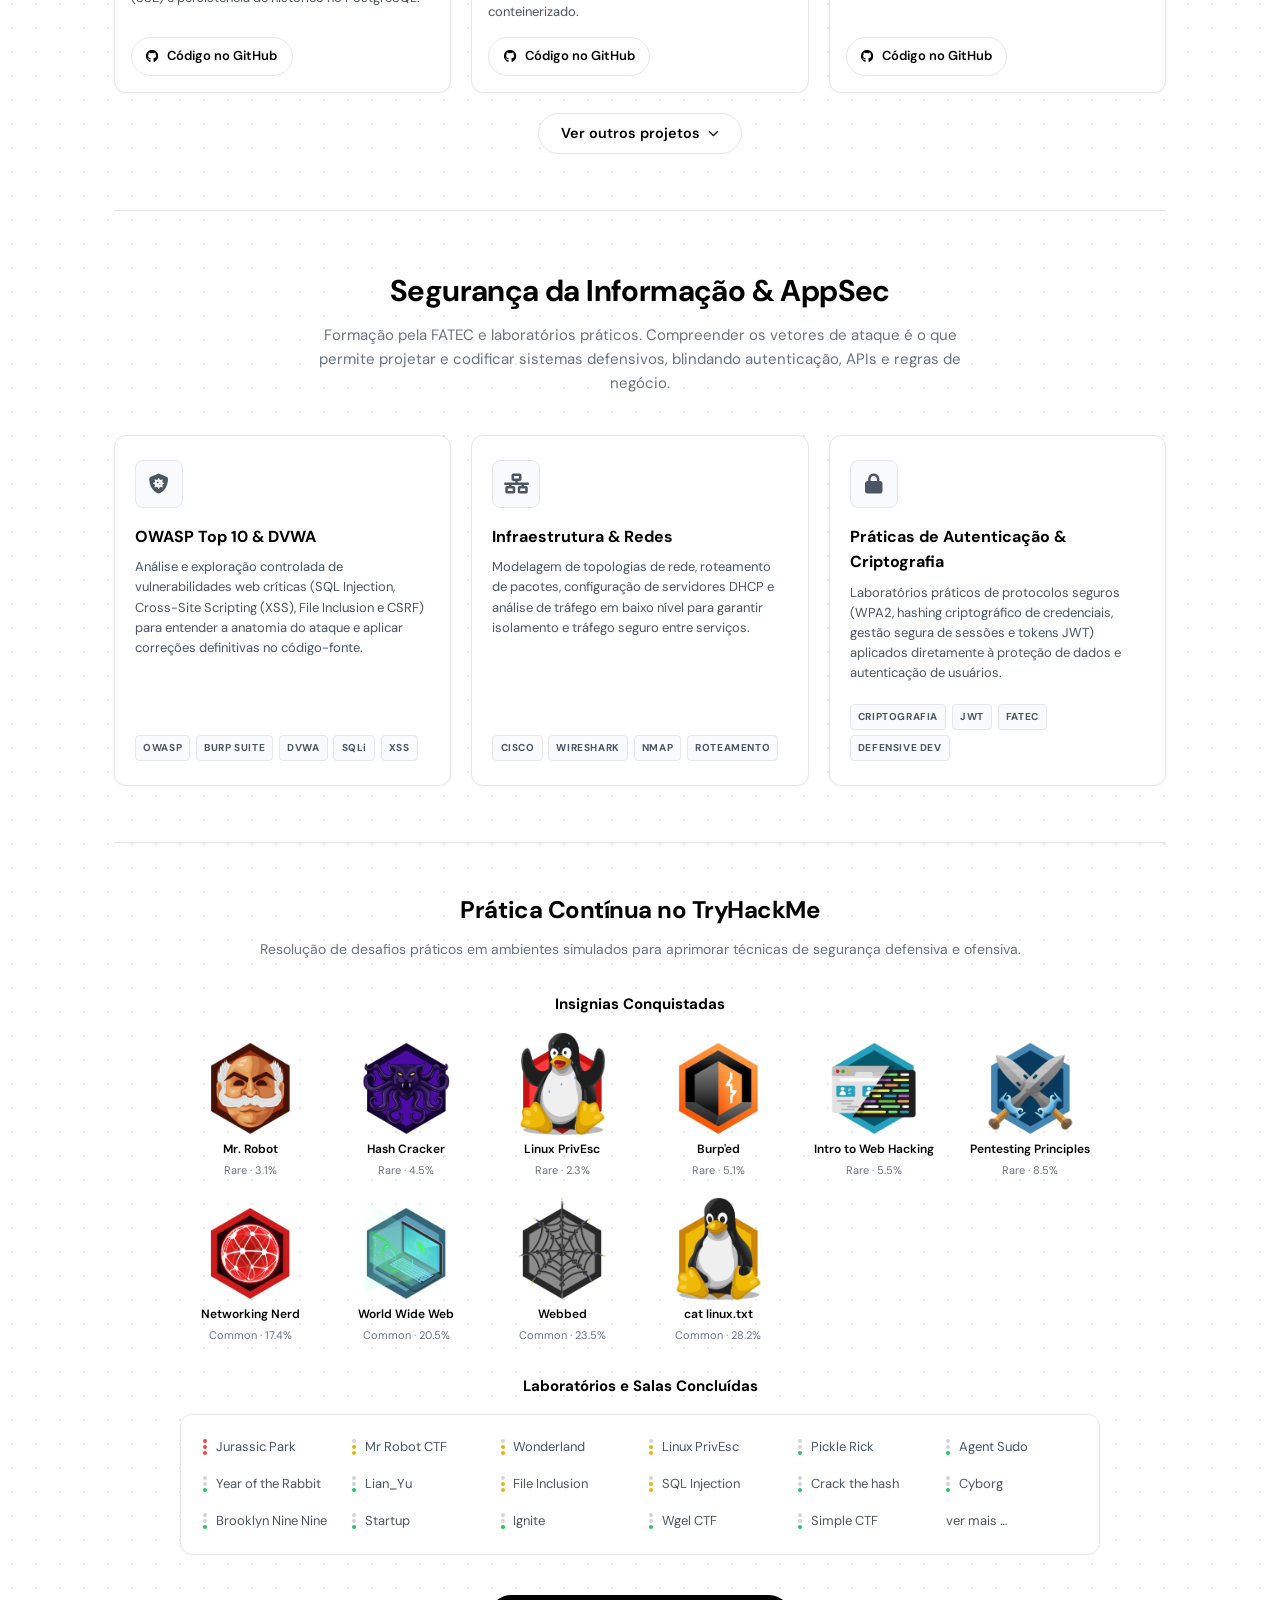
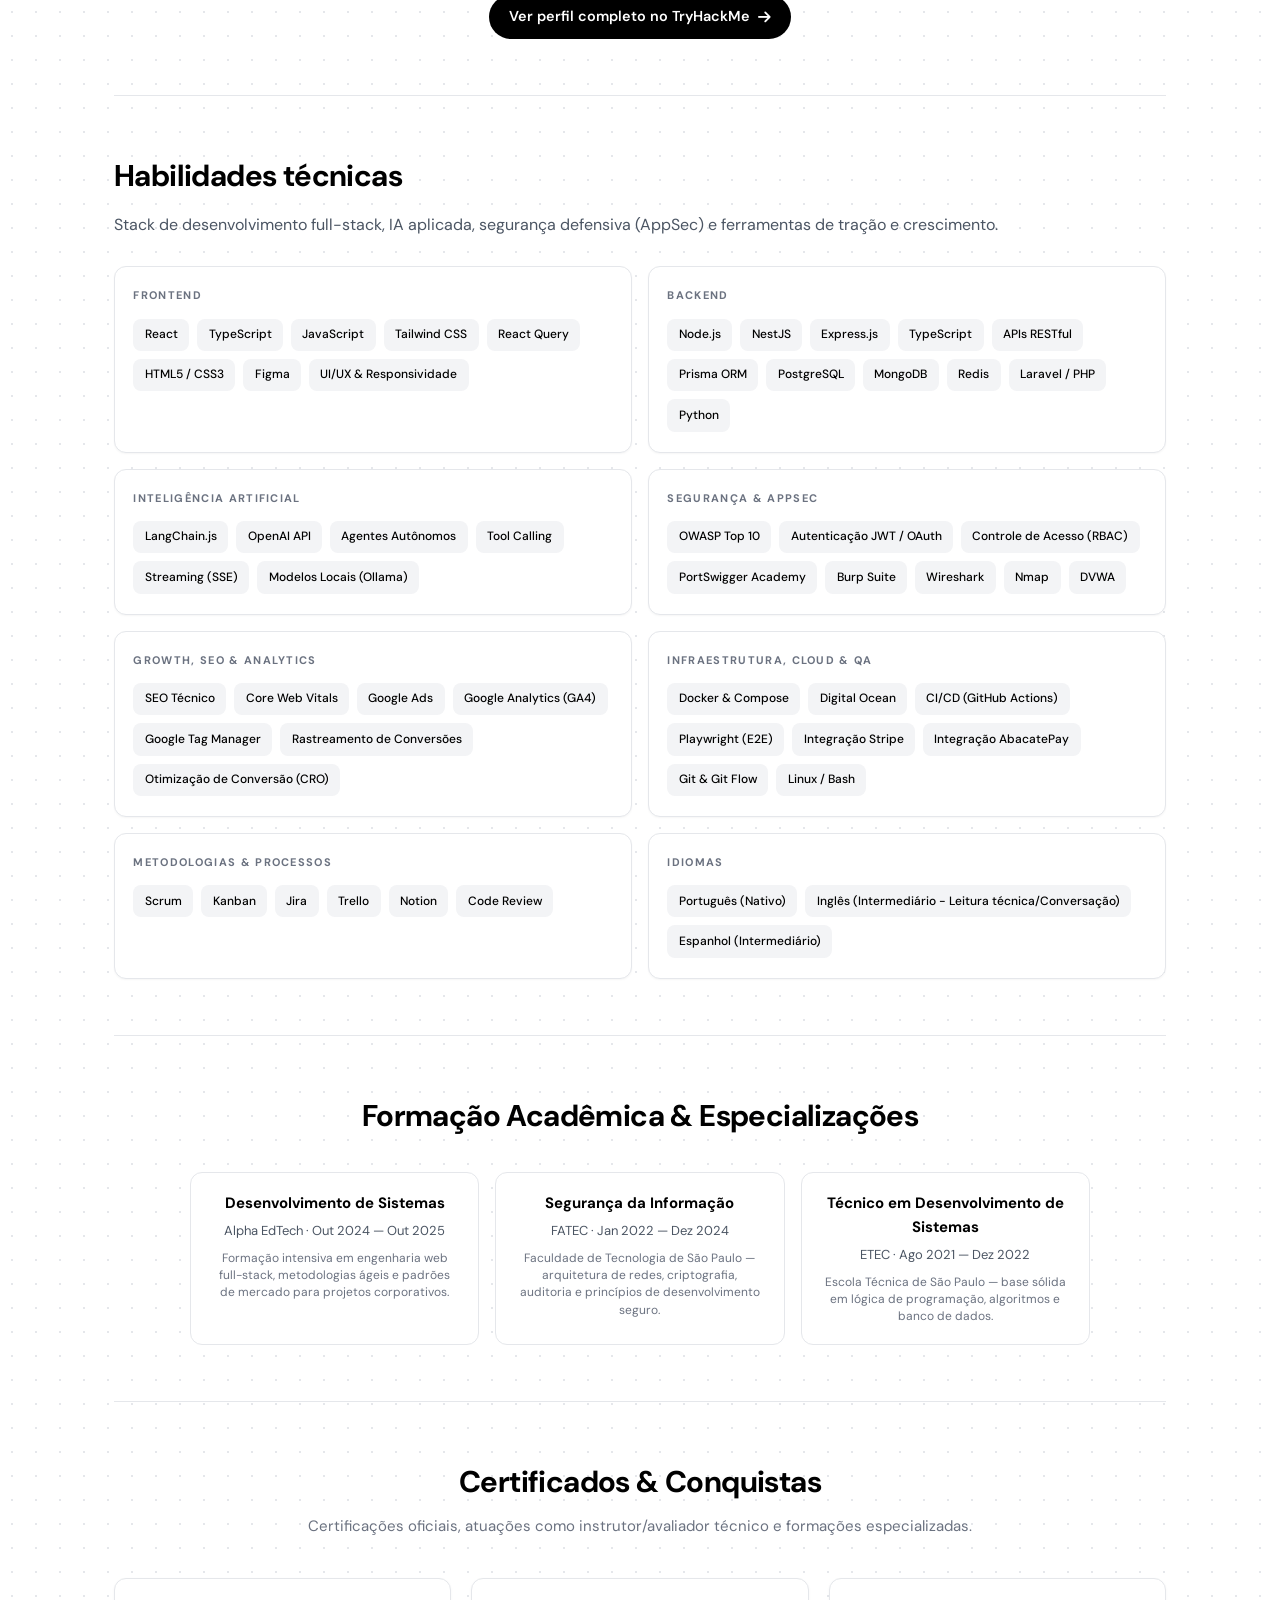
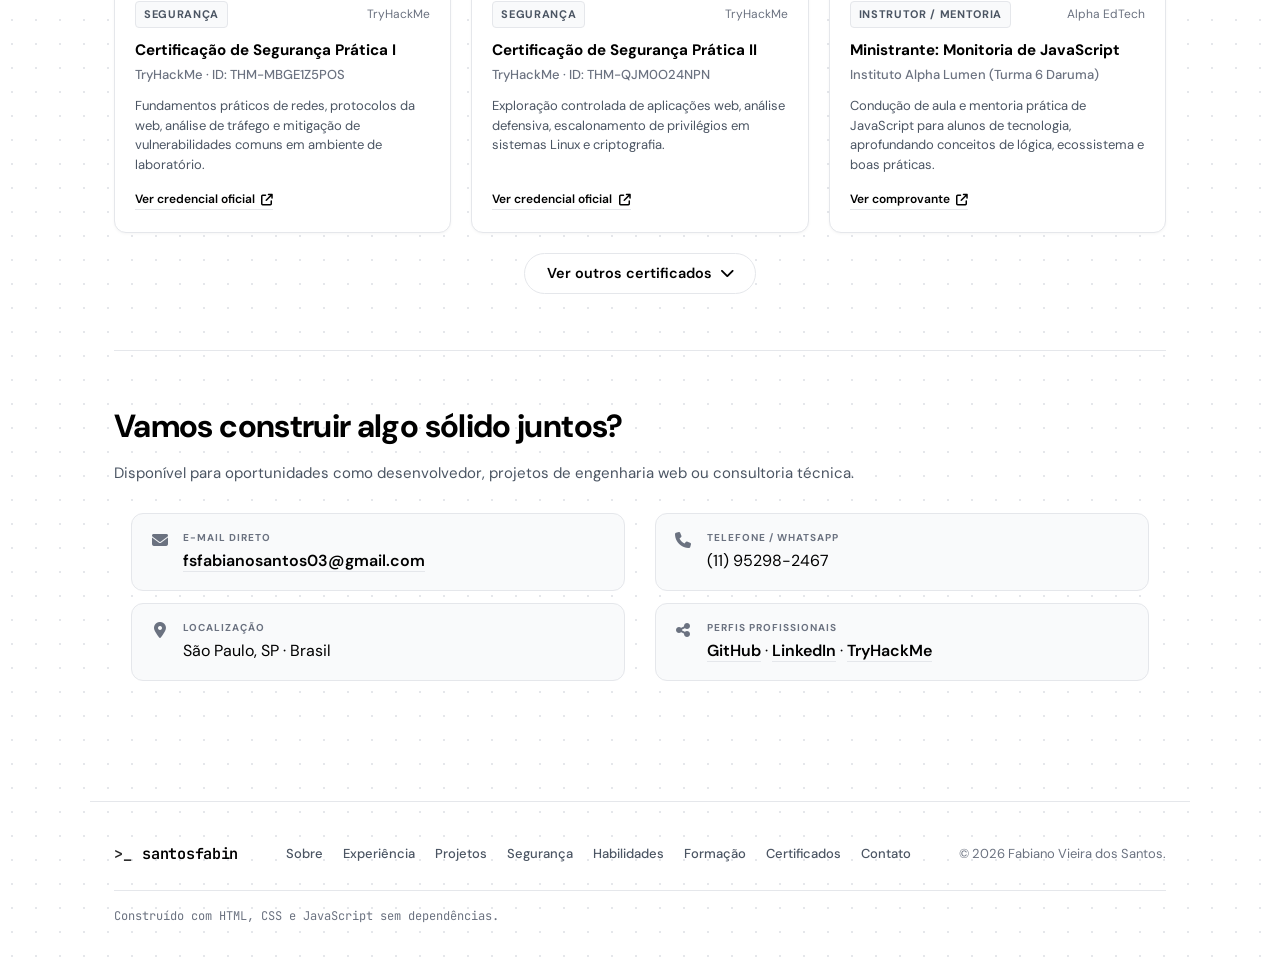
==== commit af5ab077: "feat: enhance interactivity and styling for projects and certificates sections - Updated JavaScript " ====
--- a/index.html
+++ b/index.html
@@ -3,38 +3,93 @@
   <head>
     <meta charset="UTF-8" />
     <meta name="viewport" content="width=device-width, initial-scale=1.0" />
-    <title>Fabiano Vieira dos Santos — Portfólio</title>
+    <title>
+      Fabiano Vieira dos Santos — Desenvolvedor Full-Stack &amp; Product
+      Engineer
+    </title>
     <meta
       name="description"
-      content="Desenvolvedor Full-Stack (React, TypeScript, Node) em São Paulo. Produtos web com IA aplicada e mentalidade de segurança desde o código."
+      content="Desenvolvedor Full-Stack (React, TypeScript, Node.js) em São Paulo. Aplicações web completas com IA aplicada, arquitetura segura (AppSec) e foco em tração/SEO técnico."
     />
-    <meta property="og:title" content="Fabiano Vieira dos Santos — Portfólio" />
     <meta
-      property="og:description"
-      content="Full-Stack com React e TypeScript. Experiência em produto, IA (LangChain/SSE) e desenvolvimento seguro."
+      name="keywords"
+      content="Desenvolvedor Full Stack, React, TypeScript, Node.js, NestJS, LangChain, AppSec, São Paulo, Growth Engineering, SEO Técnico"
     />
+    <meta name="author" content="Fabiano Vieira dos Santos" />
+    <link rel="canonical" href="https://santosfabin.github.io/Portfolio/" />
+
+    <!-- Open Graph / Redes Sociais -->
     <meta property="og:type" content="website" />
     <meta
       property="og:url"
       content="https://santosfabin.github.io/Portfolio/"
     />
+    <meta
+      property="og:title"
+      content="Fabiano Vieira dos Santos — Desenvolvedor Full-Stack &amp; Product Engineer"
+    />
+    <meta
+      property="og:description"
+      content="Engenharia de software ponta a ponta: React, TypeScript, Node.js, IA aplicada e segurança de aplicações."
+    />
     <meta property="og:image" content="https://github.com/santosfabin.png" />
+
+    <!-- Twitter Cards -->
+    <meta name="twitter:card" content="summary_large_image" />
+    <meta
+      name="twitter:title"
+      content="Fabiano Vieira dos Santos — Desenvolvedor Full-Stack"
+    />
+    <meta
+      name="twitter:description"
+      content="Aplicações web completas com IA, código seguro e visão de produto."
+    />
+    <meta name="twitter:image" content="https://github.com/santosfabin.png" />
+
+    <!-- Favicon & Tema -->
     <link
       rel="icon"
       href="https://cdn-icons-png.flaticon.com/512/25/25231.png"
     />
     <meta name="theme-color" content="#ffffff" />
+
+    <!-- Fontes -->
     <link rel="preconnect" href="https://fonts.googleapis.com" />
     <link rel="preconnect" href="https://fonts.gstatic.com" crossorigin />
     <link
       href="https://fonts.googleapis.com/css2?family=DM+Sans:ital,opsz,wght@0,9..40,400;0,9..40,500;0,9..40,600;0,9..40,700;1,9..40,400&family=JetBrains+Mono:wght@500;600&display=swap"
       rel="stylesheet"
     />
+
+    <!-- CSS & Ícones -->
     <link rel="stylesheet" href="style.css" />
     <link
       rel="stylesheet"
       href="https://cdnjs.cloudflare.com/ajax/libs/font-awesome/6.5.1/css/all.min.css"
     />
+
+    <!-- Schema Markup Estruturado (JSON-LD para SEO) -->
+    <script type="application/ld+json">
+      {
+        "@context": "https://schema.org",
+        "@type": "Person",
+        "name": "Fabiano Vieira dos Santos",
+        "jobTitle": "Full-Stack Developer & Product Engineer",
+        "url": "https://santosfabin.github.io/Portfolio/",
+        "image": "https://github.com/santosfabin.png",
+        "sameAs": [
+          "https://github.com/santosfabin",
+          "https://www.linkedin.com/in/santosfabin",
+          "https://tryhackme.com/p/santosfabin"
+        ],
+        "address": {
+          "@type": "PostalAddress",
+          "addressLocality": "São Paulo",
+          "addressRegion": "SP",
+          "addressCountry": "BR"
+        }
+      }
+    </script>
   </head>
   <body>
     <a href="#conteudo-principal" class="skip-link">Ir ao conteúdo</a>
@@ -60,6 +115,7 @@
           <li><a href="#seguranca">Segurança</a></li>
           <li><a href="#habilidades">Habilidades</a></li>
           <li><a href="#formacao">Formação</a></li>
+          <li><a href="#certificados">Certificados</a></li>
           <li><a href="#contato">Contato</a></li>
         </ul>
         <div class="site-nav__actions">
@@ -86,21 +142,23 @@
     <main id="conteudo-principal">
       <!-- Hero -->
       <header class="hero">
-        <p class="hero__eyebrow">São Paulo (SP)</p>
+        <p class="hero__eyebrow">
+          São Paulo (SP) · Full-Stack &amp; Product Engineer
+        </p>
         <h1 class="hero__title">
-          Full-Stack que une produto, IA e código seguro
+          Construo aplicações web completas: código seguro, IA e foco em produto
         </h1>
         <p class="hero__lead">
-          Construo aplicações web de ponta a ponta com React, TypeScript e
-          Node.js — interfaces claras, APIs estáveis e integrações de pagamento.
-          Formação em Segurança da Informação (FATEC): uso o que aprendi em labs
-          e OWASP para blindar auth, APIs e fluxos com IA desde o código-fonte.
+          Desenvolvedor Full-Stack (React, TypeScript, Node.js) com formação em
+          Segurança da Informação (FATEC). Uno engenharia de software ponta a
+          ponta, integração de modelos de IA e práticas de AppSec a uma visão de
+          produto que inclui SEO técnico e rastreamento de métricas.
         </p>
         <div class="hero__cta">
-          <a href="#experiencia" class="btn btn--primary"
-            >Ver experiência
-            <i class="fa-solid fa-arrow-right" aria-hidden="true"></i
-          ></a>
+          <a href="#experiencia" class="btn btn--primary">
+            Ver experiência
+            <i class="fa-solid fa-arrow-right" aria-hidden="true"></i>
+          </a>
           <a href="#contato" class="btn btn--ghost">Fale comigo</a>
         </div>
       </header>
@@ -114,21 +172,25 @@
         <div class="about-intro">
           <img
             id="profile-pic-img"
-            src=""
-            alt=""
+            src="https://github.com/santosfabin.png"
+            alt="Foto de Fabiano Vieira dos Santos"
             class="about-intro__photo"
             width="120"
             height="120"
+            loading="eager"
           />
           <div class="about-intro__text">
             <h2 id="sobre-titulo" class="section__title">Sobre</h2>
             <p class="section__lead">
-              Olá, sou <strong>Fabiano Vieira dos Santos</strong>, desenvolvedor
-              full-stack no ecossistema JavaScript (React, TypeScript, Node.js),
-              com experiência em projetos de IA aplicada (agentes,
-              streaming/SSE) e formação em Segurança da Informação pela FATEC —
-              aplico esse olhar de segurança na construção de autenticação, APIs
-              e produtos mais robustos.
+              Olá, sou <strong>Fabiano Vieira dos Santos</strong>. Atuo no
+              desenvolvimento de software de ponta a ponta no ecossistema
+              JavaScript/TypeScript (React, Node.js, NestJS). Combino a base
+              técnica de desenvolvimento com IA aplicada (LangChain, agentes e
+              streaming) e uma formação sólida em Segurança da Informação pela
+              FATEC — aplicando proteção de dados e OWASP direto na arquitetura.
+              Além da engenharia, integro práticas de SEO técnico, rastreamento
+              de tráfego e métricas de conversão para colocar produtos no ar com
+              tração real.
             </p>
           </div>
         </div>
@@ -137,28 +199,30 @@
             <div class="feature-card__icon" aria-hidden="true">
               <i class="fa-solid fa-layer-group"></i>
             </div>
-            <h3 class="feature-card__title">Produto full-stack</h3>
+            <h3 class="feature-card__title">Produto Full-Stack</h3>
             <p class="feature-card__text">
-              React, TypeScript, NestJS/Express, PostgreSQL e pagamentos.
+              Interfaces modernas em React/TS, APIs escaláveis com
+              NestJS/Express, bancos relacionais e fluxos de pagamento.
             </p>
           </article>
           <article class="feature-card">
             <div class="feature-card__icon" aria-hidden="true">
               <i class="fa-solid fa-robot"></i>
             </div>
-            <h3 class="feature-card__title">IA aplicada</h3>
+            <h3 class="feature-card__title">IA &amp; Engenharia</h3>
             <p class="feature-card__text">
-              LangChain.js, tool calling e streaming (SSE), chat com agentes e
-              respostas em tempo real.
+              Aplicações inteligentes com LangChain.js, chamadas de ferramentas
+              (Tool Calling), agentes autônomos e SSE.
             </p>
           </article>
           <article class="feature-card">
             <div class="feature-card__icon" aria-hidden="true">
               <i class="fa-solid fa-shield-halved"></i>
             </div>
-            <h3 class="feature-card__title">Segurança no código</h3>
+            <h3 class="feature-card__title">AppSec &amp; Growth</h3>
             <p class="feature-card__text">
-              OWASP, auth/RBAC e labs controlados (DVWA, PortSwigger, THM).
+              Segurança por design (OWASP, RBAC, JWT seguro) aliada a SEO
+              técnico, Core Web Vitals e métricas de conversão.
             </p>
           </article>
         </div>
@@ -173,9 +237,15 @@
         <h2 id="exp-titulo" class="section__title section__title--center">
           Experiência profissional
         </h2>
+        <p class="section__subtitle">
+          Atuação no desenvolvimento de produtos web, refatoração de sistemas,
+          integrações críticas e otimização de performance.
+        </p>
+
         <div class="timeline">
           <div class="timeline__line" aria-hidden="true"></div>
 
+          <!-- Experiência 1: Plumaa -->
           <article class="timeline-item timeline-item--right">
             <div class="timeline-node" aria-hidden="true"></div>
             <div class="exp-card">
@@ -185,22 +255,25 @@
               </div>
               <p class="exp-card__company">Plumaa</p>
               <p class="exp-card__desc">
-                Otimização da interface em React/TypeScript/Tailwind, com
-                padronização e criação de componentes. Consumo do estado global
-                existente via React Query. Integração de pagamentos com
-                AbacatePay, além de trabalho contínuo com Stripe para testes
-                automatizados. Testes automatizados com Playwright e uso de
-                Digital Ocean na infraestrutura do projeto.
+                Desenvolvimento e refatoração da interface da aplicação em
+                React/TypeScript, padronizando componentes reutilizáveis e
+                otimizando o consumo de estado global via React Query.
+                Integração completa de gateways de pagamento (AbacatePay e
+                Stripe) cobrindo fluxos de checkout e webhooks. Implementação de
+                testes automatizados E2E com Playwright para evitar regressões e
+                gerenciamento do deploy na infraestrutura Digital Ocean.
               </p>
               <div class="exp-card__tags">
-                <span>React</span><span>TypeScript</span><span>Tailwind</span
-                ><span>React Query</span><span>Stripe</span
-                ><span>Digital Ocean</span><span>NestJS</span><span>Prisma</span
-                ><span>Playwright</span><span>AbacatePay</span>
+                <span>React</span><span>TypeScript</span
+                ><span>Tailwind CSS</span><span>React Query</span
+                ><span>NestJS</span><span>Prisma</span><span>Stripe</span
+                ><span>AbacatePay</span><span>Playwright</span
+                ><span>Digital Ocean</span>
               </div>
             </div>
           </article>
 
+          <!-- Experiência 2: Plati Ai -->
           <article class="timeline-item timeline-item--left">
             <div class="timeline-node" aria-hidden="true"></div>
             <div class="exp-card">
@@ -210,20 +283,22 @@
               </div>
               <p class="exp-card__company">Plati Ai</p>
               <p class="exp-card__desc">
-                Corrigi bugs críticos em produção causados pelo alto volume de
-                logs soltos e desorganizados, que dificultavam a identificação
-                de falhas. Implementei uma visualização de logs no front-end,
-                agrupando as informações de forma simples e clara, facilitando o
-                diagnóstico de erros. Participação na migração gradual de API,
-                ajustando integrações e mantendo a interface estável durante o
-                processo.
+                Resolução de falhas críticas em produção causadas por
+                desorganização no volume de logs. Projetei e desenvolvi um
+                módulo de visualização e filtragem de logs na interface,
+                acelerando a triagem de erros pelo time técnico. Além disso,
+                participei ativamente da migração gradual da API REST, adaptando
+                os contratos no front-end em React/TypeScript e garantindo zero
+                indisponibilidade para os usuários.
               </p>
               <div class="exp-card__tags">
-                <span>React</span><span>TypeScript</span><span>APIs REST</span>
+                <span>React</span><span>TypeScript</span><span>REST APIs</span
+                ><span>Log Analysis</span><span>UI/UX</span>
               </div>
             </div>
           </article>
 
+          <!-- Experiência 3: Alpha Digital -->
           <article class="timeline-item timeline-item--right">
             <div class="timeline-node" aria-hidden="true"></div>
             <div class="exp-card">
@@ -235,12 +310,16 @@
                 Alpha Digital — Instituto Alpha Lumen (Alpha EdTech)
               </p>
               <p class="exp-card__desc">
-                Apliquei melhorias na API em Laravel, implementando paginação e
-                estruturando dados nos endpoints, reduzindo o tempo de resposta
-                de 2-5s para 1-3s e otimizando o consumo pelo front-end.
+                Otimização da arquitetura da API em Laravel, reestruturando
+                consultas no banco de dados, aplicando paginação e serialização
+                eficiente nos endpoints. Essas melhorias reduziram o tempo de
+                resposta das requisições de 2-5s para 1-3s (ganho de até 50% em
+                performance) e tornaram o consumo pelo front-end muito mais
+                fluido.
               </p>
               <div class="exp-card__tags">
-                <span>PHP</span><span>Laravel</span><span>React</span>
+                <span>PHP</span><span>Laravel</span><span>REST APIs</span
+                ><span>SQL</span><span>Otimização</span><span>React</span>
               </div>
             </div>
           </article>
@@ -257,9 +336,10 @@
           Projetos em destaque
         </h2>
         <p class="section__subtitle">
-          Projetos autorais com foco em produto full-stack, IA aplicada e
-          engenharia de software.
+          Aplicações com foco em arquitetura de software, inteligência
+          artificial aplicada e desenvolvimento seguro.
         </p>
+
         <div class="projects-grid projects-grid--featured">
           <!-- Projeto 1: Garimpo (IA) -->
           <article class="project-card">
@@ -275,12 +355,13 @@
               ><span>LANGCHAIN</span><span>OLLAMA</span><span>POSTGRESQL</span>
             </div>
             <h3 class="project-card__title">
-              Garimpo — Assistente de cinema com IA
+              Garimpo — Assistente de Cinema com IA
             </h3>
             <p class="project-card__desc">
-              Chat full-stack com IA (GPT-4o / Ollama local) para recomendar
-              filmes com contexto. Streaming em tempo real via SSE, agentes com
-              Tool Calling (LangChain.js) e persistência em PostgreSQL.
+              Aplicação interativa de recomendação cinematográfica contextual.
+              Arquitetura com agentes autônomos e Tool Calling via LangChain.js,
+              respostas em tempo real via Server-Sent Events (SSE) e
+              persistência de histórico no PostgreSQL.
             </p>
             <div class="project-card__actions">
               <a
@@ -288,7 +369,7 @@
                 class="btn btn--outline btn--sm"
                 target="_blank"
                 rel="noopener noreferrer"
-                ><i class="fab fa-github"></i> Código</a
+                ><i class="fab fa-github"></i> Código no GitHub</a
               >
             </div>
           </article>
@@ -299,7 +380,7 @@
               <div class="project-card__media-mark" aria-hidden="true">
                 <span class="project-card__media-mark-label">AssetCore</span>
                 <span class="project-card__media-mark-sub"
-                  >Arquitetura em camadas · React · Express · PostgreSQL</span
+                  >Arquitetura em Camadas · Express · PostgreSQL · Docker</span
                 >
               </div>
             </div>
@@ -307,11 +388,12 @@
               <span>REACT</span><span>TYPESCRIPT</span><span>EXPRESS</span
               ><span>POSTGRESQL</span><span>DOCKER</span>
             </div>
-            <h3 class="project-card__title">AssetCore — Gestão de ativos</h3>
+            <h3 class="project-card__title">AssetCore — Gestão de Ativos</h3>
             <p class="project-card__desc">
-              Sistema full-stack para organização de ativos físicos e lógicos.
-              Back-end em camadas (Express), validação rígida de dados e
-              PostgreSQL conteinerizado — foco em organização e escalabilidade.
+              Sistema full-stack para governança de inventário físico e lógico.
+              Back-end construído em arquitetura modular com separação de
+              responsabilidades (Controllers/Services/Repositories), validação
+              rigorosa de payloads e banco PostgreSQL conteinerizado.
             </p>
             <div class="project-card__actions">
               <a
@@ -319,7 +401,7 @@
                 class="btn btn--outline btn--sm"
                 target="_blank"
                 rel="noopener noreferrer"
-                ><i class="fab fa-github"></i> Código</a
+                ><i class="fab fa-github"></i> Código no GitHub</a
               >
             </div>
           </article>
@@ -328,9 +410,11 @@
           <article class="project-card">
             <div class="project-card__media">
               <div class="project-card__media-mark" aria-hidden="true">
-                <span class="project-card__media-mark-label">API Login</span>
+                <span class="project-card__media-mark-label"
+                  >Auth Microservice</span
+                >
                 <span class="project-card__media-mark-sub"
-                  >JWT · Docker Compose · PostgreSQL</span
+                  >JWT · Hashing Seguro · Docker Compose · PostgreSQL</span
                 >
               </div>
             </div>
@@ -338,11 +422,13 @@
               <span>NODE.JS</span><span>EXPRESS</span><span>JWT</span
               ><span>POSTGRESQL</span><span>DOCKER</span>
             </div>
-            <h3 class="project-card__title">API de login com Docker</h3>
+            <h3 class="project-card__title">
+              Microsserviço de Autenticação Segura
+            </h3>
             <p class="project-card__desc">
-              API RESTful de autenticação com JWT, hashing de senhas e ambiente
-              portátil com Docker Compose — base prática de auth segura para
-              apps full-stack.
+              API RESTful voltada à segurança de acesso, com geração e validação
+              de tokens JWT, políticas de hashing de senha com salt e
+              orquestração de ambiente isolado via Docker Compose.
             </p>
             <div class="project-card__actions">
               <a
@@ -350,7 +436,7 @@
                 class="btn btn--outline btn--sm"
                 target="_blank"
                 rel="noopener noreferrer"
-                ><i class="fab fa-github"></i> Código</a
+                ><i class="fab fa-github"></i> Código no GitHub</a
               >
             </div>
           </article>
@@ -358,7 +444,9 @@
 
         <div id="panel-more-projects" class="projects-more" hidden>
           <div class="projects-more__group">
-            <h3 class="projects-more__heading">Experimentos e estudos</h3>
+            <h3 class="projects-more__heading">
+              Experimentos e outros projetos
+            </h3>
             <div class="projects-grid projects-grid--more">
               <article class="project-card">
                 <div class="project-card__media">
@@ -369,12 +457,13 @@
                   />
                 </div>
                 <div class="project-card__tags">
-                  <span>HTML</span><span>CSS</span>
+                  <span>HTML5</span><span>CSS3</span>
                 </div>
-                <h3 class="project-card__title">Clone da biblioteca Steam</h3>
+                <h3 class="project-card__title">Clone da Biblioteca Steam</h3>
                 <p class="project-card__desc">
-                  Recriação da biblioteca desktop da Steam em HTML e CSS, com
-                  foco em fidelidade visual e layout para telas grandes.
+                  Recriação minuciosa da interface desktop da Steam em HTML/CSS
+                  puro, explorando Flexbox e fidelidade visual em telas de alta
+                  resolução.
                 </p>
                 <div class="project-card__actions">
                   <a
@@ -393,6 +482,7 @@
                   ></a>
                 </div>
               </article>
+
               <article class="project-card">
                 <div class="project-card__media">
                   <div class="project-card__media-mark" aria-hidden="true">
@@ -400,7 +490,7 @@
                       >EasyBarber</span
                     >
                     <span class="project-card__media-mark-sub"
-                      >SPA · Node · PostgreSQL</span
+                      >SPA · Agendamentos · Node · PostgreSQL</span
                     >
                   </div>
                 </div>
@@ -409,12 +499,12 @@
                   ><span>POSTGRESQL</span>
                 </div>
                 <h3 class="project-card__title">
-                  EasyBarber — Plataforma para barbearias
+                  EasyBarber — Plataforma de Agendamentos
                 </h3>
                 <p class="project-card__desc">
-                  Projeto em grupo: barbearias divulgam serviços e recebem
-                  agendamentos online. SPA em JavaScript, API Node.js + Express
-                  e PostgreSQL.
+                  Aplicação web para barbearias gerenciarem serviços e
+                  agendamentos de clientes online. Arquitetura SPA integrada a
+                  API Node.js e banco relacional.
                 </p>
                 <div class="project-card__actions">
                   <a
@@ -426,23 +516,26 @@
                   >
                 </div>
               </article>
+
               <article class="project-card">
                 <div class="project-card__media">
                   <div class="project-card__media-mark" aria-hidden="true">
                     <span class="project-card__media-mark-label">Scanpy</span>
                     <span class="project-card__media-mark-sub"
-                      >Python · Nmap · Recon</span
+                      >Python · Nmap · Automação de Recon</span
                     >
                   </div>
                 </div>
                 <div class="project-card__tags">
                   <span>PYTHON</span><span>NMAP</span><span>LINUX</span>
                 </div>
-                <h3 class="project-card__title">Scanpy — Automação de Recon</h3>
+                <h3 class="project-card__title">
+                  Scanpy — Automação de Varredura
+                </h3>
                 <p class="project-card__desc">
-                  Script Python + Nmap para varredura de redes locais: hosts
-                  ativos, portas e fingerprint de SO — alinhado às práticas de
-                  segurança da formação.
+                  Script em Python com Nmap para descoberta de hosts ativos,
+                  mapeamento de portas abertas e identificação de serviços em
+                  redes locais.
                 </p>
                 <div class="project-card__actions">
                   <a
@@ -454,6 +547,7 @@
                   >
                 </div>
               </article>
+
               <article class="project-card">
                 <div class="project-card__media">
                   <div class="project-card__media-mark" aria-hidden="true">
@@ -461,17 +555,18 @@
                       >Manual-Git</span
                     >
                     <span class="project-card__media-mark-sub"
-                      >Documentação · Git</span
+                      >Documentação Técnica · Workflows</span
                     >
                   </div>
                 </div>
                 <div class="project-card__tags">
-                  <span>DOCUMENTAÇÃO</span><span>GIT</span>
+                  <span>GIT</span><span>DOCUMENTAÇÃO</span>
                 </div>
-                <h3 class="project-card__title">Manual-Git</h3>
+                <h3 class="project-card__title">Manual de Boas Práticas Git</h3>
                 <p class="project-card__desc">
-                  Referência sobre Git: comandos do dia a dia, fluxos de
-                  trabalho e tópicos intermediários.
+                  Guia prático de comandos, fluxos de trabalho colaborativos
+                  (Git Flow, Trunk-based), resolução de conflitos e boas
+                  práticas de versionamento.
                 </p>
                 <div class="project-card__actions">
                   <a
@@ -484,14 +579,15 @@
                 </div>
               </article>
             </div>
+
             <div class="thm-profile-cta">
               <a
-                href="https://github.com/santosfabin/"
+                href="https://github.com/santosfabin?tab=repositories"
                 class="btn btn--primary"
                 target="_blank"
                 rel="noopener noreferrer"
               >
-                Ver perfil completo no GitHub
+                Ver todos os repositórios no GitHub
                 <i class="fa-solid fa-arrow-right" aria-hidden="true"></i>
               </a>
             </div>
@@ -506,7 +602,7 @@
             aria-expanded="false"
             aria-controls="panel-more-projects"
           >
-            <span class="projects-toggle__label">Ver experimentos</span>
+            <span class="projects-toggle__label">Ver outros projetos</span>
             <i
               class="fa-solid fa-chevron-down projects-toggle__icon"
               aria-hidden="true"
@@ -515,35 +611,35 @@
         </div>
       </section>
 
-      <!-- Segurança da Informação -->
+      <!-- Segurança da Informação & AppSec -->
       <section
         class="section section--security"
         id="seguranca"
         aria-labelledby="sec-titulo"
       >
         <h2 id="sec-titulo" class="section__title section__title--center">
-          Segurança da Informação
+          Segurança da Informação &amp; AppSec
         </h2>
         <p class="section__subtitle">
-          Formação e labs em ambiente controlado — o objetivo é entender o
-          ataque para escrever aplicações e APIs mais seguras no dia a dia de
-          desenvolvimento.
+          Formação pela FATEC e laboratórios práticos. Compreender os vetores de
+          ataque é o que permite projetar e codificar sistemas defensivos,
+          blindando autenticação, APIs e regras de negócio.
         </p>
 
         <div class="sec-grid">
           <article class="sec-card">
             <div class="sec-card__icon" aria-hidden="true">
-              <i class="fa-solid fa-bug"></i>
-            </div>
-            <h3 class="sec-card__title">DVWA — Web vulnerável</h3>
+              <i class="fa-solid fa-shield-virus"></i>
+            </div>
+            <h3 class="sec-card__title">OWASP Top 10 &amp; DVWA</h3>
             <p class="sec-card__text">
-              Diversas salas e desafios no Damn Vulnerable Web App: exploração e
-              análise de falhas web clássicas (SQL Injection, XSS, File
-              Inclusion) em ambiente controlado, para entender o ataque e a
-              correção.
+              Análise e exploração controlada de vulnerabilidades web críticas
+              (SQL Injection, Cross-Site Scripting (XSS), File Inclusion e CSRF)
+              para entender a anatomia do ataque e aplicar correções definitivas
+              no código-fonte.
             </p>
             <div class="sec-card__tags">
-              <span>DVWA</span><span>BURP SUITE</span><span>OWASP</span
+              <span>OWASP</span><span>BURP SUITE</span><span>DVWA</span
               ><span>SQLi</span><span>XSS</span>
             </div>
           </article>
@@ -552,45 +648,47 @@
             <div class="sec-card__icon" aria-hidden="true">
               <i class="fa-solid fa-network-wired"></i>
             </div>
-            <h3 class="sec-card__title">Redes &amp; Cisco</h3>
+            <h3 class="sec-card__title">Infraestrutura &amp; Redes</h3>
             <p class="sec-card__text">
-              Projetos práticos de infraestrutura: modelagem de redes (incluindo
-              cenário de escola), configuração de servidor DHCP e serviços de
-              rede com roteamento e laboratórios Cisco.
+              Modelagem de topologias de rede, roteamento de pacotes,
+              configuração de servidores DHCP e análise de tráfego em baixo
+              nível para garantir isolamento e tráfego seguro entre serviços.
             </p>
             <div class="sec-card__tags">
-              <span>CISCO</span><span>DHCP</span><span>WIRESHARK</span
-              ><span>NMAP</span>
+              <span>CISCO</span><span>WIRESHARK</span><span>NMAP</span
+              ><span>ROTEAMENTO</span>
             </div>
           </article>
 
           <article class="sec-card">
             <div class="sec-card__icon" aria-hidden="true">
-              <i class="fa-solid fa-wifi"></i>
-            </div>
-            <h3 class="sec-card__title">Lab FATEC — WPA2</h3>
+              <i class="fa-solid fa-lock"></i>
+            </div>
+            <h3 class="sec-card__title">
+              Práticas de Autenticação &amp; Criptografia
+            </h3>
             <p class="sec-card__text">
-              Em uma prova prática da FATEC, o desafio era conectar em uma rede
-              Wi‑Fi protegida com WPA2 (quebra controlada no lab) e, a partir
-              disso, acessar um servidor da rede para obter um arquivo
-              específico.
+              Laboratórios práticos de protocolos seguros (WPA2, hashing
+              criptográfico de credenciais, gestão segura de sessões e tokens
+              JWT) aplicados diretamente à proteção de dados e autenticação de
+              usuários.
             </p>
             <div class="sec-card__tags">
-              <span>WPA2</span><span>FATEC</span><span>AIRCRACK</span
-              ><span>WIRELESS</span>
+              <span>CRIPTOGRAFIA</span><span>JWT</span><span>FATEC</span
+              ><span>DEFENSIVE DEV</span>
             </div>
           </article>
         </div>
 
         <div class="sec-divider">
-          <h3 class="sec-divider__title">TryHackMe</h3>
+          <h3 class="sec-divider__title">Prática Contínua no TryHackMe</h3>
           <p class="sec-divider__subtitle">
-            Insignias conquistadas e uma amostra das salas concluídas — o
-            restante está no perfil.
+            Resolução de desafios práticos em ambientes simulados para aprimorar
+            técnicas de segurança defensiva e ofensiva.
           </p>
         </div>
 
-        <h4 class="thm-subtitle">Insignias</h4>
+        <h4 class="thm-subtitle">Insignias Conquistadas</h4>
         <ul class="thm-badges" aria-label="Insignias TryHackMe">
           <li class="thm-badge">
             <span class="thm-badge__icon"
@@ -714,7 +812,7 @@
           </li>
         </ul>
 
-        <h4 class="thm-subtitle">Salas concluídas</h4>
+        <h4 class="thm-subtitle">Laboratórios e Salas Concluídas</h4>
         <ul class="thm-rooms" aria-label="Algumas salas TryHackMe concluídas">
           <li>
             <a
@@ -972,13 +1070,13 @@
               Habilidades técnicas
             </h2>
             <p class="section__lead">
-              Stack de produto full-stack, IA aplicada e o essencial de
-              segurança/infra que uso no dia a dia — sem lista infinita de
-              tools.
+              Stack de desenvolvimento full-stack, IA aplicada, segurança
+              defensiva (AppSec) e ferramentas de tração e crescimento.
             </p>
           </div>
 
           <div class="skills-matrix">
+            <!-- 1. Frontend -->
             <div class="skill-panel">
               <h3 class="skill-panel__label">Frontend</h3>
               <div class="skill-pills">
@@ -987,86 +1085,109 @@
                 <span>JavaScript</span>
                 <span>Tailwind CSS</span>
                 <span>React Query</span>
-                <span>Responsividade / UX-UI</span>
+                <span>HTML5 / CSS3</span>
                 <span>Figma</span>
-                <span>HTML5</span>
-                <span>CSS3</span>
-              </div>
-            </div>
-
+                <span>UI/UX &amp; Responsividade</span>
+              </div>
+            </div>
+
+            <!-- 2. Backend -->
             <div class="skill-panel">
               <h3 class="skill-panel__label">Backend</h3>
               <div class="skill-pills">
                 <span>Node.js</span>
                 <span>NestJS</span>
-                <span>APIs REST</span>
-                <span>Prisma</span>
+                <span>Express.js</span>
+                <span>TypeScript</span>
+                <span>APIs RESTful</span>
+                <span>Prisma ORM</span>
                 <span>PostgreSQL</span>
-                <span>Express.js</span>
-                <span>Laravel</span>
                 <span>MongoDB</span>
                 <span>Redis</span>
+                <span>Laravel / PHP</span>
                 <span>Python</span>
-                <span>Digital Ocean</span>
-              </div>
-            </div>
-
+              </div>
+            </div>
+
+            <!-- 3. Inteligência Artificial -->
             <div class="skill-panel">
               <h3 class="skill-panel__label">Inteligência Artificial</h3>
               <div class="skill-pills">
                 <span>LangChain.js</span>
                 <span>OpenAI API</span>
-                <span>Agentes de IA</span>
+                <span>Agentes Autônomos</span>
                 <span>Tool Calling</span>
                 <span>Streaming (SSE)</span>
-              </div>
-            </div>
-
+                <span>Modelos Locais (Ollama)</span>
+              </div>
+            </div>
+
+            <!-- 4. Segurança & Redes -->
             <div class="skill-panel">
-              <h3 class="skill-panel__label">Segurança &amp; Redes</h3>
+              <h3 class="skill-panel__label">Segurança &amp; AppSec</h3>
               <div class="skill-pills">
                 <span>OWASP Top 10</span>
+                <span>Autenticação JWT / OAuth</span>
+                <span>Controle de Acesso (RBAC)</span>
                 <span>PortSwigger Academy</span>
                 <span>Burp Suite</span>
                 <span>Wireshark</span>
                 <span>Nmap</span>
                 <span>DVWA</span>
-                <span>JWT</span>
-                <span>OAuth</span>
-              </div>
-            </div>
-
+              </div>
+            </div>
+
+            <!-- 5. Growth, SEO & Analytics -->
             <div class="skill-panel">
-              <h3 class="skill-panel__label">Metodologias</h3>
+              <h3 class="skill-panel__label">Growth, SEO &amp; Analytics</h3>
+              <div class="skill-pills">
+                <span>SEO Técnico</span>
+                <span>Core Web Vitals</span>
+                <span>Google Ads</span>
+                <span>Google Analytics (GA4)</span>
+                <span>Google Tag Manager</span>
+                <span>Rastreamento de Conversões</span>
+                <span>Otimização de Conversão (CRO)</span>
+              </div>
+            </div>
+
+            <!-- 6. Infraestrutura, Cloud & QA -->
+            <div class="skill-panel">
+              <h3 class="skill-panel__label">Infraestrutura, Cloud &amp; QA</h3>
+              <div class="skill-pills">
+                <span>Docker &amp; Compose</span>
+                <span>Digital Ocean</span>
+                <span>CI/CD (GitHub Actions)</span>
+                <span>Playwright (E2E)</span>
+                <span>Integração Stripe</span>
+                <span>Integração AbacatePay</span>
+                <span>Git &amp; Git Flow</span>
+                <span>Linux / Bash</span>
+              </div>
+            </div>
+
+            <!-- 7. Metodologias & Gestão -->
+            <div class="skill-panel">
+              <h3 class="skill-panel__label">Metodologias &amp; Processos</h3>
               <div class="skill-pills">
                 <span>Scrum</span>
                 <span>Kanban</span>
-                <span>Git Flow</span>
                 <span>Jira</span>
                 <span>Trello</span>
                 <span>Notion</span>
-              </div>
-            </div>
-
-            <div class="skill-panel">
-              <h3 class="skill-panel__label">Infraestrutura &amp; QA</h3>
-              <div class="skill-pills">
-                <span>Git</span>
-                <span>GitHub Actions</span>
-                <span>Docker</span>
-                <span>Playwright</span>
-                <span>CI/CD</span>
-                <span>Stripe</span>
-                <span>AbacatePay</span>
-                <span>Bash</span>
-              </div>
-            </div>
-
+                <span>Code Review</span>
+              </div>
+            </div>
+
+            <!-- 8. Idiomas -->
             <div class="skill-panel">
               <h3 class="skill-panel__label">Idiomas</h3>
               <div class="skill-pills">
-                <span>Inglês intermediário</span>
-                <span>Espanhol intermediário</span>
+                <span>Português (Nativo)</span>
+                <span
+                  >Inglês (Intermediário - Leitura técnica/Conversação)</span
+                >
+                <span>Espanhol (Intermediário)</span>
               </div>
             </div>
           </div>
@@ -1080,31 +1201,259 @@
         aria-labelledby="edu-titulo"
       >
         <h2 id="edu-titulo" class="section__title section__title--center">
-          Formação
+          Formação Acadêmica &amp; Especializações
         </h2>
         <div class="education-row">
           <div class="education-card">
             <h3>Desenvolvimento de Sistemas</h3>
             <p>Alpha EdTech · Out 2024 — Out 2025</p>
             <p class="education-card__note">
-              Formação intensiva em desenvolvimento web full-stack; Focado para empresas.
+              Formação intensiva em engenharia web full-stack, metodologias
+              ágeis e padrões de mercado para projetos corporativos.
             </p>
           </div>
           <div class="education-card">
             <h3>Segurança da Informação</h3>
             <p>FATEC · Jan 2022 — Dez 2024</p>
             <p class="education-card__note">
-              Faculdade de Tecnologia de São Paulo — redes, criptografia e labs
-              controlados aplicados a desenvolvimento seguro.
+              Faculdade de Tecnologia de São Paulo — arquitetura de redes,
+              criptografia, auditoria e princípios de desenvolvimento seguro.
             </p>
           </div>
           <div class="education-card">
             <h3>Técnico em Desenvolvimento de Sistemas</h3>
             <p>ETEC · Ago 2021 — Dez 2022</p>
             <p class="education-card__note">
-              Escola Técnica de São Paulo — base em lógica, web e software.
+              Escola Técnica de São Paulo — base sólida em lógica de
+              programação, algoritmos e banco de dados.
             </p>
           </div>
+        </div>
+      </section>
+
+      <!-- Certificados & Conquistas -->
+      <section
+        class="section section--certificates"
+        id="certificados"
+        aria-labelledby="cert-titulo"
+      >
+        <h2 id="cert-titulo" class="section__title section__title--center">
+          Certificados &amp; Conquistas
+        </h2>
+        <p class="section__subtitle">
+          Certificações oficiais, atuações como instrutor/avaliador técnico e
+          formações especializadas.
+        </p>
+
+        <!-- 3 Certificados Principais em Destaque -->
+        <div class="certs-grid">
+          <!-- 1. TryHackMe I -->
+          <article class="cert-card">
+            <div class="cert-card__header">
+              <span class="cert-card__badge">Segurança</span>
+              <span class="cert-card__date">TryHackMe</span>
+            </div>
+            <h3 class="cert-card__title">
+              Certificação de Segurança Prática I
+            </h3>
+            <p class="cert-card__issuer">TryHackMe · ID: THM-MBGE1Z5POS</p>
+            <p class="cert-card__desc">
+              Fundamentos práticos de redes, protocolos da web, análise de
+              tráfego e mitigação de vulnerabilidades comuns em ambiente de
+              laboratório.
+            </p>
+            <a
+              href="https://tryhackme-certificates.s3-eu-west-1.amazonaws.com/THM-MBGE1Z5POS.pdf"
+              class="cert-card__link"
+              target="_blank"
+              rel="noopener noreferrer"
+            >
+              Ver credencial oficial
+              <i class="fa-solid fa-arrow-up-right-from-square"></i>
+            </a>
+          </article>
+
+          <!-- 2. TryHackMe II -->
+          <article class="cert-card">
+            <div class="cert-card__header">
+              <span class="cert-card__badge">Segurança</span>
+              <span class="cert-card__date">TryHackMe</span>
+            </div>
+            <h3 class="cert-card__title">
+              Certificação de Segurança Prática II
+            </h3>
+            <p class="cert-card__issuer">TryHackMe · ID: THM-QJM0O24NPN</p>
+            <p class="cert-card__desc">
+              Exploração controlada de aplicações web, análise defensiva,
+              escalonamento de privilégios em sistemas Linux e criptografia.
+            </p>
+            <a
+              href="https://tryhackme-certificates.s3-eu-west-1.amazonaws.com/THM-QJM0O24NPN.pdf"
+              class="cert-card__link"
+              target="_blank"
+              rel="noopener noreferrer"
+            >
+              Ver credencial oficial
+              <i class="fa-solid fa-arrow-up-right-from-square"></i>
+            </a>
+          </article>
+
+          <!-- 3. Monitoria de JS (Alpha EdTech) -->
+          <article class="cert-card">
+            <div class="cert-card__header">
+              <span class="cert-card__badge">Instrutor / Mentoria</span>
+              <span class="cert-card__date">Alpha EdTech</span>
+            </div>
+            <h3 class="cert-card__title">
+              Ministrante: Monitoria de JavaScript
+            </h3>
+            <p class="cert-card__issuer">
+              Instituto Alpha Lumen (Turma 6 Daruma)
+            </p>
+            <p class="cert-card__desc">
+              Condução de aula e mentoria prática de JavaScript para alunos de
+              tecnologia, aprofundando conceitos de lógica, ecossistema e boas
+              práticas.
+            </p>
+            <a
+              href="assets/certificates/38 Monitoria.pdf"
+              class="cert-card__link"
+              target="_blank"
+              rel="noopener noreferrer"
+            >
+              Ver comprovante
+              <i class="fa-solid fa-arrow-up-right-from-square"></i>
+            </a>
+          </article>
+        </div>
+
+        <!-- Painel Sanfona com os outros Certificados -->
+        <div id="panel-more-certs" class="projects-more" hidden>
+          <div class="certs-grid">
+            <!-- 4. Banca Avaliadora (OBT) -->
+            <article class="cert-card">
+              <div class="cert-card__header">
+                <span class="cert-card__badge">Banca Avaliadora</span>
+                <span class="cert-card__date">OBT 2025</span>
+              </div>
+              <h3 class="cert-card__title">
+                Avaliador da Olimpíada Brasileira de Tecnologia
+              </h3>
+              <p class="cert-card__issuer">
+                Instituto Alpha Lumen / Alpha EdTech
+              </p>
+              <p class="cert-card__desc">
+                Atuação como membro da banca avaliadora técnica na Fase 2 da
+                Olimpíada Brasileira de Tecnologia (18h de avaliação de projetos
+                e soluções).
+              </p>
+              <a
+                href="assets/certificates/Fabiano Santos de Negreiros (Alpha).pdf"
+                class="cert-card__link"
+                target="_blank"
+                rel="noopener noreferrer"
+              >
+                Ver comprovante
+                <i class="fa-solid fa-arrow-up-right-from-square"></i>
+              </a>
+            </article>
+
+            <!-- 5. Rocketseat -->
+            <article class="cert-card">
+              <div class="cert-card__header">
+                <span class="cert-card__badge">Desenvolvimento</span>
+                <span class="cert-card__date">Rocketseat</span>
+              </div>
+              <h3 class="cert-card__title">
+                Especialização em Desenvolvimento Web
+              </h3>
+              <p class="cert-card__issuer">Rocketseat</p>
+              <p class="cert-card__desc">
+                Formação prática com foco no ecossistema moderno de
+                desenvolvimento web, componentização e consumo eficiente de
+                APIs.
+              </p>
+              <a
+                href="https://app.rocketseat.com.br/certificates/6d2153b3-9713-4793-b333-7d3f5591a84d"
+                class="cert-card__link"
+                target="_blank"
+                rel="noopener noreferrer"
+              >
+                Ver credencial oficial
+                <i class="fa-solid fa-arrow-up-right-from-square"></i>
+              </a>
+            </article>
+
+            <!-- 6. Python Institute & Cisco -->
+            <article class="cert-card">
+              <div class="cert-card__header">
+                <span class="cert-card__badge">Linguagens &amp; OOP</span>
+                <span class="cert-card__date">Cisco / FATEC</span>
+              </div>
+              <h3 class="cert-card__title">
+                PCAP: Programming Essentials in Python
+              </h3>
+              <p class="cert-card__issuer">
+                Cisco Networking Academy &amp; OpenEDG
+              </p>
+              <p class="cert-card__desc">
+                Estruturas de dados, algoritmos, orientação a objetos (OOP),
+                processamento de arquivos binários/texto e resolução de
+                problemas computacionais.
+              </p>
+              <a
+                href="assets/certificates/FabianoSantos de Negrei-22022 - SEGURANÇ-certificate.pdf"
+                class="cert-card__link"
+                target="_blank"
+                rel="noopener noreferrer"
+              >
+                Ver certificado
+                <i class="fa-solid fa-arrow-up-right-from-square"></i>
+              </a>
+            </article>
+
+            <!-- 7. VTEX DAY -->
+            <article class="cert-card">
+              <div class="cert-card__header">
+                <span class="cert-card__badge">Evento &amp; Mercado</span>
+                <span class="cert-card__date">VTEX DAY 2025</span>
+              </div>
+              <h3 class="cert-card__title">
+                Imersão em Tecnologia &amp; E-commerce
+              </h3>
+              <p class="cert-card__issuer">VTEX</p>
+              <p class="cert-card__desc">
+                Participação no maior evento de transformação digital e
+                tecnologia para comércio digital da América Latina.
+              </p>
+              <a
+                href="assets/certificates/VTEX DAY 2025 - Certificado Insc. Num. 41804.pdf"
+                class="cert-card__link"
+                target="_blank"
+                rel="noopener noreferrer"
+              >
+                Ver certificado
+                <i class="fa-solid fa-arrow-up-right-from-square"></i>
+              </a>
+            </article>
+          </div>
+        </div>
+
+        <!-- Botão Toggle de Certificados -->
+        <div class="projects-toggle-wrap">
+          <button
+            type="button"
+            class="projects-expand"
+            id="certs-list-toggle"
+            aria-expanded="false"
+            aria-controls="panel-more-certs"
+          >
+            <span class="certs-toggle__label">Ver outros certificados</span>
+            <i
+              class="fa-solid fa-chevron-down certs-toggle__icon"
+              aria-hidden="true"
+            ></i>
+          </button>
         </div>
       </section>
 
@@ -1115,18 +1464,18 @@
         aria-labelledby="cont-titulo"
       >
         <h2 id="cont-titulo" class="contact-aside__title">
-          Vamos construir algo juntos.
+          Vamos construir algo sólido juntos?
         </h2>
         <p class="contact-aside__lead">
-          Se quiser conversar sobre um projeto, vaga ou parceria, envie uma
-          mensagem.
+          Disponível para oportunidades como desenvolvedor, projetos de
+          engenharia web ou consultoria técnica.
         </p>
         <div class="contact-blocks">
           <div class="contact-block-inline">
             <div class="contact-block">
               <i class="fa-solid fa-envelope" aria-hidden="true"></i>
               <div>
-                <span class="contact-block__label">E-mail</span>
+                <span class="contact-block__label">E-mail Direto</span>
                 <a href="mailto:fsfabianosantos03@gmail.com"
                   >fsfabianosantos03@gmail.com</a
                 >
@@ -1135,8 +1484,8 @@
             <div class="contact-block">
               <i class="fa-solid fa-phone" aria-hidden="true"></i>
               <div>
-                <span class="contact-block__label">Telefone</span>
-                <a href="tel:+5511952982467">(11) 95298-2467</a>
+                <span class="contact-block__label">Telefone / WhatsApp</span>
+                <span>(11) 95298-2467</span>
               </div>
             </div>
           </div>
@@ -1145,14 +1494,14 @@
             <div class="contact-block">
               <i class="fa-solid fa-location-dot" aria-hidden="true"></i>
               <div>
-                <span class="contact-block__label">Local</span>
-                <span>São Paulo (SP)</span>
+                <span class="contact-block__label">Localização</span>
+                <span>São Paulo, SP · Brasil</span>
               </div>
             </div>
             <div class="contact-block">
               <i class="fa-solid fa-share-nodes" aria-hidden="true"></i>
               <div>
-                <span class="contact-block__label">Social</span>
+                <span class="contact-block__label">Perfis Profissionais</span>
                 <a
                   href="https://github.com/santosfabin"
                   target="_blank"
@@ -1191,6 +1540,8 @@
           <a href="#projetos">Projetos</a>
           <a href="#seguranca">Segurança</a>
           <a href="#habilidades">Habilidades</a>
+          <a href="#formacao">Formação</a>
+          <a href="#certificados">Certificados</a>
           <a href="#contato">Contato</a>
         </nav>
         <p class="site-footer__copy">
@@ -1199,7 +1550,9 @@
       </div>
       <hr class="site-footer__rule" />
       <div class="site-footer__bottom">
-        <p class="site-footer__built">Feito com HTML, CSS e JavaScript.</p>
+        <p class="site-footer__built">
+          Construído com HTML, CSS e JavaScript sem dependências.
+        </p>
       </div>
     </footer>
 
--- a/style.css
+++ b/style.css
@@ -697,8 +697,7 @@
   gap: 0.4rem;
   padding: 1.25rem;
   text-align: center;
-  background:
-    linear-gradient(145deg, #f3f4f6 0%, #e5e7eb 55%, #dbeafe 100%);
+  background: linear-gradient(145deg, #f3f4f6 0%, #e5e7eb 55%, #dbeafe 100%);
   color: var(--text);
 }
 
@@ -1280,7 +1279,6 @@
     grid-template-columns: 1fr;
   }
 
-
   .site-footer__top {
     flex-direction: column;
     align-items: flex-start;
@@ -1300,3 +1298,102 @@
     padding-top: calc(var(--nav-h) + 2rem);
   }
 }
+
+/* ——— Certificados & Conquistas ——— */
+.certs-grid {
+  display: grid;
+  grid-template-columns: repeat(3, 1fr);
+  gap: 1.25rem;
+  max-width: var(--max);
+  margin: 2rem auto 0;
+}
+
+.cert-card {
+  background: var(--bg);
+  border: 1px solid var(--border);
+  border-radius: var(--radius);
+  padding: 1.35rem 1.25rem;
+  display: flex;
+  flex-direction: column;
+  box-shadow: 0 1px 3px rgba(0, 0, 0, 0.04);
+  transition:
+    box-shadow 0.2s,
+    border-color 0.2s,
+    transform 0.2s;
+}
+
+.cert-card:hover {
+  box-shadow: 0 8px 24px rgba(0, 0, 0, 0.06);
+  border-color: var(--border-strong);
+  transform: translateY(-2px);
+}
+
+.cert-card__header {
+  display: flex;
+  align-items: center;
+  justify-content: space-between;
+  gap: 0.5rem;
+  margin-bottom: 0.75rem;
+}
+
+.cert-card__badge {
+  font-size: 0.6875rem;
+  font-weight: 700;
+  letter-spacing: 0.06em;
+  text-transform: uppercase;
+  padding: 0.25rem 0.5rem;
+  background: var(--bg-muted);
+  border: 1px solid var(--border);
+  border-radius: 4px;
+  color: var(--text-secondary);
+}
+
+.cert-card__date {
+  font-size: 0.75rem;
+  color: var(--text-muted);
+}
+
+.cert-card__title {
+  margin: 0 0 0.25rem;
+  font-size: 0.95rem;
+  font-weight: 700;
+  line-height: 1.35;
+}
+
+.cert-card__issuer {
+  margin: 0 0 0.65rem;
+  font-size: 0.8125rem;
+  color: var(--text-muted);
+  font-weight: 500;
+}
+
+.cert-card__desc {
+  margin: 0 0 1rem;
+  font-size: 0.8125rem;
+  color: var(--text-secondary);
+  line-height: 1.5;
+  flex: 1;
+}
+
+.cert-card__link {
+  display: inline-flex;
+  align-items: center;
+  gap: 0.4rem;
+  font-size: 0.75rem;
+  font-weight: 600;
+  color: var(--text);
+  text-decoration: none;
+  border-bottom: 1px solid var(--border);
+  width: fit-content;
+  transition: border-color 0.15s;
+}
+
+.cert-card__link:hover {
+  border-bottom-color: var(--text);
+}
+
+@media (max-width: 900px) {
+  .certs-grid {
+    grid-template-columns: 1fr;
+  }
+}
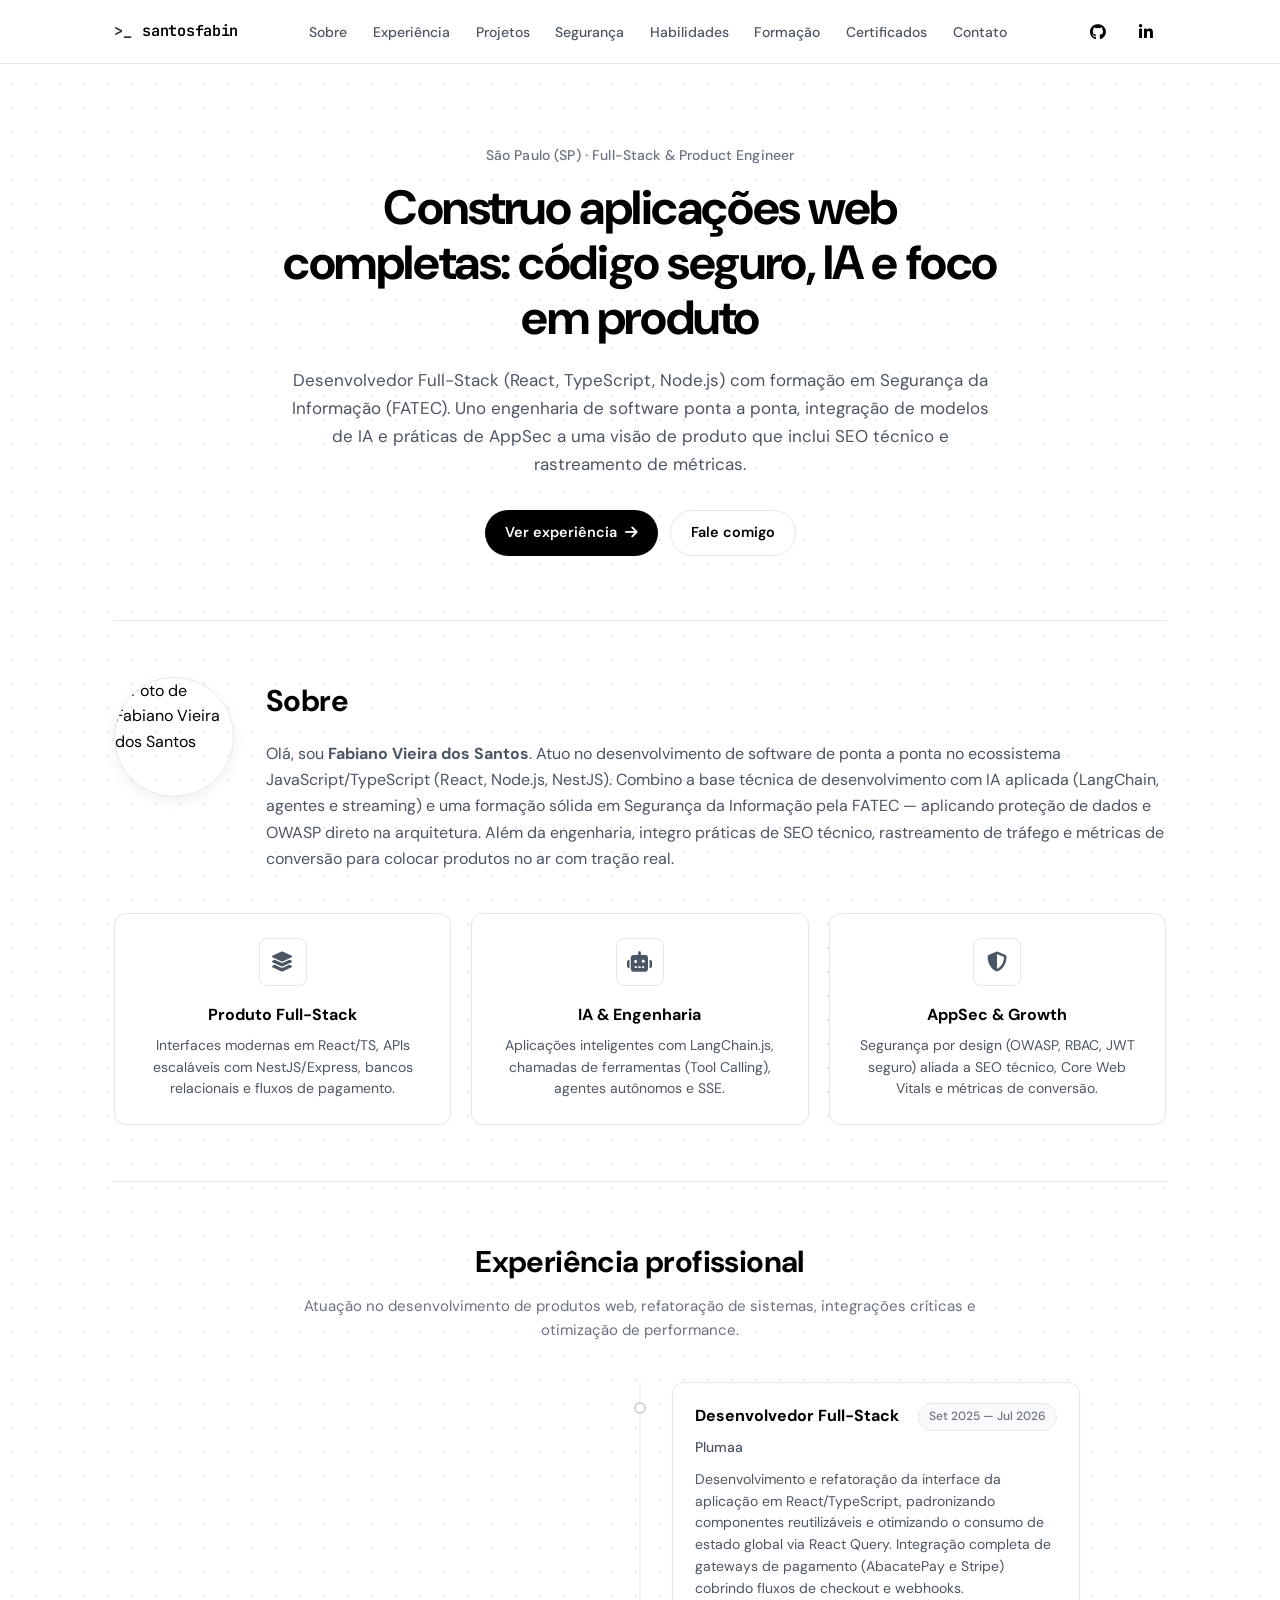
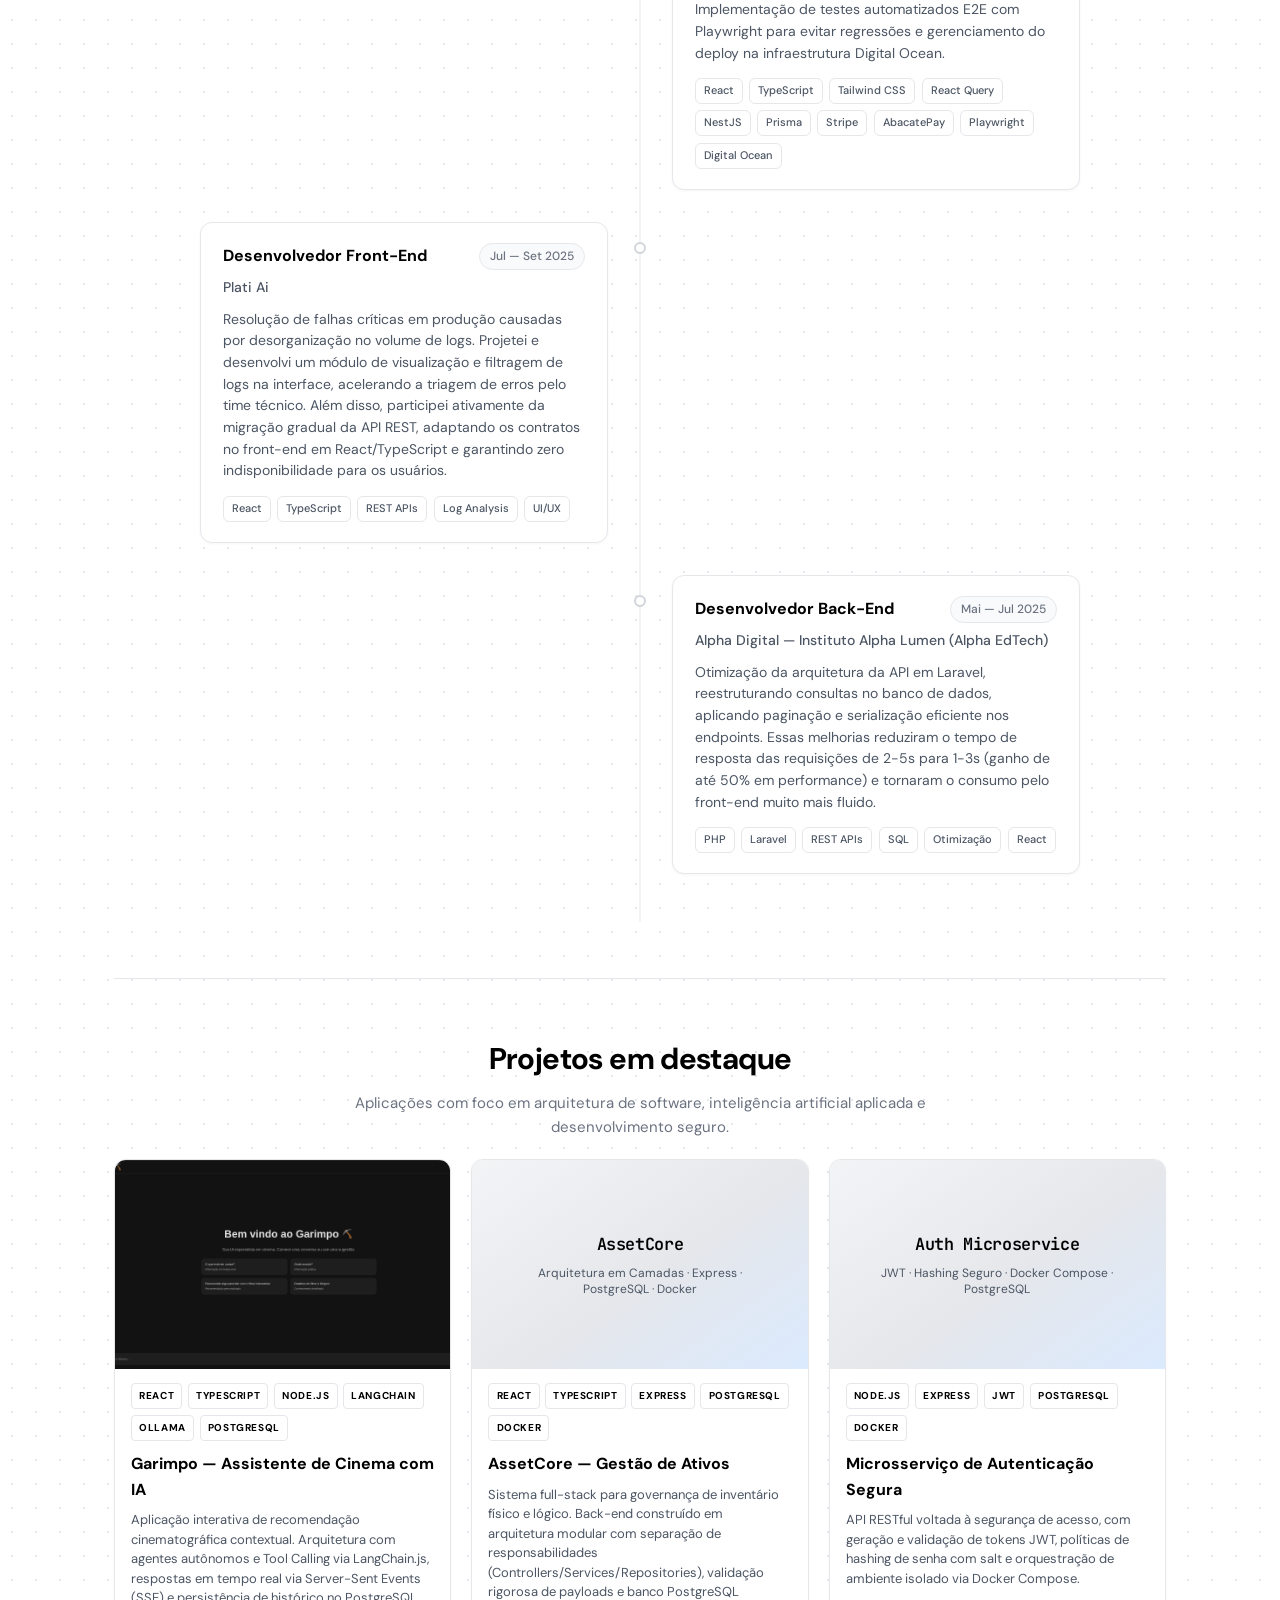
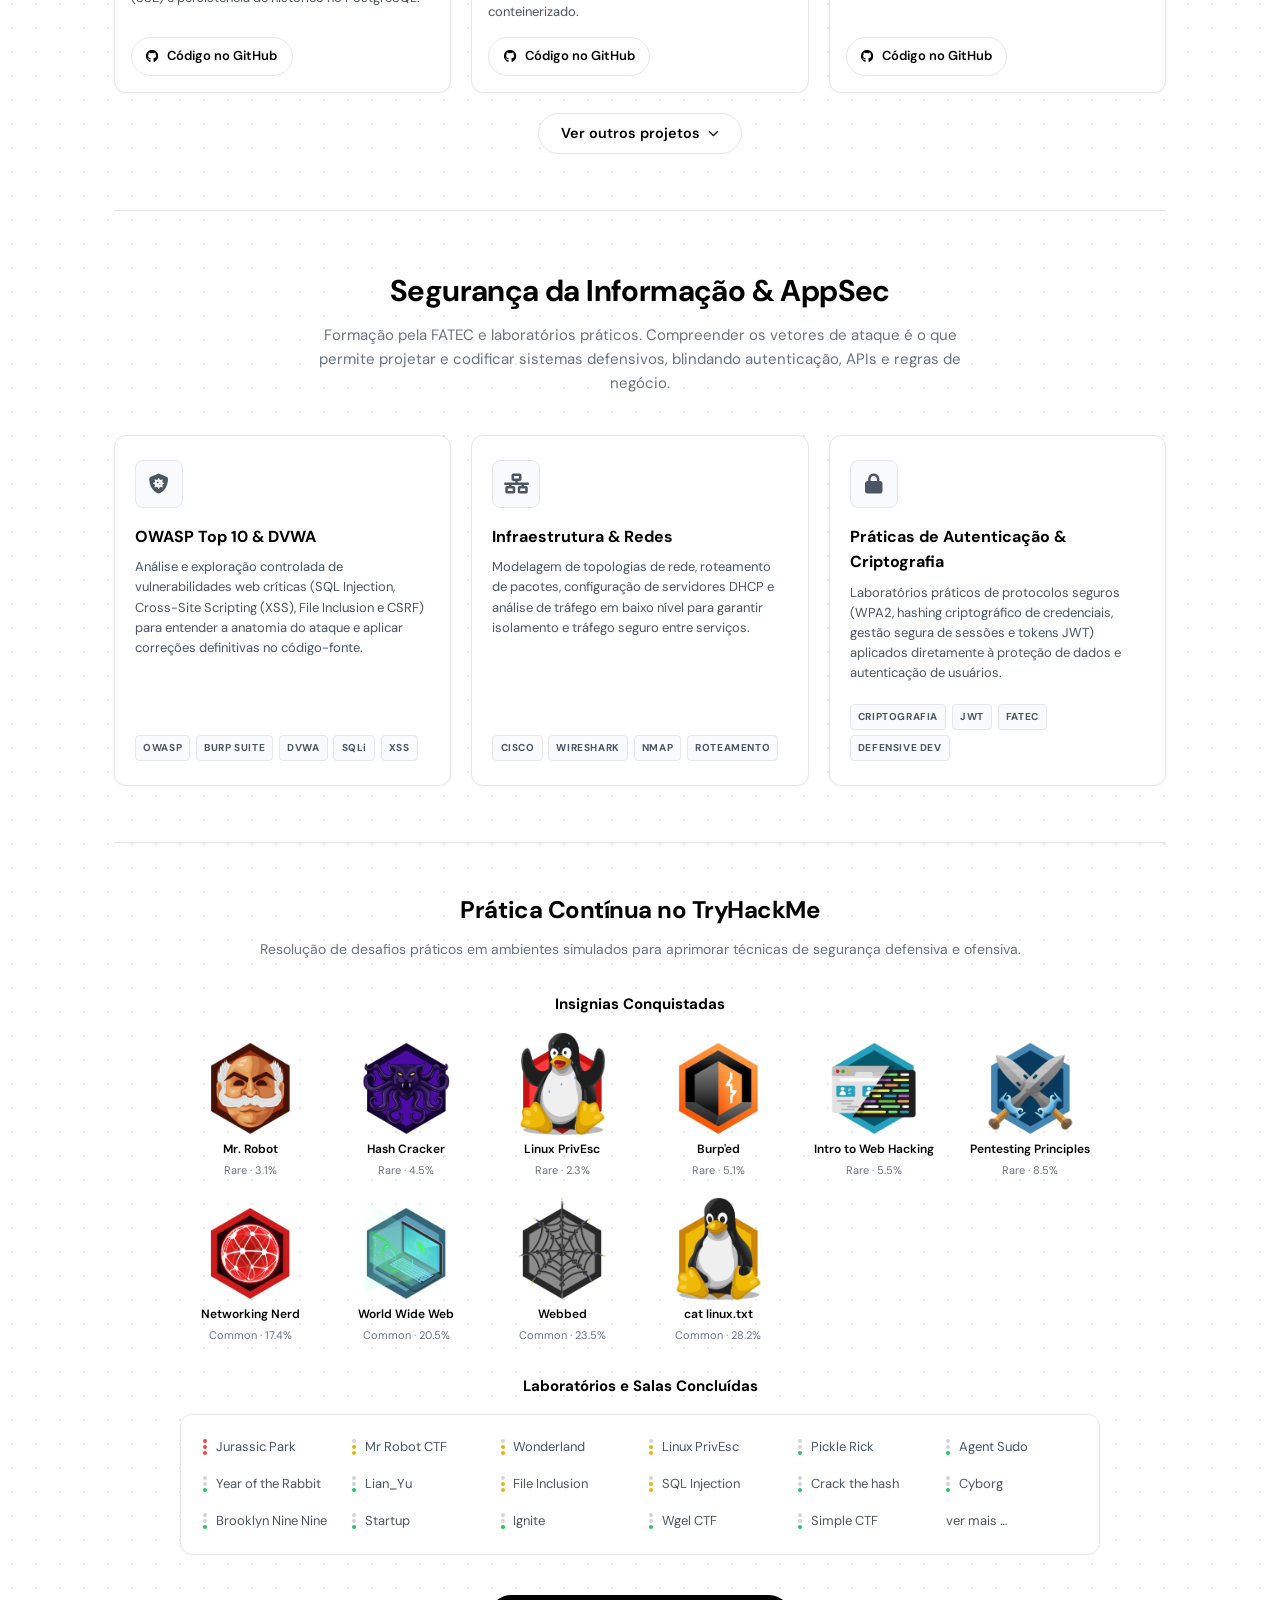
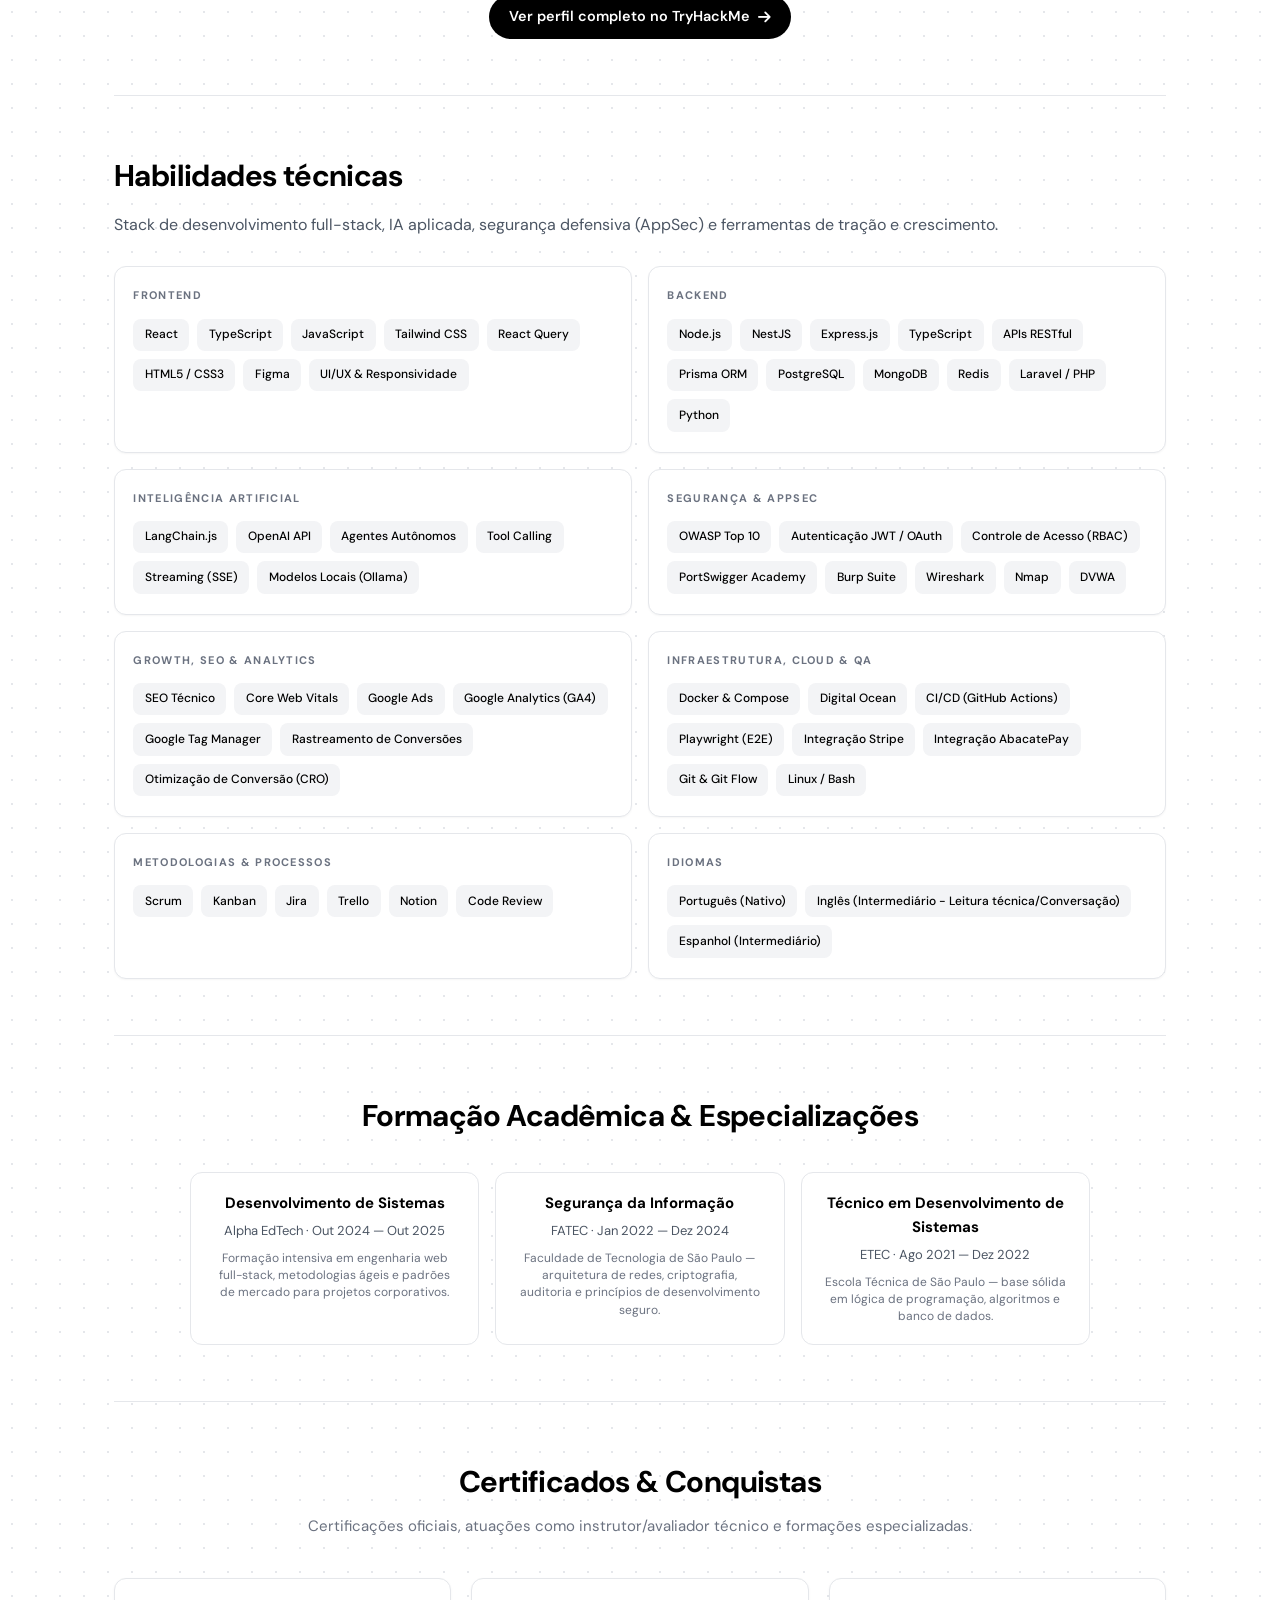
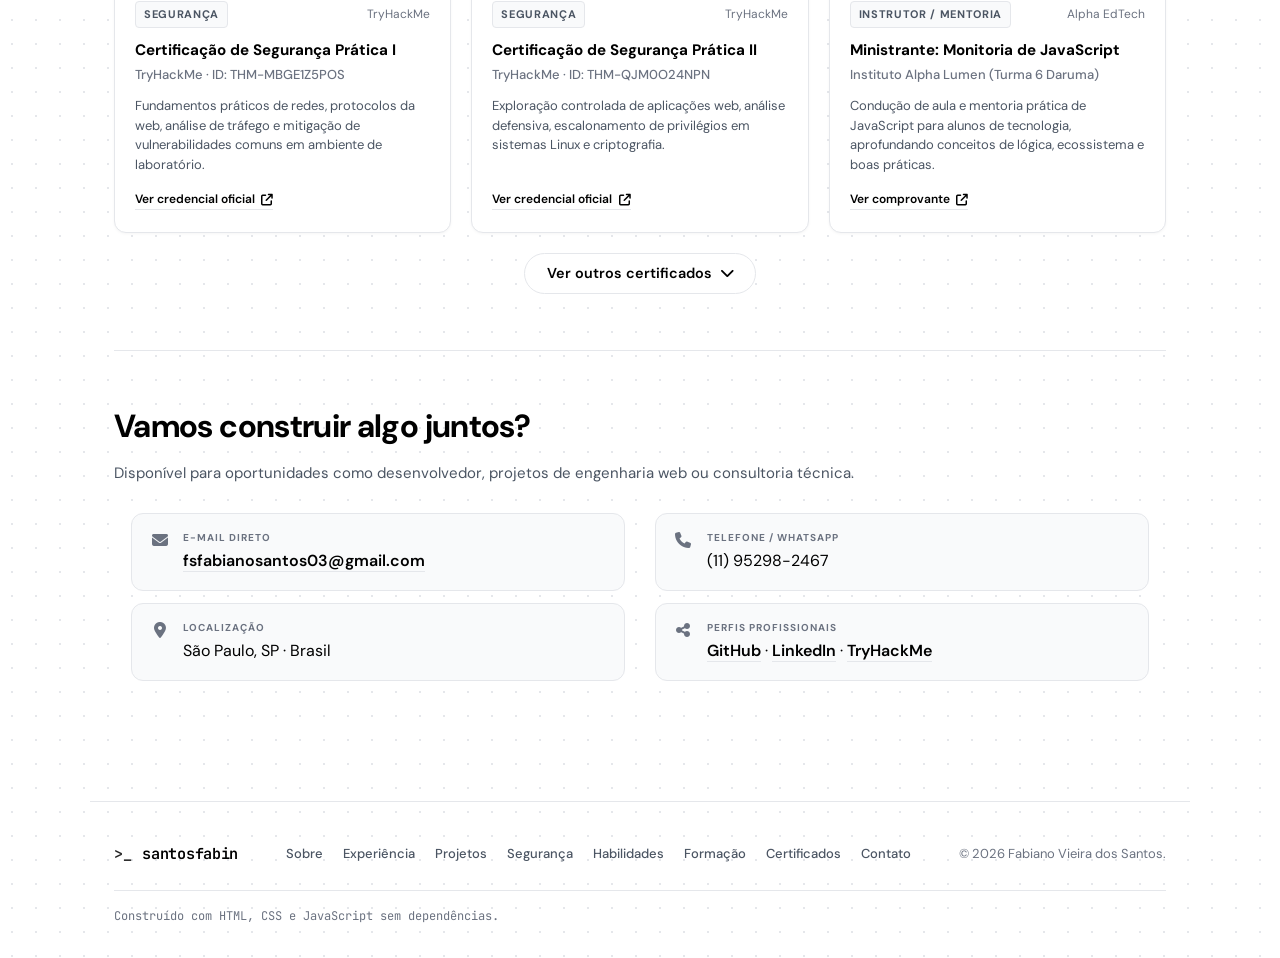
==== commit 871cc8f4: "Update index.html" ====
--- a/index.html
+++ b/index.html
@@ -1464,7 +1464,7 @@
         aria-labelledby="cont-titulo"
       >
         <h2 id="cont-titulo" class="contact-aside__title">
-          Vamos construir algo sólido juntos?
+          Vamos construir algo juntos?
         </h2>
         <p class="contact-aside__lead">
           Disponível para oportunidades como desenvolvedor, projetos de
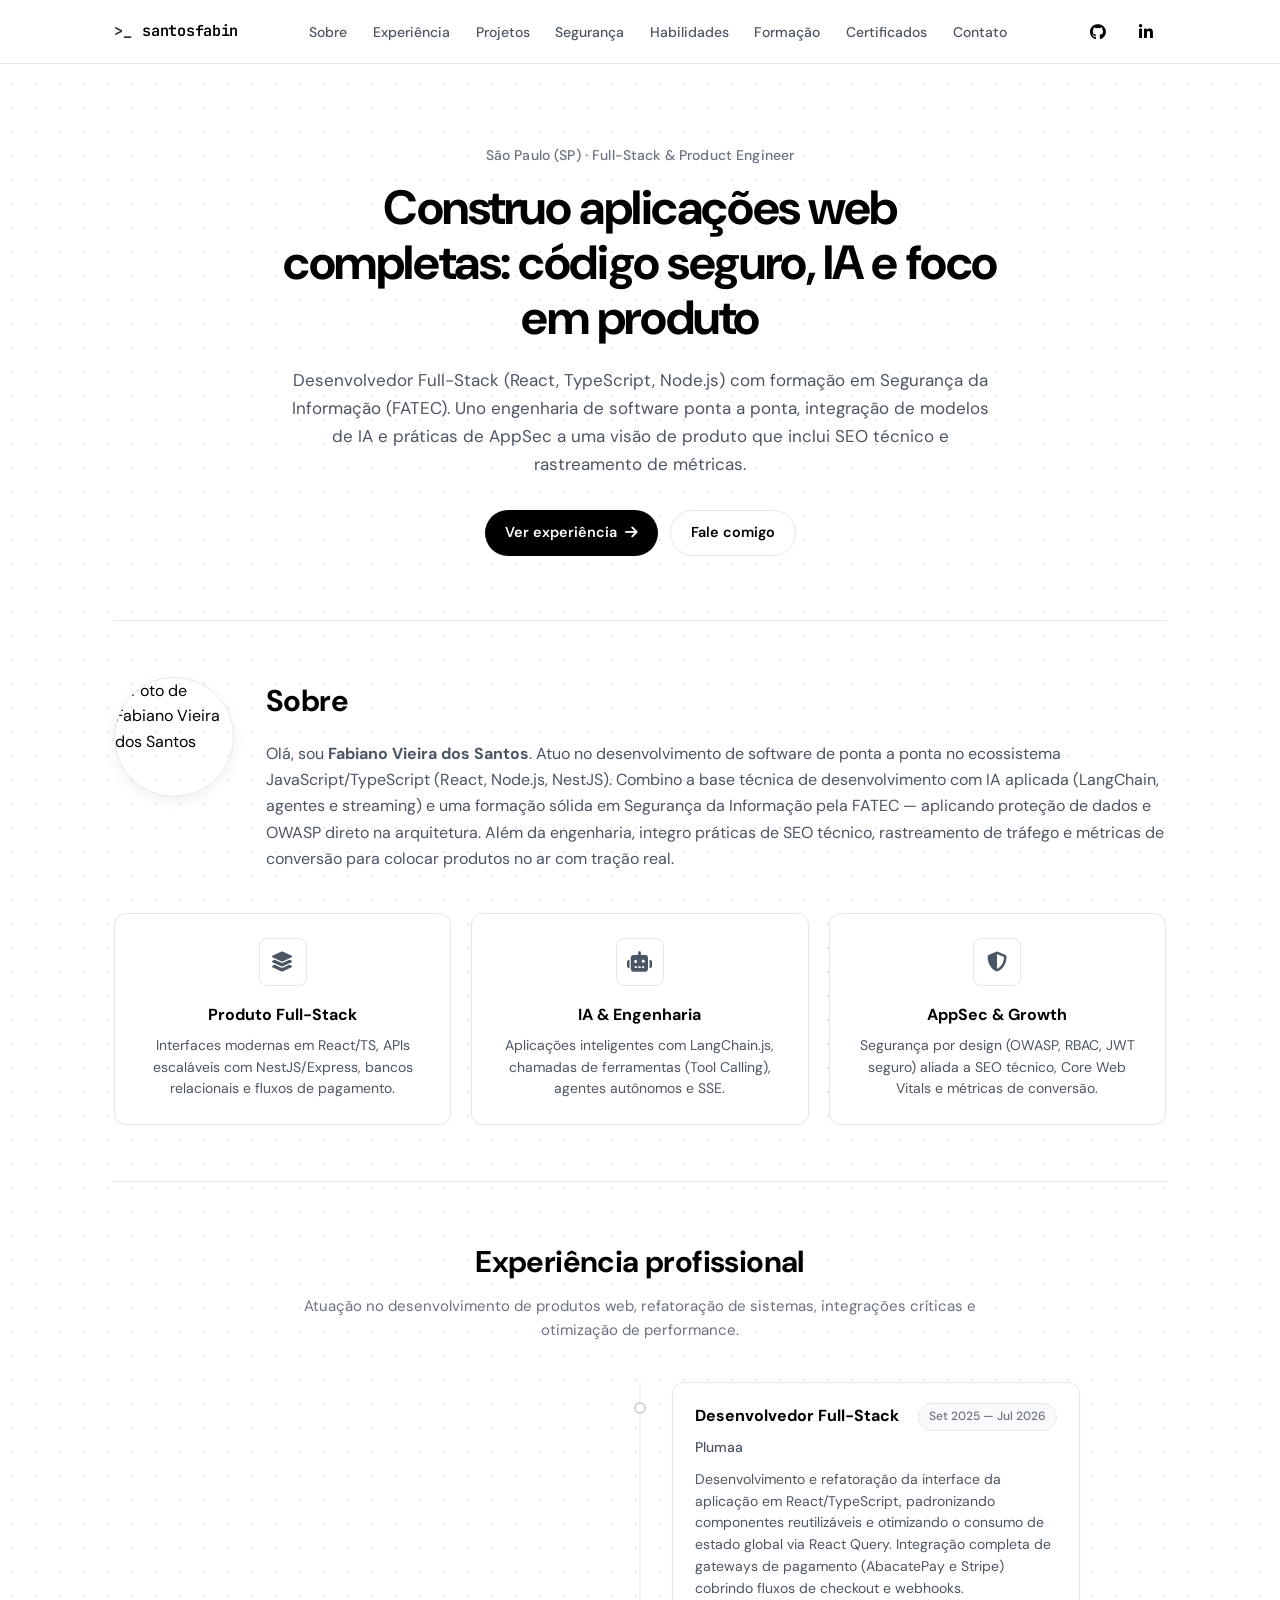
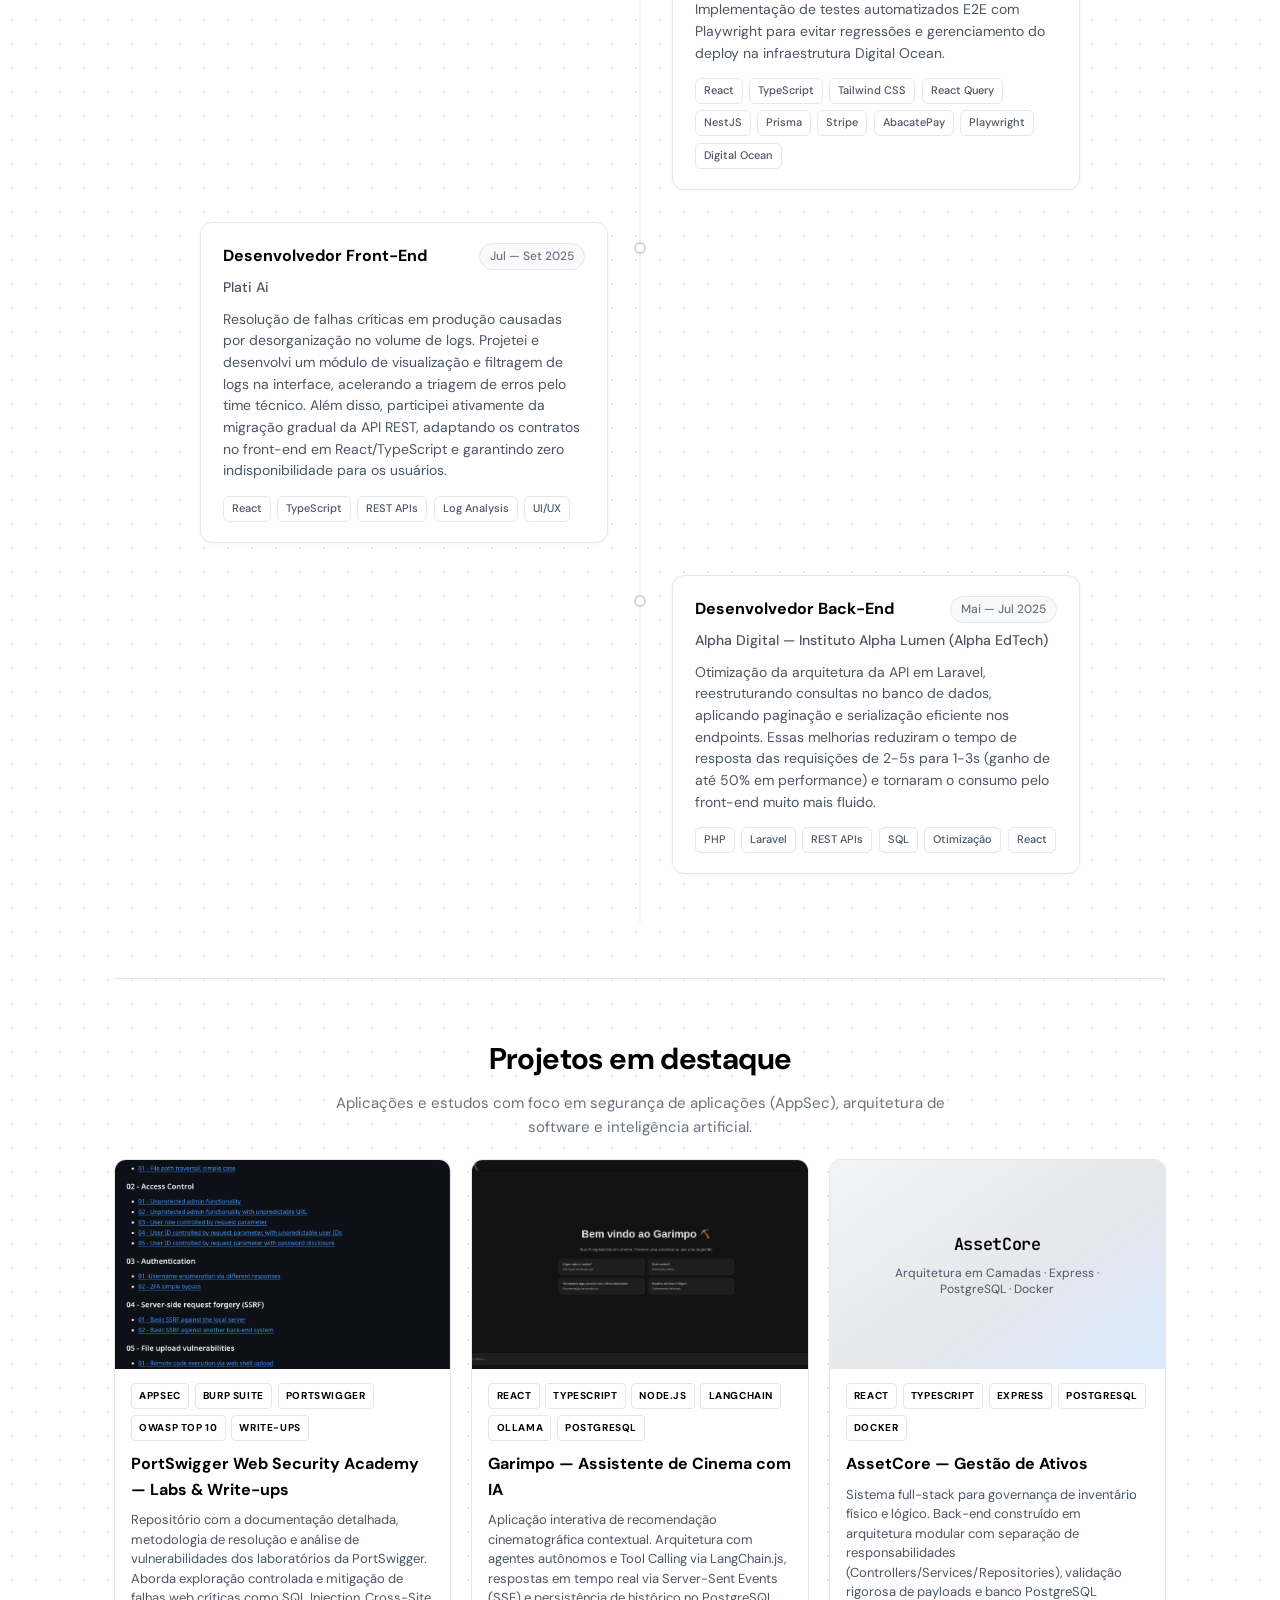
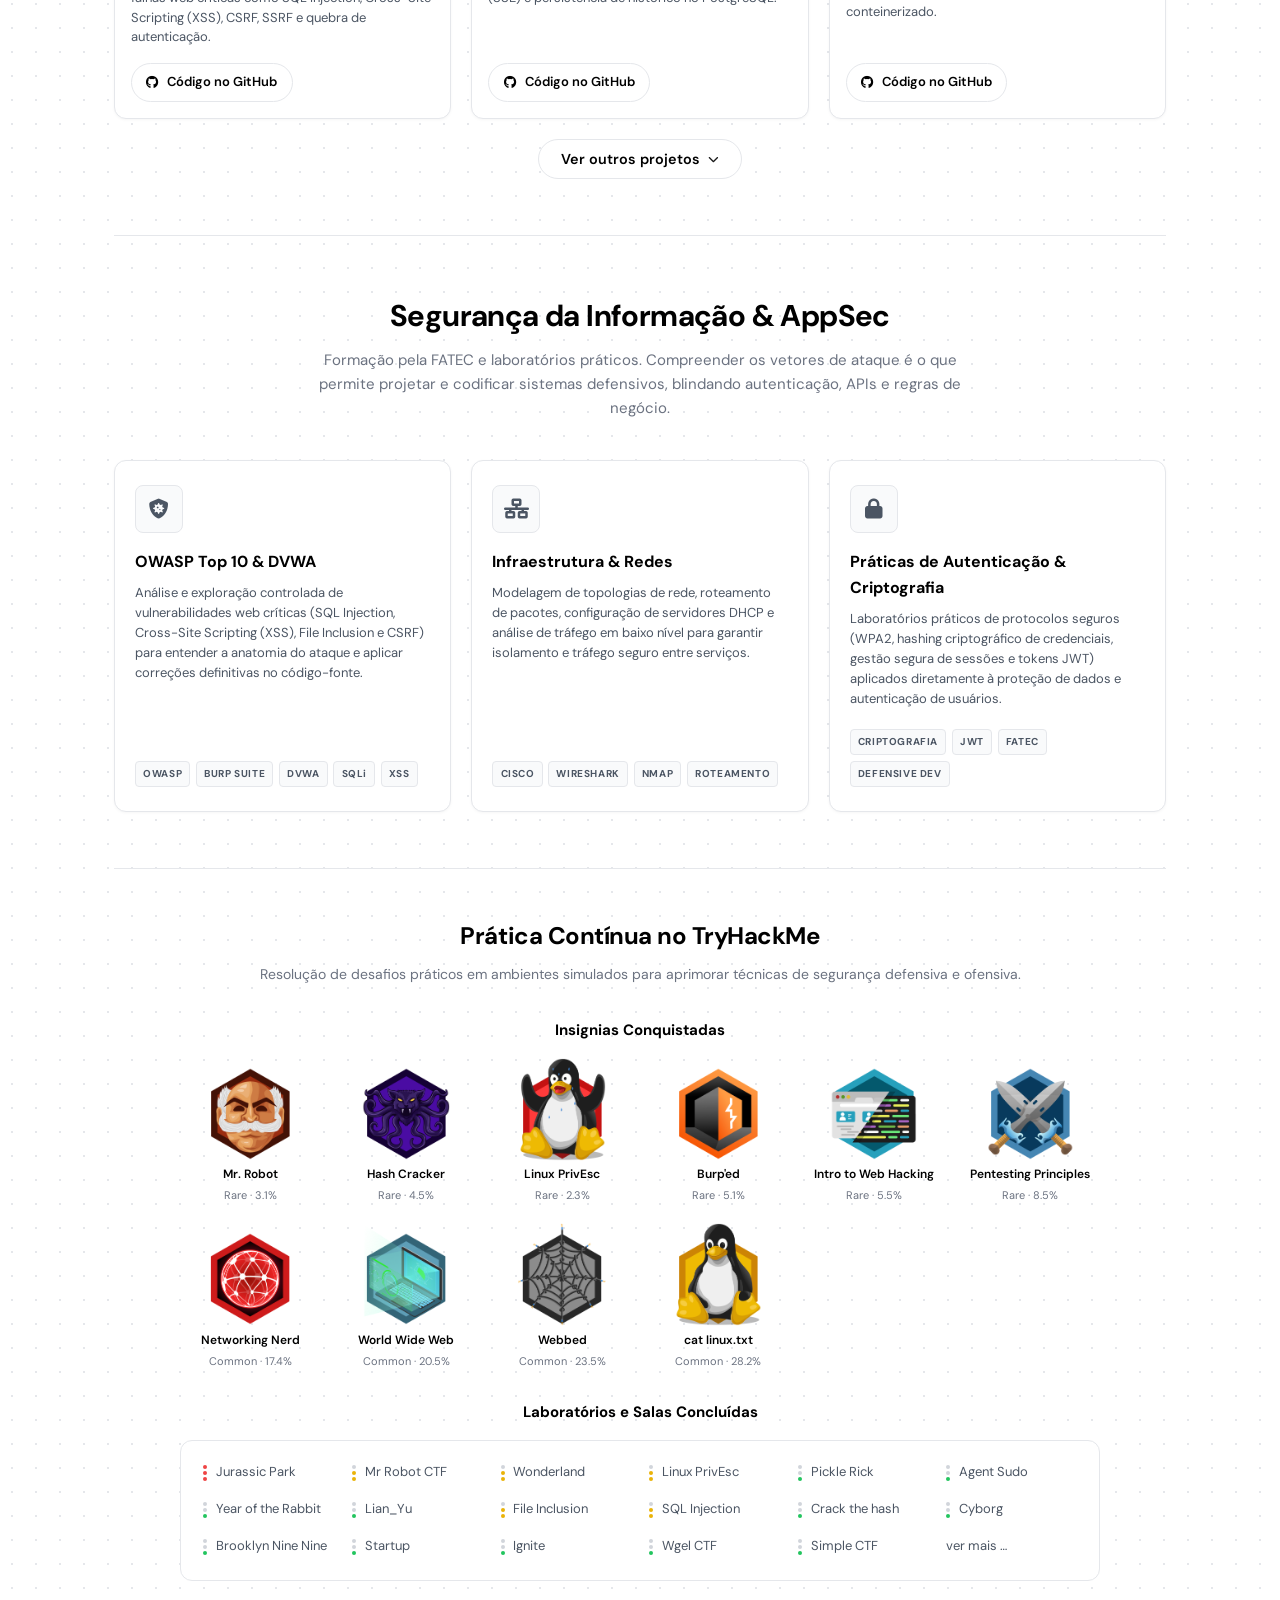
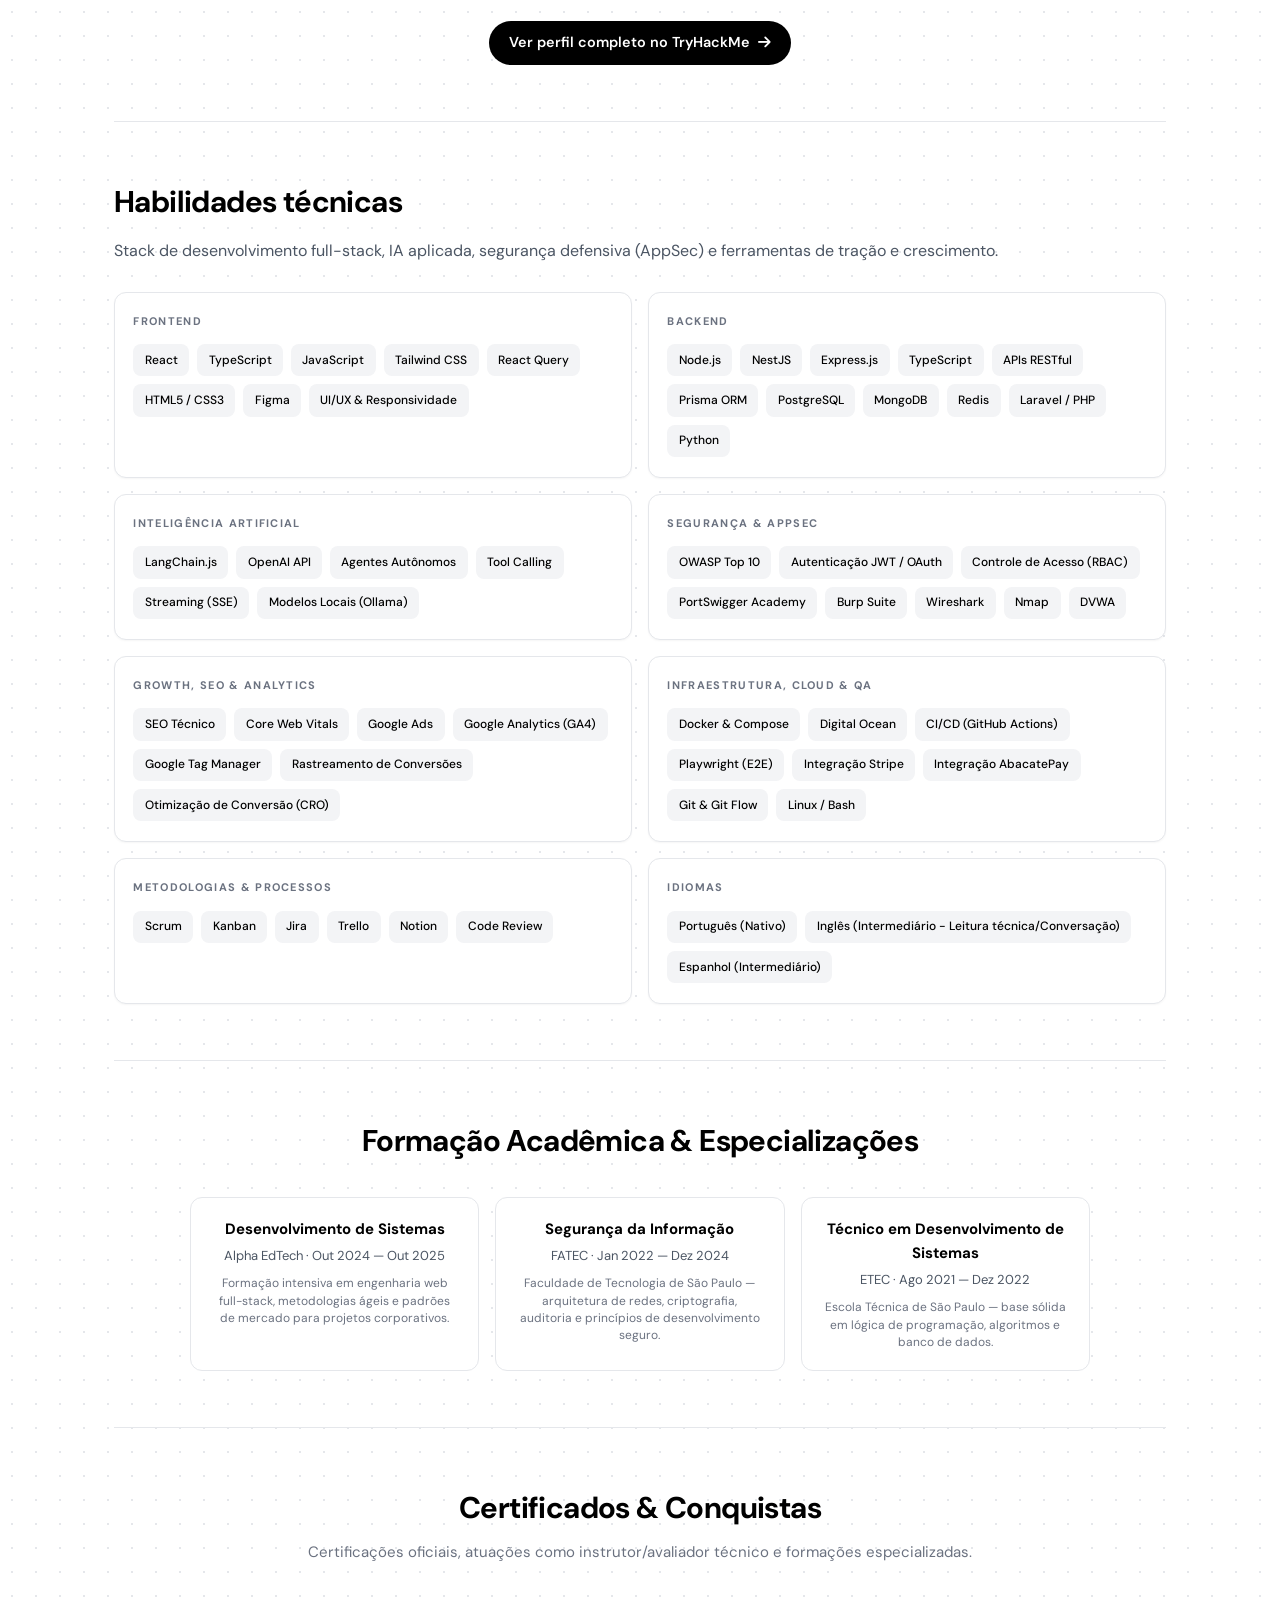
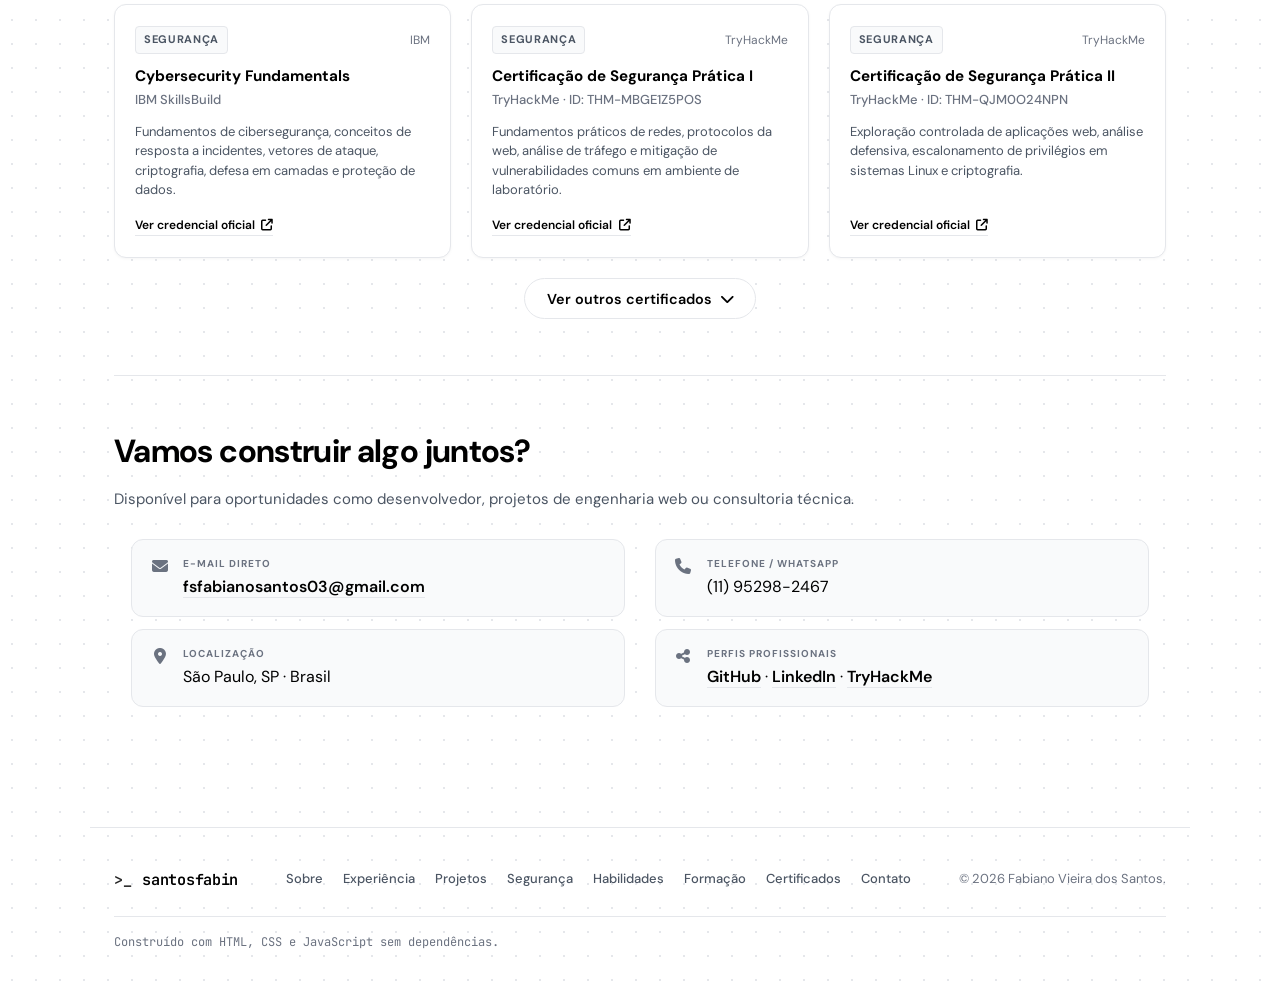
==== commit a6076e90: "feat: adiciona novo projeto PortSwigger com descrição e imagem no index.html" ====
--- a/index.html
+++ b/index.html
@@ -336,12 +336,46 @@
           Projetos em destaque
         </h2>
         <p class="section__subtitle">
-          Aplicações com foco em arquitetura de software, inteligência
-          artificial aplicada e desenvolvimento seguro.
+          Aplicações e estudos com foco em segurança de aplicações (AppSec),
+          arquitetura de software e inteligência artificial.
         </p>
 
         <div class="projects-grid projects-grid--featured">
-          <!-- Projeto 1: Garimpo (IA) -->
+          <!-- Projeto 1: PortSwigger Labs (NOVO - 1º LUGAR) -->
+          <article class="project-card">
+            <div class="project-card__media">
+              <img
+                src="assets/Portswigger/posrtswigger.png"
+                alt="Interface do Garimpo — assistente de cinema com IA"
+                loading="lazy"
+              />
+            </div>
+            <div class="project-card__tags">
+              <span>APPSEC</span><span>BURP SUITE</span><span>PORTSWIGGER</span
+              ><span>OWASP TOP 10</span><span>WRITE-UPS</span>
+            </div>
+            <h3 class="project-card__title">
+              PortSwigger Web Security Academy — Labs &amp; Write-ups
+            </h3>
+            <p class="project-card__desc">
+              Repositório com a documentação detalhada, metodologia de resolução
+              e análise de vulnerabilidades dos laboratórios da PortSwigger.
+              Aborda exploração controlada e mitigação de falhas web críticas
+              como SQL Injection, Cross-Site Scripting (XSS), CSRF, SSRF e
+              quebra de autenticação.
+            </p>
+            <div class="project-card__actions">
+              <a
+                href="https://github.com/santosfabin/portswigger"
+                class="btn btn--outline btn--sm"
+                target="_blank"
+                rel="noopener noreferrer"
+                ><i class="fab fa-github"></i> Código no GitHub</a
+              >
+            </div>
+          </article>
+
+          <!-- Projeto 2: Garimpo (IA) -->
           <article class="project-card">
             <div class="project-card__media">
               <img
@@ -374,7 +408,7 @@
             </div>
           </article>
 
-          <!-- Projeto 2: AssetCore -->
+          <!-- Projeto 3: AssetCore -->
           <article class="project-card">
             <div class="project-card__media">
               <div class="project-card__media-mark" aria-hidden="true">
@@ -405,41 +439,6 @@
               >
             </div>
           </article>
-
-          <!-- Projeto 3: API Login -->
-          <article class="project-card">
-            <div class="project-card__media">
-              <div class="project-card__media-mark" aria-hidden="true">
-                <span class="project-card__media-mark-label"
-                  >Auth Microservice</span
-                >
-                <span class="project-card__media-mark-sub"
-                  >JWT · Hashing Seguro · Docker Compose · PostgreSQL</span
-                >
-              </div>
-            </div>
-            <div class="project-card__tags">
-              <span>NODE.JS</span><span>EXPRESS</span><span>JWT</span
-              ><span>POSTGRESQL</span><span>DOCKER</span>
-            </div>
-            <h3 class="project-card__title">
-              Microsserviço de Autenticação Segura
-            </h3>
-            <p class="project-card__desc">
-              API RESTful voltada à segurança de acesso, com geração e validação
-              de tokens JWT, políticas de hashing de senha com salt e
-              orquestração de ambiente isolado via Docker Compose.
-            </p>
-            <div class="project-card__actions">
-              <a
-                href="https://github.com/santosfabin/API_Login_com_docker_compose"
-                class="btn btn--outline btn--sm"
-                target="_blank"
-                rel="noopener noreferrer"
-                ><i class="fab fa-github"></i> Código no GitHub</a
-              >
-            </div>
-          </article>
         </div>
 
         <div id="panel-more-projects" class="projects-more" hidden>
@@ -448,6 +447,41 @@
               Experimentos e outros projetos
             </h3>
             <div class="projects-grid projects-grid--more">
+              <!-- API Login -->
+              <article class="project-card">
+                <div class="project-card__media">
+                  <div class="project-card__media-mark" aria-hidden="true">
+                    <span class="project-card__media-mark-label"
+                      >Auth Microservice</span
+                    >
+                    <span class="project-card__media-mark-sub"
+                      >JWT · Hashing Seguro · Docker Compose · PostgreSQL</span
+                    >
+                  </div>
+                </div>
+                <div class="project-card__tags">
+                  <span>NODE.JS</span><span>EXPRESS</span><span>JWT</span
+                  ><span>POSTGRESQL</span><span>DOCKER</span>
+                </div>
+                <h3 class="project-card__title">
+                  Microsserviço de Autenticação Segura
+                </h3>
+                <p class="project-card__desc">
+                  API RESTful voltada à segurança de acesso, com geração e
+                  validação de tokens JWT, políticas de hashing de senha com
+                  salt e orquestração de ambiente isolado via Docker Compose.
+                </p>
+                <div class="project-card__actions">
+                  <a
+                    href="https://github.com/santosfabin/API_Login_com_docker_compose"
+                    class="btn btn--outline btn--sm"
+                    target="_blank"
+                    rel="noopener noreferrer"
+                    ><i class="fab fa-github"></i> Código no GitHub</a
+                  >
+                </div>
+              </article>
+
               <article class="project-card">
                 <div class="project-card__media">
                   <img
@@ -1245,9 +1279,33 @@
           formações especializadas.
         </p>
 
-        <!-- 3 Certificados Principais em Destaque -->
+        <!-- Certificados Principais em Destaque -->
         <div class="certs-grid">
-          <!-- 1. TryHackMe I -->
+          <!-- 1. IBM SkillsBuild (NOVO) -->
+          <article class="cert-card">
+            <div class="cert-card__header">
+              <span class="cert-card__badge">Segurança</span>
+              <span class="cert-card__date">IBM</span>
+            </div>
+            <h3 class="cert-card__title">Cybersecurity Fundamentals</h3>
+            <p class="cert-card__issuer">IBM SkillsBuild</p>
+            <p class="cert-card__desc">
+              Fundamentos de cibersegurança, conceitos de resposta a incidentes,
+              vetores de ataque, criptografia, defesa em camadas e proteção de
+              dados.
+            </p>
+            <a
+              href="https://www.credly.com/badges/8a8ab663-9cb0-4f29-a0ed-8727b9fdcea9/public_url"
+              class="cert-card__link"
+              target="_blank"
+              rel="noopener noreferrer"
+            >
+              Ver credencial oficial
+              <i class="fa-solid fa-arrow-up-right-from-square"></i>
+            </a>
+          </article>
+
+          <!-- 2. TryHackMe I -->
           <article class="cert-card">
             <div class="cert-card__header">
               <span class="cert-card__badge">Segurança</span>
@@ -1273,7 +1331,7 @@
             </a>
           </article>
 
-          <!-- 2. TryHackMe II -->
+          <!-- 3. TryHackMe II -->
           <article class="cert-card">
             <div class="cert-card__header">
               <span class="cert-card__badge">Segurança</span>
@@ -1297,40 +1355,39 @@
               <i class="fa-solid fa-arrow-up-right-from-square"></i>
             </a>
           </article>
-
-          <!-- 3. Monitoria de JS (Alpha EdTech) -->
-          <article class="cert-card">
-            <div class="cert-card__header">
-              <span class="cert-card__badge">Instrutor / Mentoria</span>
-              <span class="cert-card__date">Alpha EdTech</span>
-            </div>
-            <h3 class="cert-card__title">
-              Ministrante: Monitoria de JavaScript
-            </h3>
-            <p class="cert-card__issuer">
-              Instituto Alpha Lumen (Turma 6 Daruma)
-            </p>
-            <p class="cert-card__desc">
-              Condução de aula e mentoria prática de JavaScript para alunos de
-              tecnologia, aprofundando conceitos de lógica, ecossistema e boas
-              práticas.
-            </p>
-            <a
-              href="assets/certificates/38 Monitoria.pdf"
-              class="cert-card__link"
-              target="_blank"
-              rel="noopener noreferrer"
-            >
-              Ver comprovante
-              <i class="fa-solid fa-arrow-up-right-from-square"></i>
-            </a>
-          </article>
         </div>
 
         <!-- Painel Sanfona com os outros Certificados -->
         <div id="panel-more-certs" class="projects-more" hidden>
           <div class="certs-grid">
-            <!-- 4. Banca Avaliadora (OBT) -->
+            <!-- 4. Monitoria de JS (Alpha EdTech) -->
+            <article class="cert-card">
+              <div class="cert-card__header">
+                <span class="cert-card__badge">Instrutor / Mentoria</span>
+                <span class="cert-card__date">Alpha EdTech</span>
+              </div>
+              <h3 class="cert-card__title">
+                Ministrante: Monitoria de JavaScript
+              </h3>
+              <p class="cert-card__issuer">
+                Instituto Alpha Lumen (Turma 6 Daruma)
+              </p>
+              <p class="cert-card__desc">
+                Condução de aula e mentoria prática de JavaScript para alunos de
+                tecnologia, aprofundando conceitos de lógica, ecossistema e boas
+                práticas.
+              </p>
+              <a
+                href="assets/certificates/38 Monitoria.pdf"
+                class="cert-card__link"
+                target="_blank"
+                rel="noopener noreferrer"
+              >
+                Ver comprovante
+                <i class="fa-solid fa-arrow-up-right-from-square"></i>
+              </a>
+            </article>
+            <!-- 5. Banca Avaliadora (OBT) -->
             <article class="cert-card">
               <div class="cert-card__header">
                 <span class="cert-card__badge">Banca Avaliadora</span>
@@ -1358,7 +1415,7 @@
               </a>
             </article>
 
-            <!-- 5. Rocketseat -->
+            <!-- 6. Rocketseat -->
             <article class="cert-card">
               <div class="cert-card__header">
                 <span class="cert-card__badge">Desenvolvimento</span>
@@ -1384,11 +1441,11 @@
               </a>
             </article>
 
-            <!-- 6. Python Institute & Cisco -->
+            <!-- 7. Python Institute & Cisco -->
             <article class="cert-card">
               <div class="cert-card__header">
                 <span class="cert-card__badge">Linguagens &amp; OOP</span>
-                <span class="cert-card__date">Cisco / FATEC</span>
+                <span class="cert-card__date">Cisco</span>
               </div>
               <h3 class="cert-card__title">
                 PCAP: Programming Essentials in Python
@@ -1412,7 +1469,7 @@
               </a>
             </article>
 
-            <!-- 7. VTEX DAY -->
+            <!-- 8. VTEX DAY -->
             <article class="cert-card">
               <div class="cert-card__header">
                 <span class="cert-card__badge">Evento &amp; Mercado</span>
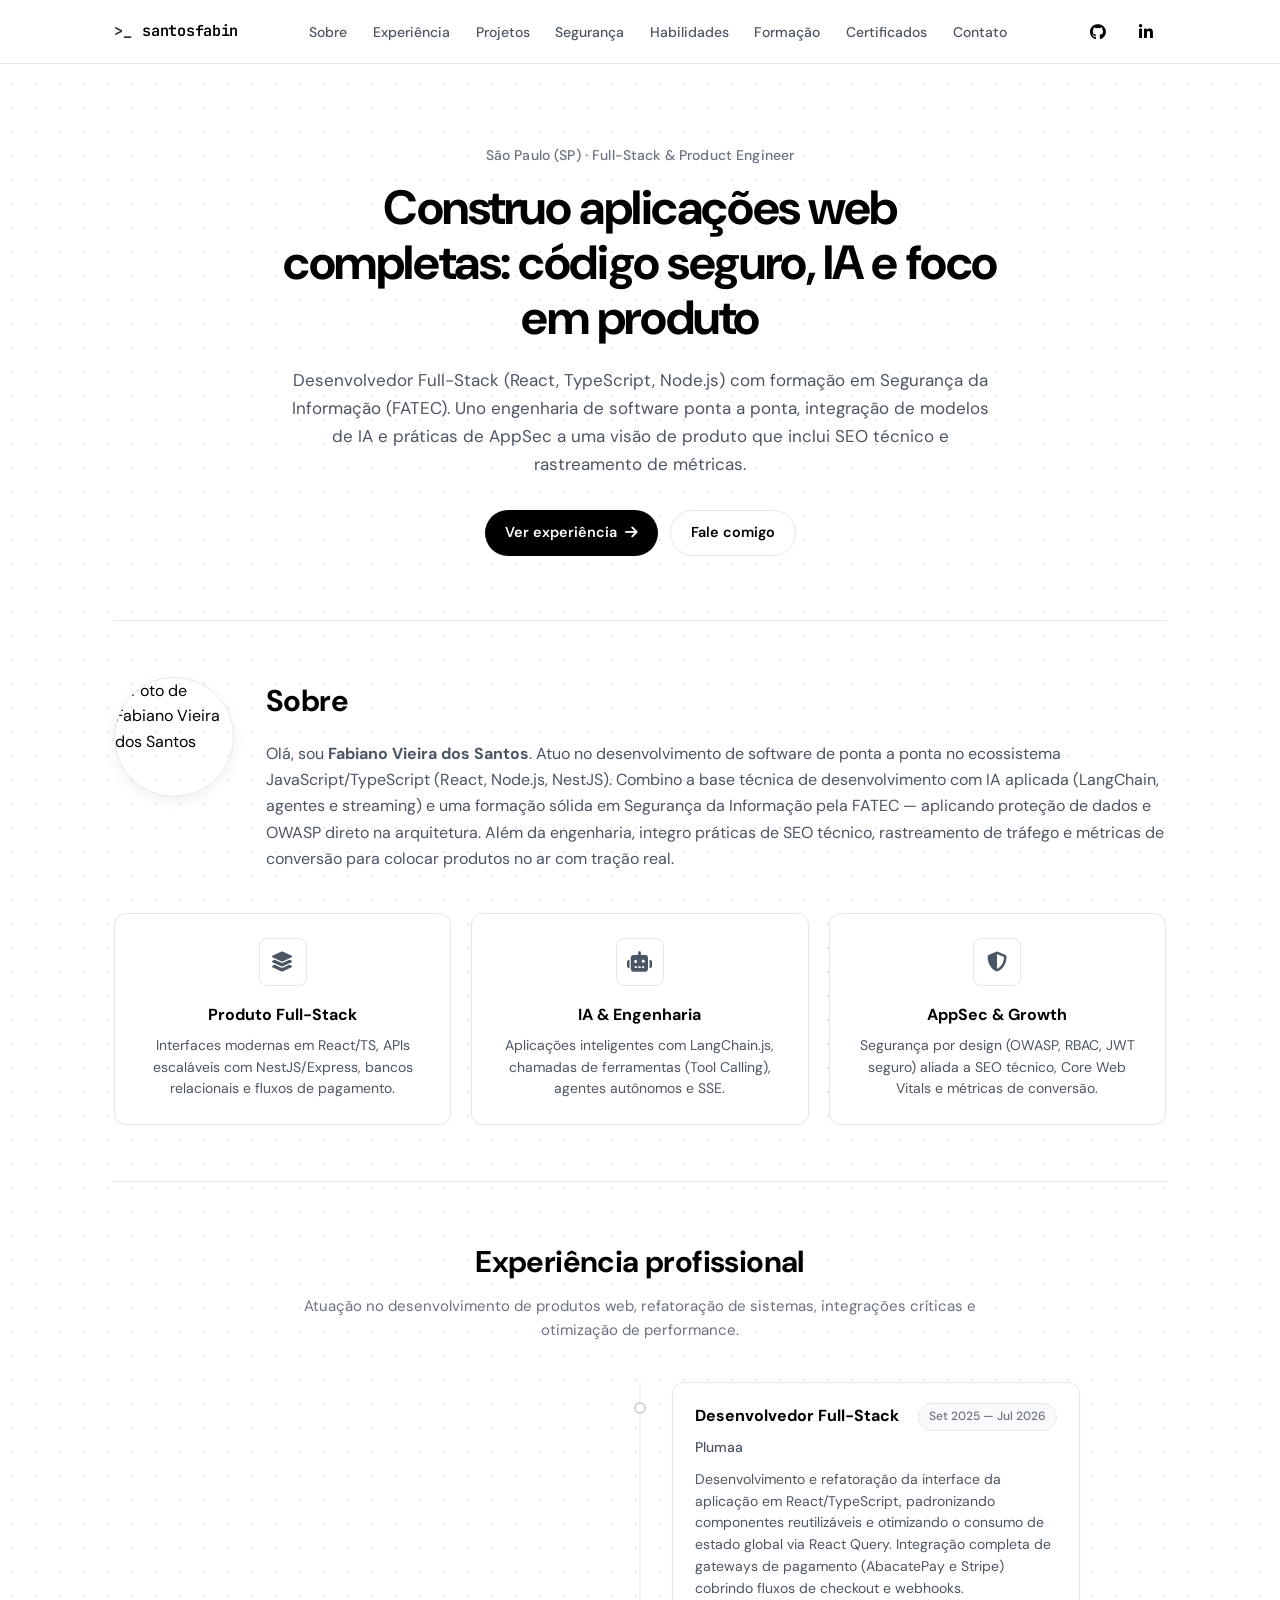
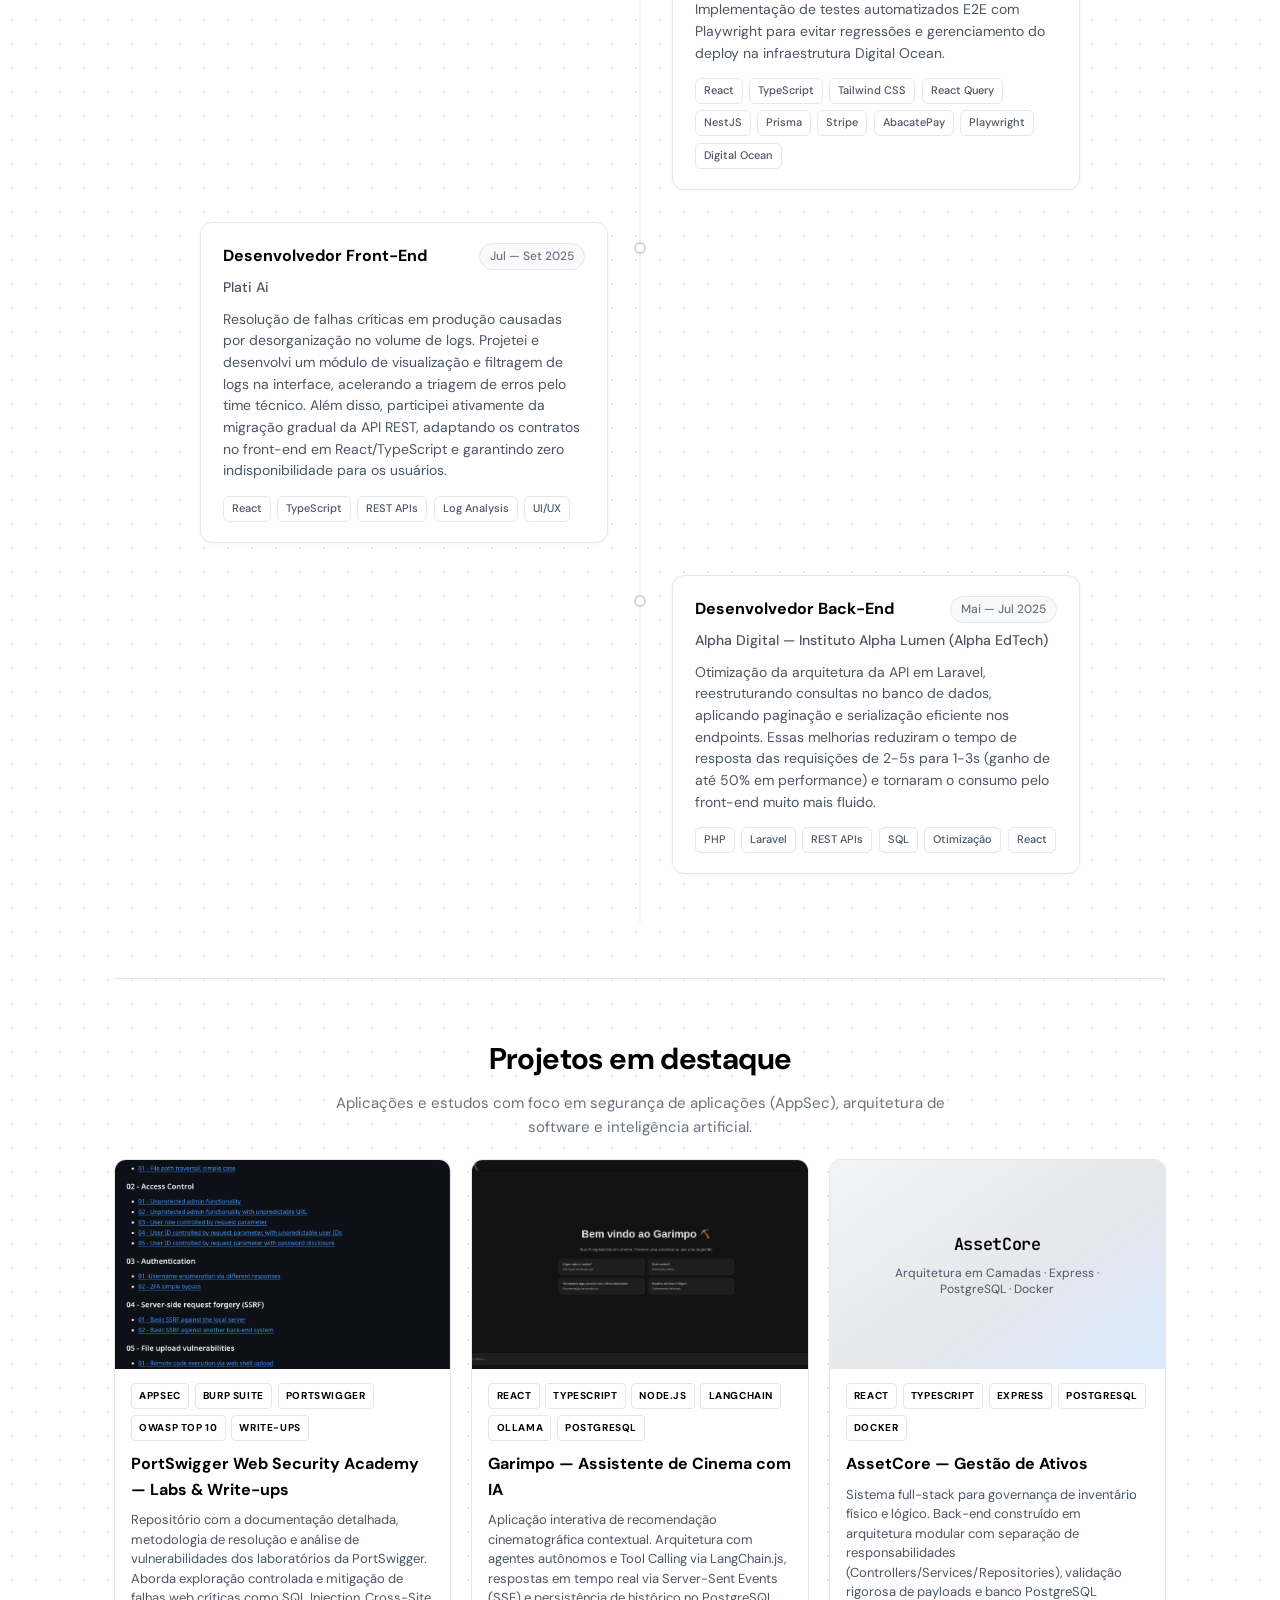
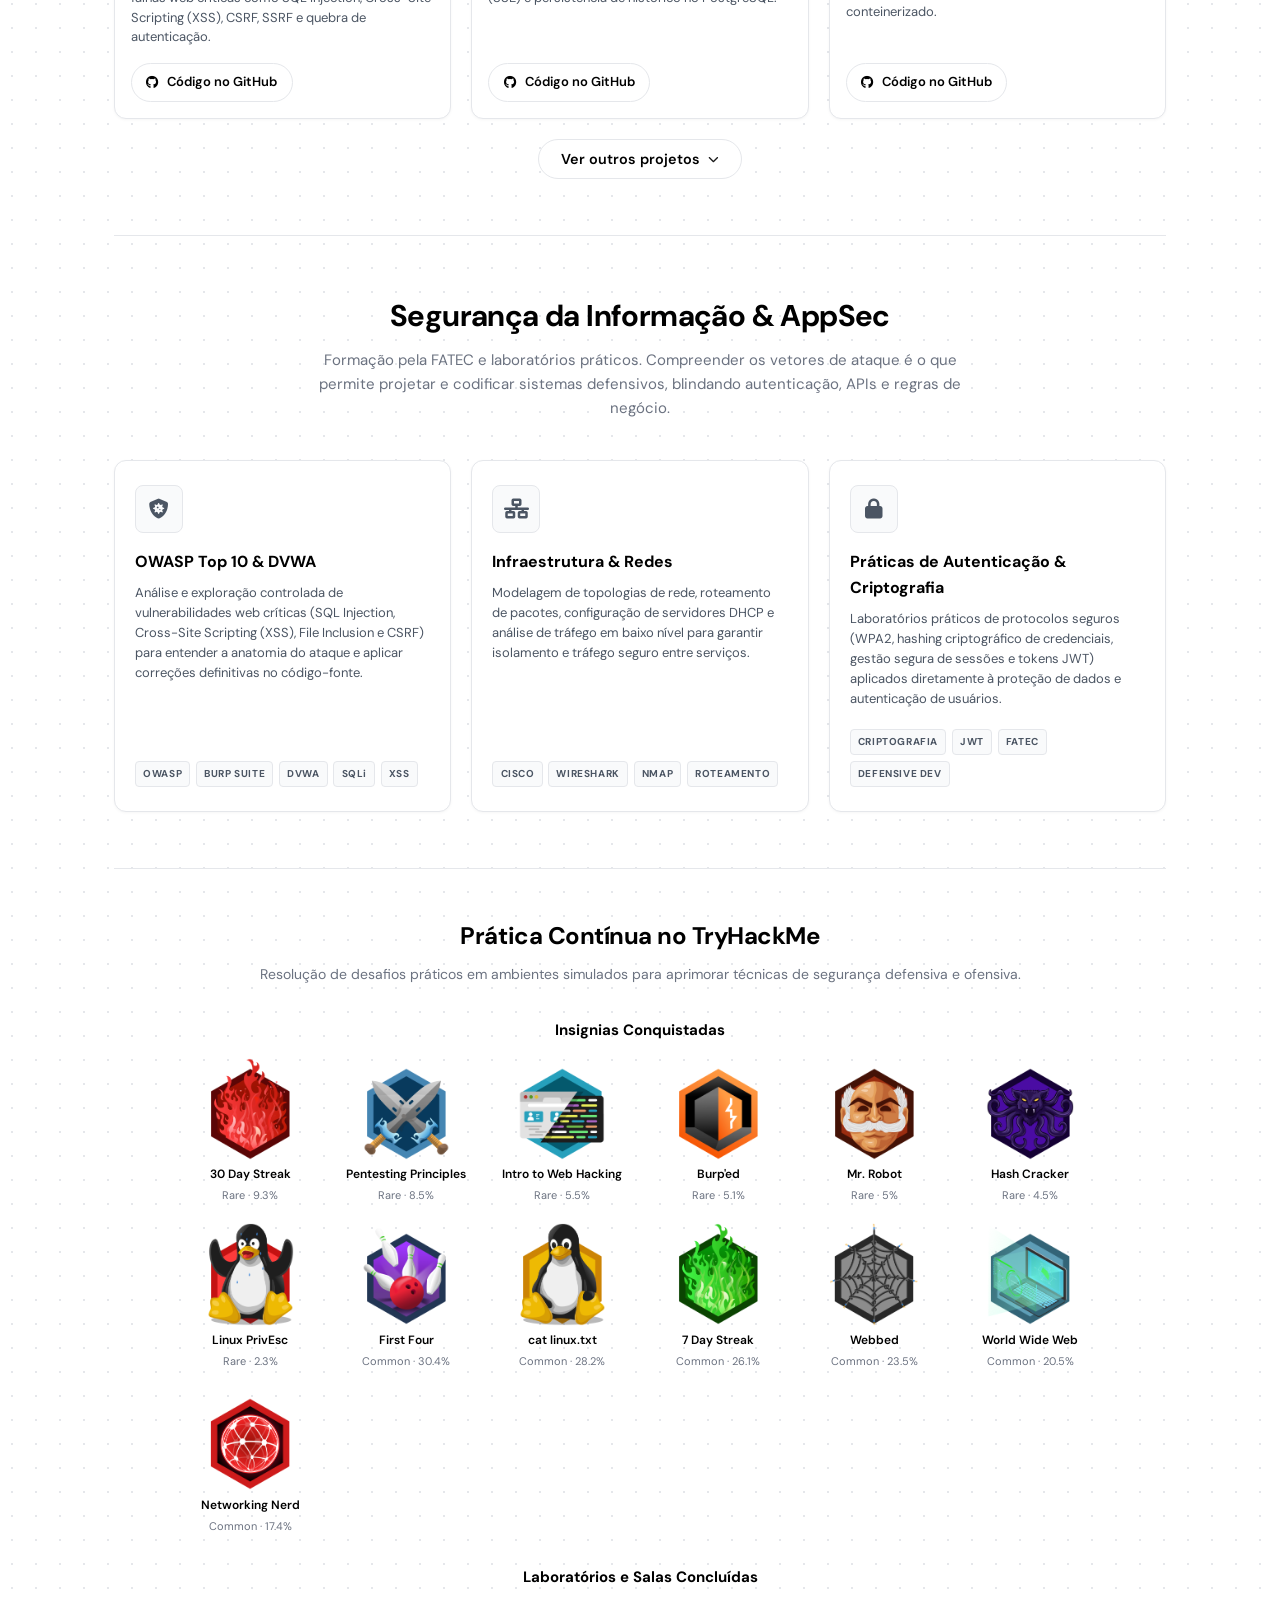
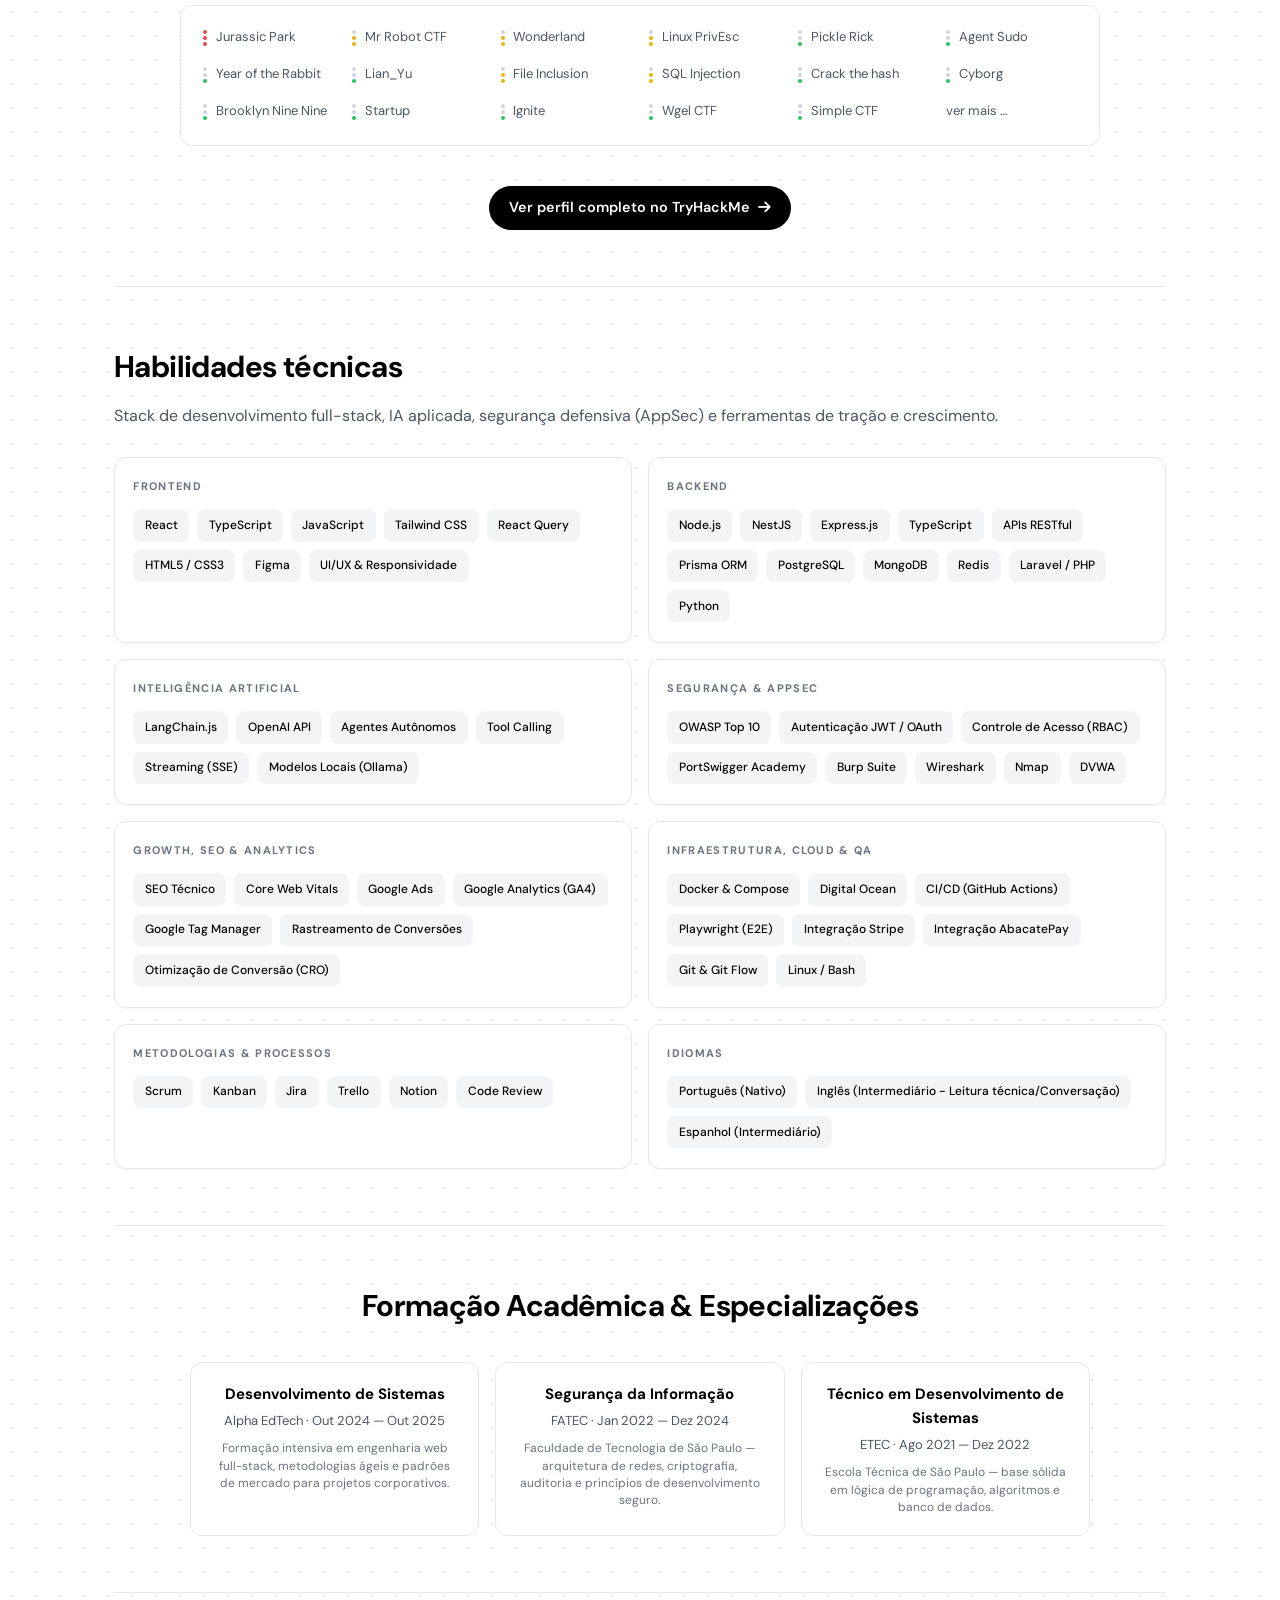
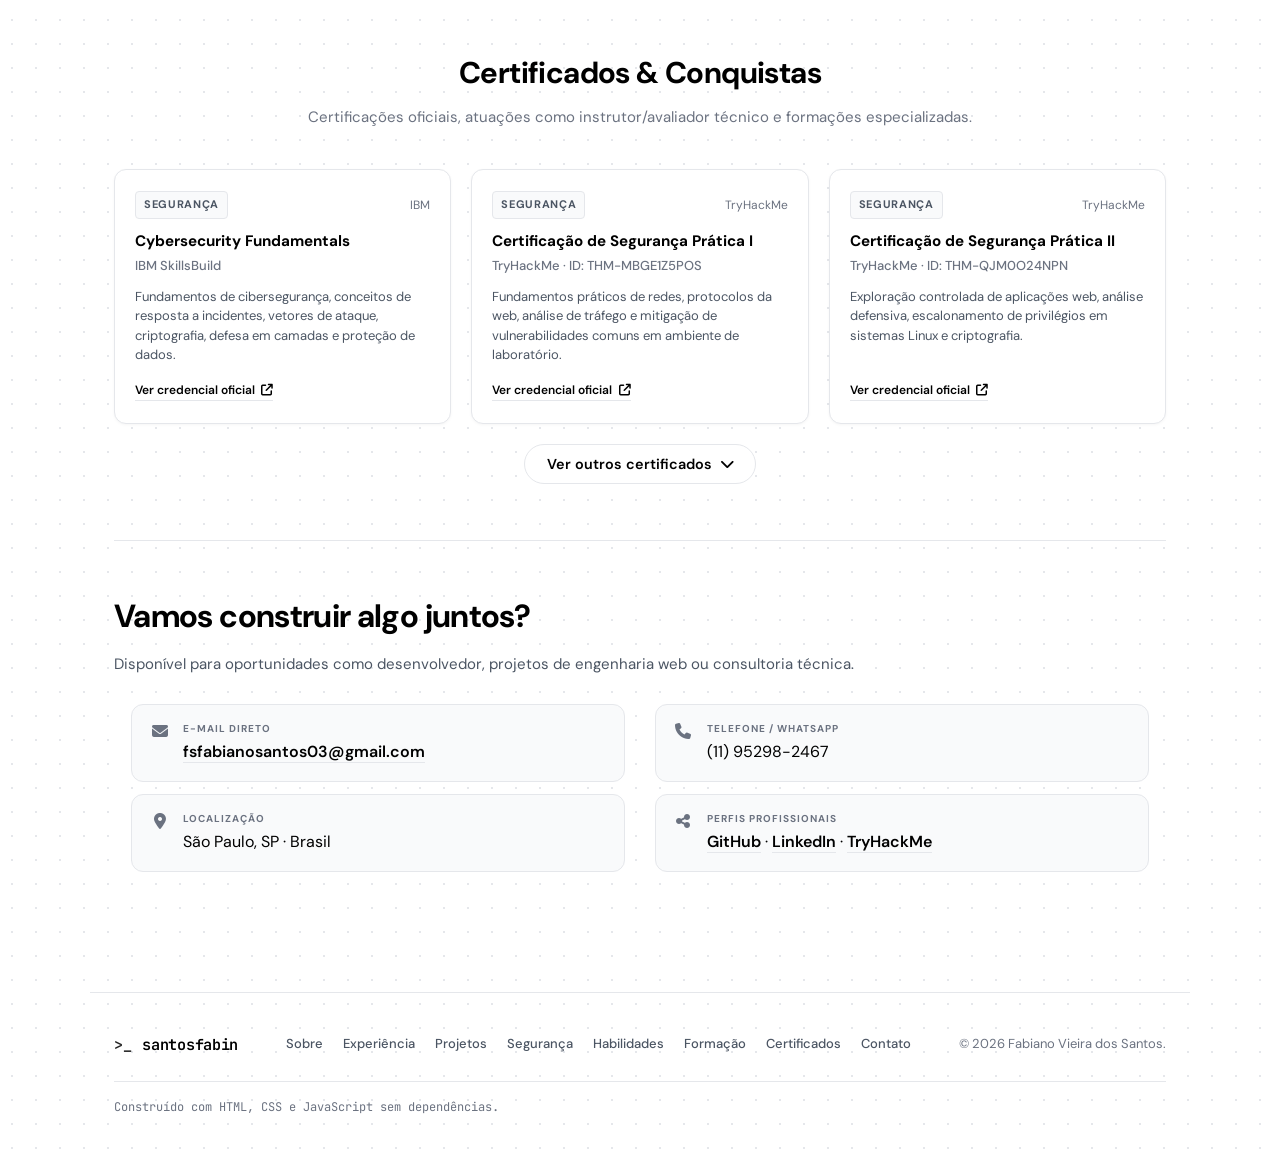
==== commit e8d023e9: "feat: atualiza as insígnias na seção de badges com novos nomes e imagens" ====
--- a/index.html
+++ b/index.html
@@ -724,6 +724,55 @@
 
         <h4 class="thm-subtitle">Insignias Conquistadas</h4>
         <ul class="thm-badges" aria-label="Insignias TryHackMe">
+          <!-- Rare Badges (Do maior para o menor) -->
+          <li class="thm-badge">
+            <span class="thm-badge__icon"
+              ><img
+                src="assets/thm-badges/30-day-streak.png"
+                alt=""
+                width="92"
+                height="92"
+                loading="lazy"
+            /></span>
+            <span class="thm-badge__name">30 Day Streak</span>
+            <span class="thm-badge__meta">Rare · 9.3%</span>
+          </li>
+          <li class="thm-badge">
+            <span class="thm-badge__icon"
+              ><img
+                src="assets/thm-badges/pentesting-principles.png"
+                alt=""
+                width="92"
+                height="92"
+                loading="lazy"
+            /></span>
+            <span class="thm-badge__name">Pentesting Principles</span>
+            <span class="thm-badge__meta">Rare · 8.5%</span>
+          </li>
+          <li class="thm-badge">
+            <span class="thm-badge__icon"
+              ><img
+                src="assets/thm-badges/intro-web-hacking.png"
+                alt=""
+                width="92"
+                height="92"
+                loading="lazy"
+            /></span>
+            <span class="thm-badge__name">Intro to Web Hacking</span>
+            <span class="thm-badge__meta">Rare · 5.5%</span>
+          </li>
+          <li class="thm-badge">
+            <span class="thm-badge__icon"
+              ><img
+                src="assets/thm-badges/burped.png"
+                alt=""
+                width="92"
+                height="92"
+                loading="lazy"
+            /></span>
+            <span class="thm-badge__name">Burp'ed</span>
+            <span class="thm-badge__meta">Rare · 5.1%</span>
+          </li>
           <li class="thm-badge">
             <span class="thm-badge__icon"
               ><img
@@ -734,7 +783,7 @@
                 loading="lazy"
             /></span>
             <span class="thm-badge__name">Mr. Robot</span>
-            <span class="thm-badge__meta">Rare · 3.1%</span>
+            <span class="thm-badge__meta">Rare · 5%</span>
           </li>
           <li class="thm-badge">
             <span class="thm-badge__icon"
@@ -760,41 +809,67 @@
             <span class="thm-badge__name">Linux PrivEsc</span>
             <span class="thm-badge__meta">Rare · 2.3%</span>
           </li>
+
+          <!-- Common Badges (Do maior para o menor) -->
           <li class="thm-badge">
             <span class="thm-badge__icon"
               ><img
-                src="assets/thm-badges/burped.png"
+                src="assets/thm-badges/first-four.png"
                 alt=""
                 width="92"
                 height="92"
                 loading="lazy"
             /></span>
-            <span class="thm-badge__name">Burp'ed</span>
-            <span class="thm-badge__meta">Rare · 5.1%</span>
+            <span class="thm-badge__name">First Four</span>
+            <span class="thm-badge__meta">Common · 30.4%</span>
           </li>
           <li class="thm-badge">
             <span class="thm-badge__icon"
               ><img
-                src="assets/thm-badges/intro-web-hacking.png"
+                src="assets/thm-badges/cat-linux.png"
                 alt=""
                 width="92"
                 height="92"
                 loading="lazy"
             /></span>
-            <span class="thm-badge__name">Intro to Web Hacking</span>
-            <span class="thm-badge__meta">Rare · 5.5%</span>
+            <span class="thm-badge__name">cat linux.txt</span>
+            <span class="thm-badge__meta">Common · 28.2%</span>
           </li>
           <li class="thm-badge">
             <span class="thm-badge__icon"
               ><img
-                src="assets/thm-badges/pentesting-principles.png"
+                src="assets/thm-badges/7-day-streak.png"
                 alt=""
                 width="92"
                 height="92"
                 loading="lazy"
             /></span>
-            <span class="thm-badge__name">Pentesting Principles</span>
-            <span class="thm-badge__meta">Rare · 8.5%</span>
+            <span class="thm-badge__name">7 Day Streak</span>
+            <span class="thm-badge__meta">Common · 26.1%</span>
+          </li>
+          <li class="thm-badge">
+            <span class="thm-badge__icon"
+              ><img
+                src="assets/thm-badges/webbed.png"
+                alt=""
+                width="92"
+                height="92"
+                loading="lazy"
+            /></span>
+            <span class="thm-badge__name">Webbed</span>
+            <span class="thm-badge__meta">Common · 23.5%</span>
+          </li>
+          <li class="thm-badge">
+            <span class="thm-badge__icon"
+              ><img
+                src="assets/thm-badges/world-wide-web.png"
+                alt=""
+                width="92"
+                height="92"
+                loading="lazy"
+            /></span>
+            <span class="thm-badge__name">World Wide Web</span>
+            <span class="thm-badge__meta">Common · 20.5%</span>
           </li>
           <li class="thm-badge">
             <span class="thm-badge__icon"
@@ -807,42 +882,6 @@
             /></span>
             <span class="thm-badge__name">Networking Nerd</span>
             <span class="thm-badge__meta">Common · 17.4%</span>
-          </li>
-          <li class="thm-badge">
-            <span class="thm-badge__icon"
-              ><img
-                src="assets/thm-badges/world-wide-web.png"
-                alt=""
-                width="92"
-                height="92"
-                loading="lazy"
-            /></span>
-            <span class="thm-badge__name">World Wide Web</span>
-            <span class="thm-badge__meta">Common · 20.5%</span>
-          </li>
-          <li class="thm-badge">
-            <span class="thm-badge__icon"
-              ><img
-                src="assets/thm-badges/webbed.png"
-                alt=""
-                width="92"
-                height="92"
-                loading="lazy"
-            /></span>
-            <span class="thm-badge__name">Webbed</span>
-            <span class="thm-badge__meta">Common · 23.5%</span>
-          </li>
-          <li class="thm-badge">
-            <span class="thm-badge__icon"
-              ><img
-                src="assets/thm-badges/cat-linux.png"
-                alt=""
-                width="92"
-                height="92"
-                loading="lazy"
-            /></span>
-            <span class="thm-badge__name">cat linux.txt</span>
-            <span class="thm-badge__meta">Common · 28.2%</span>
           </li>
         </ul>
 
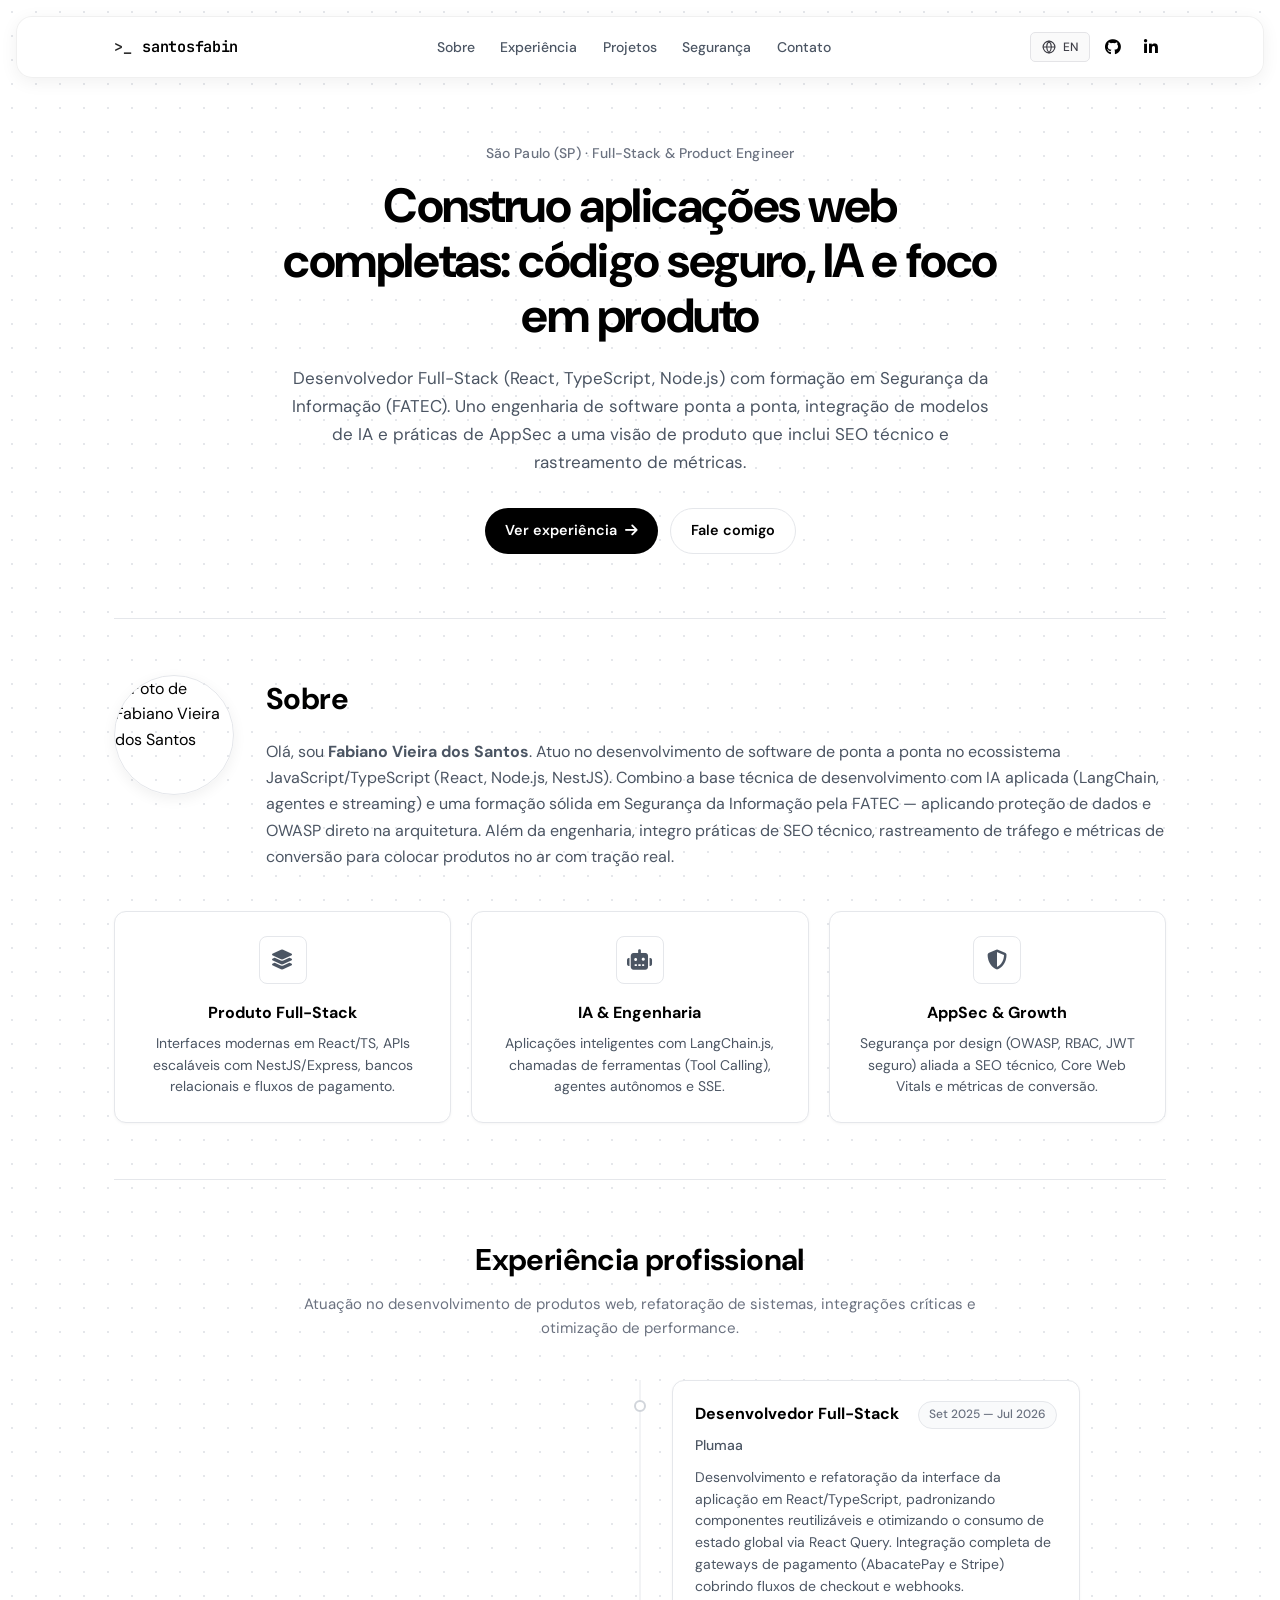
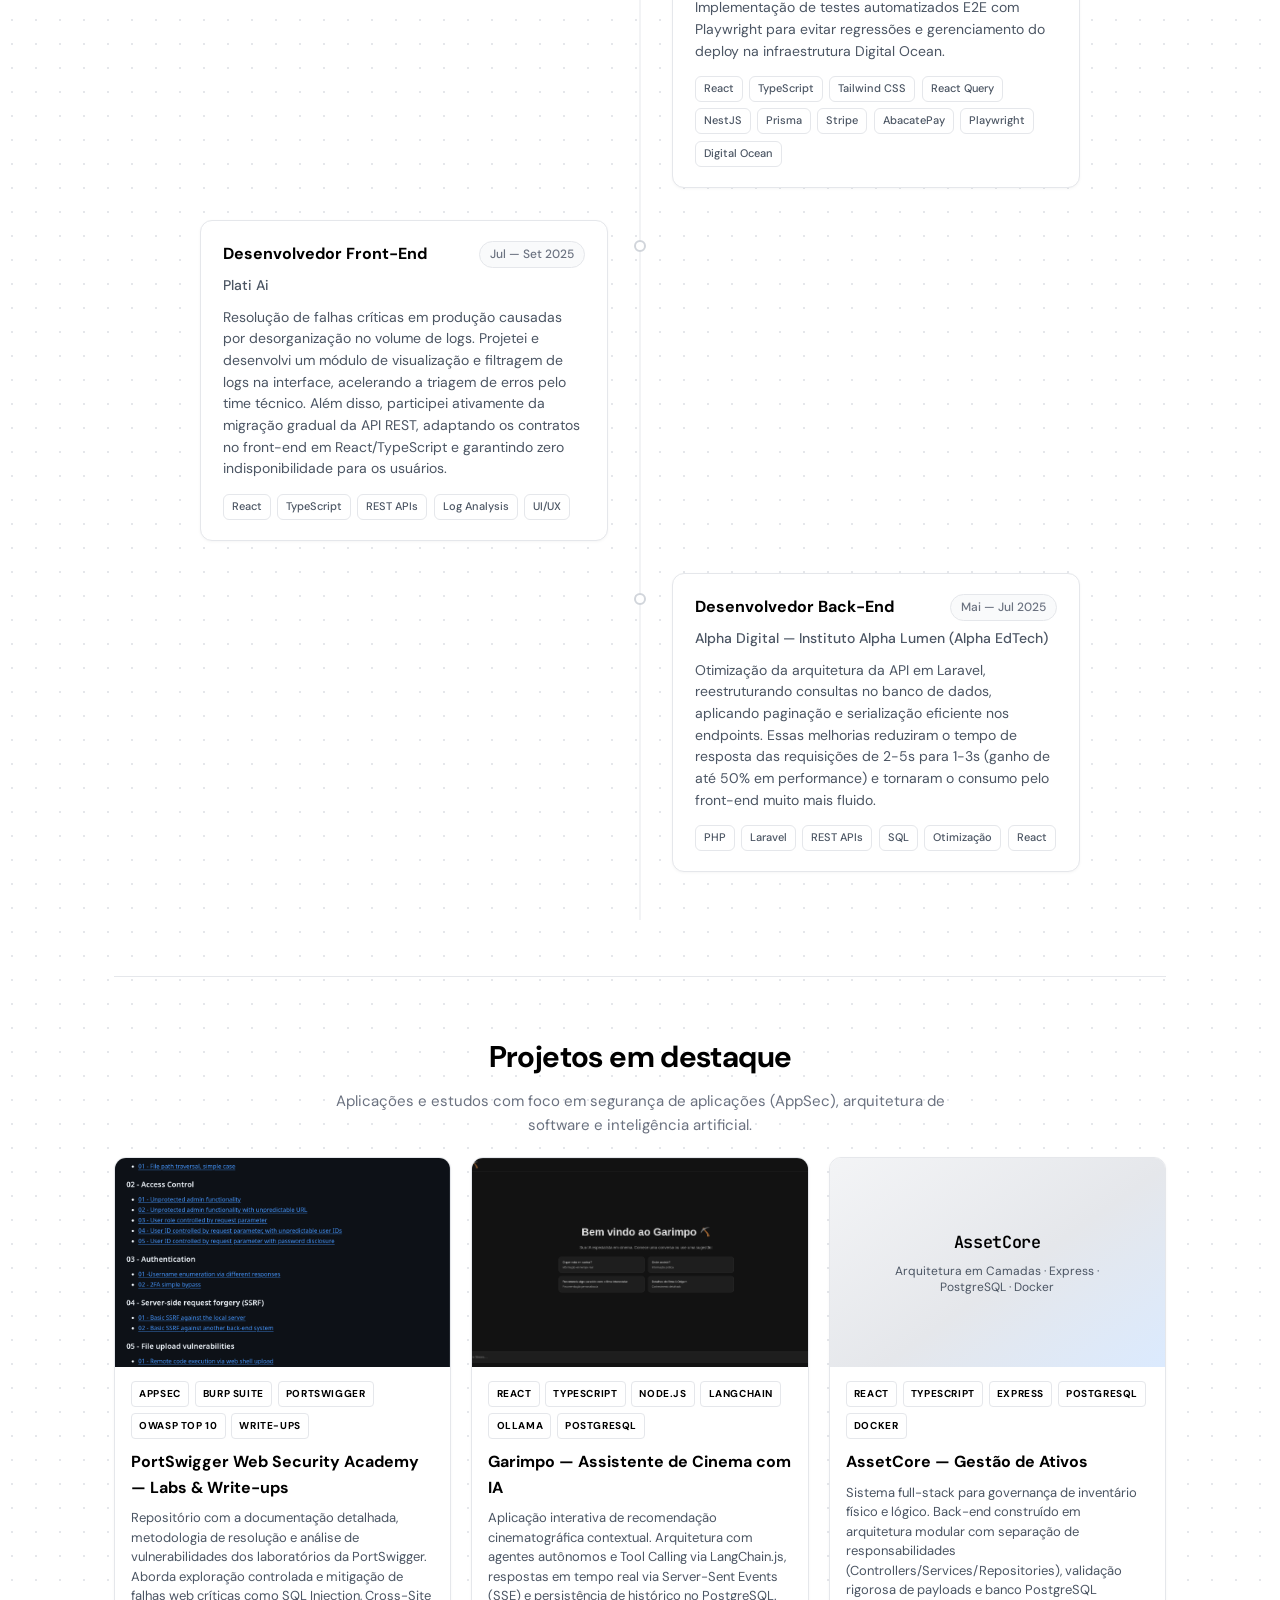
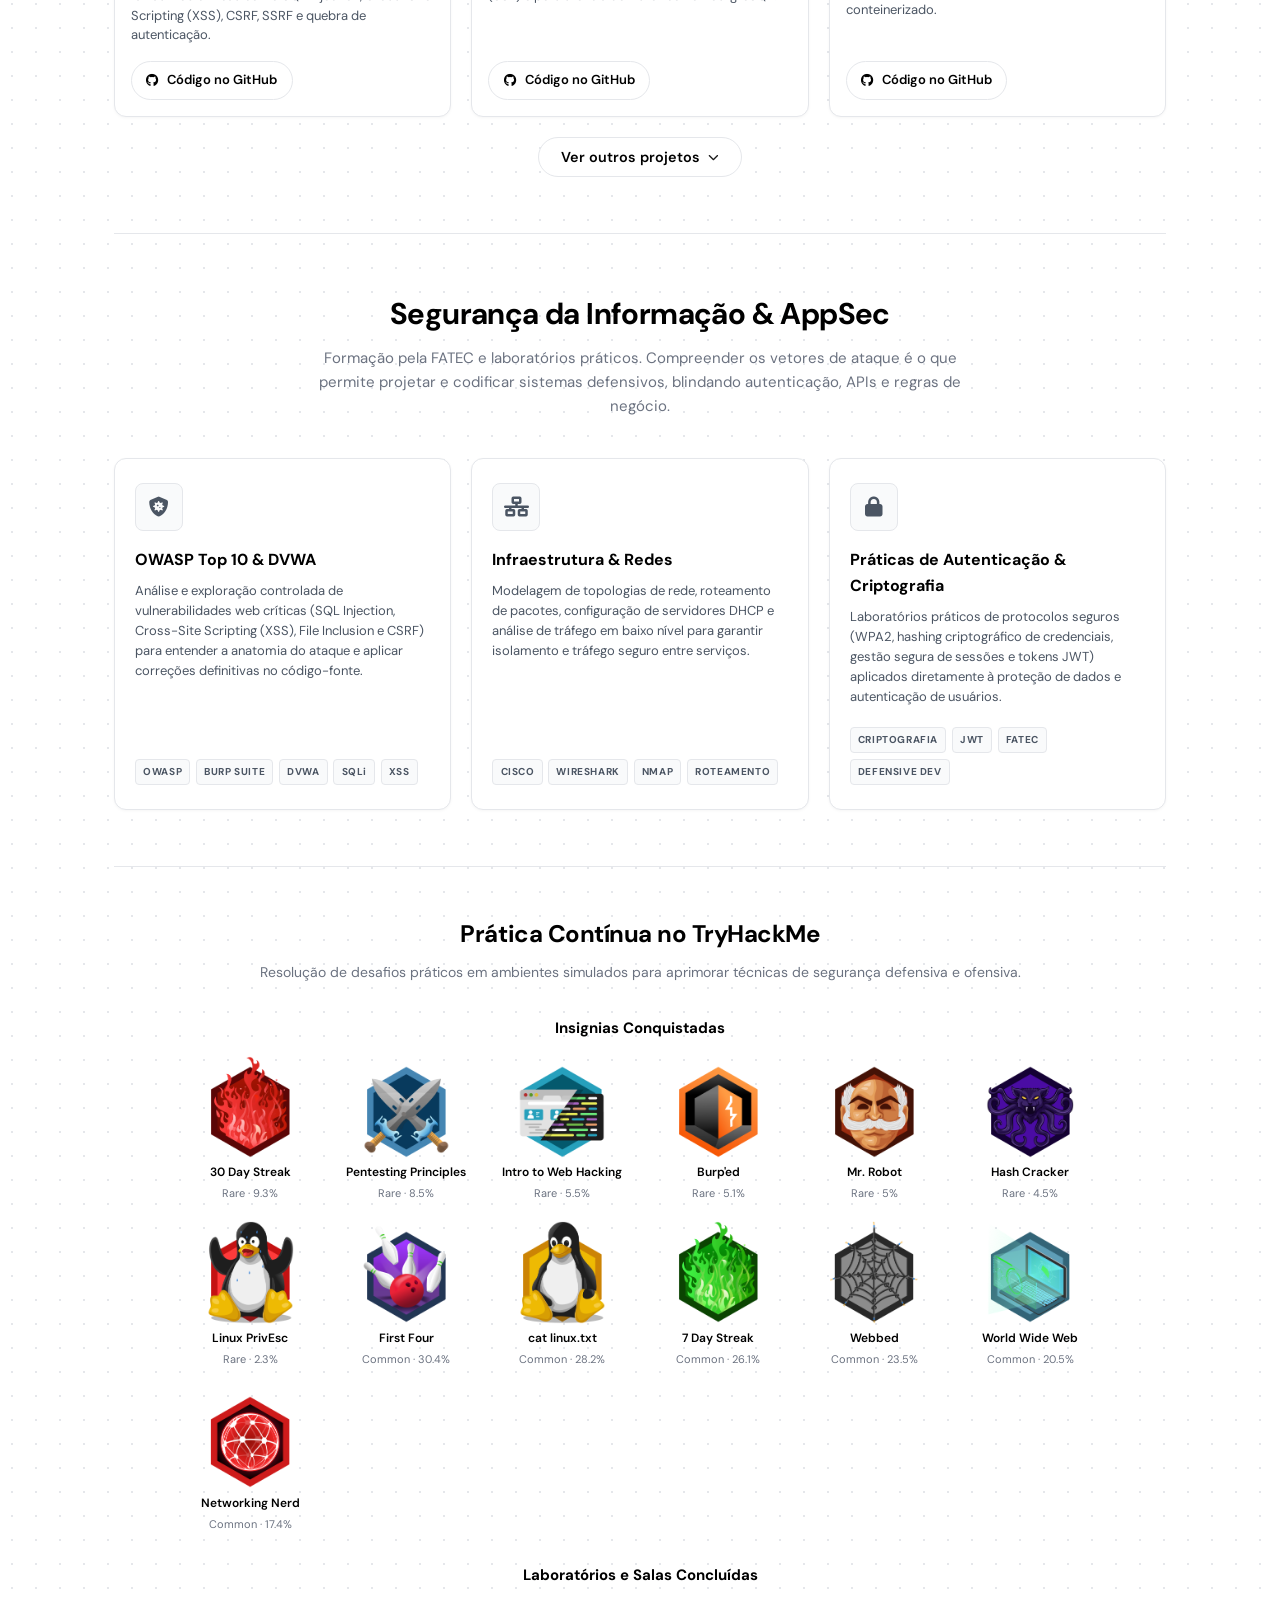
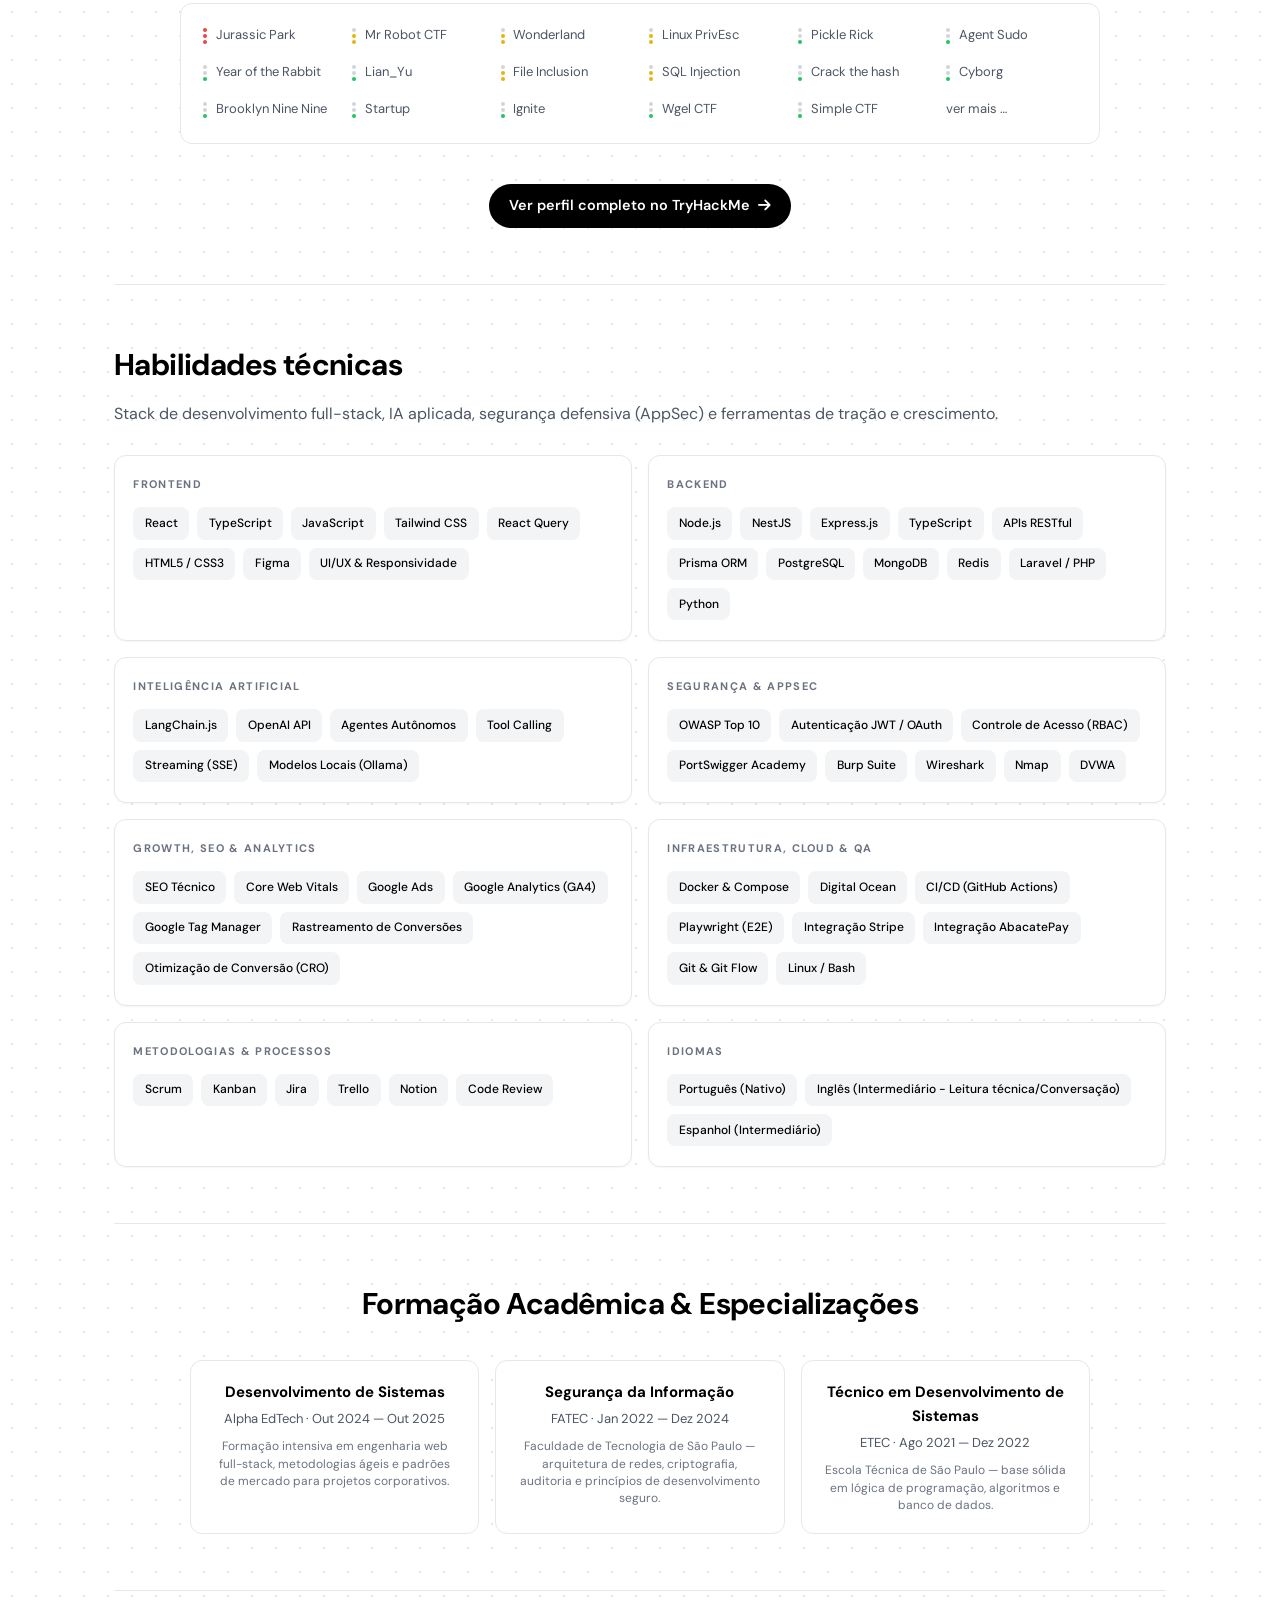
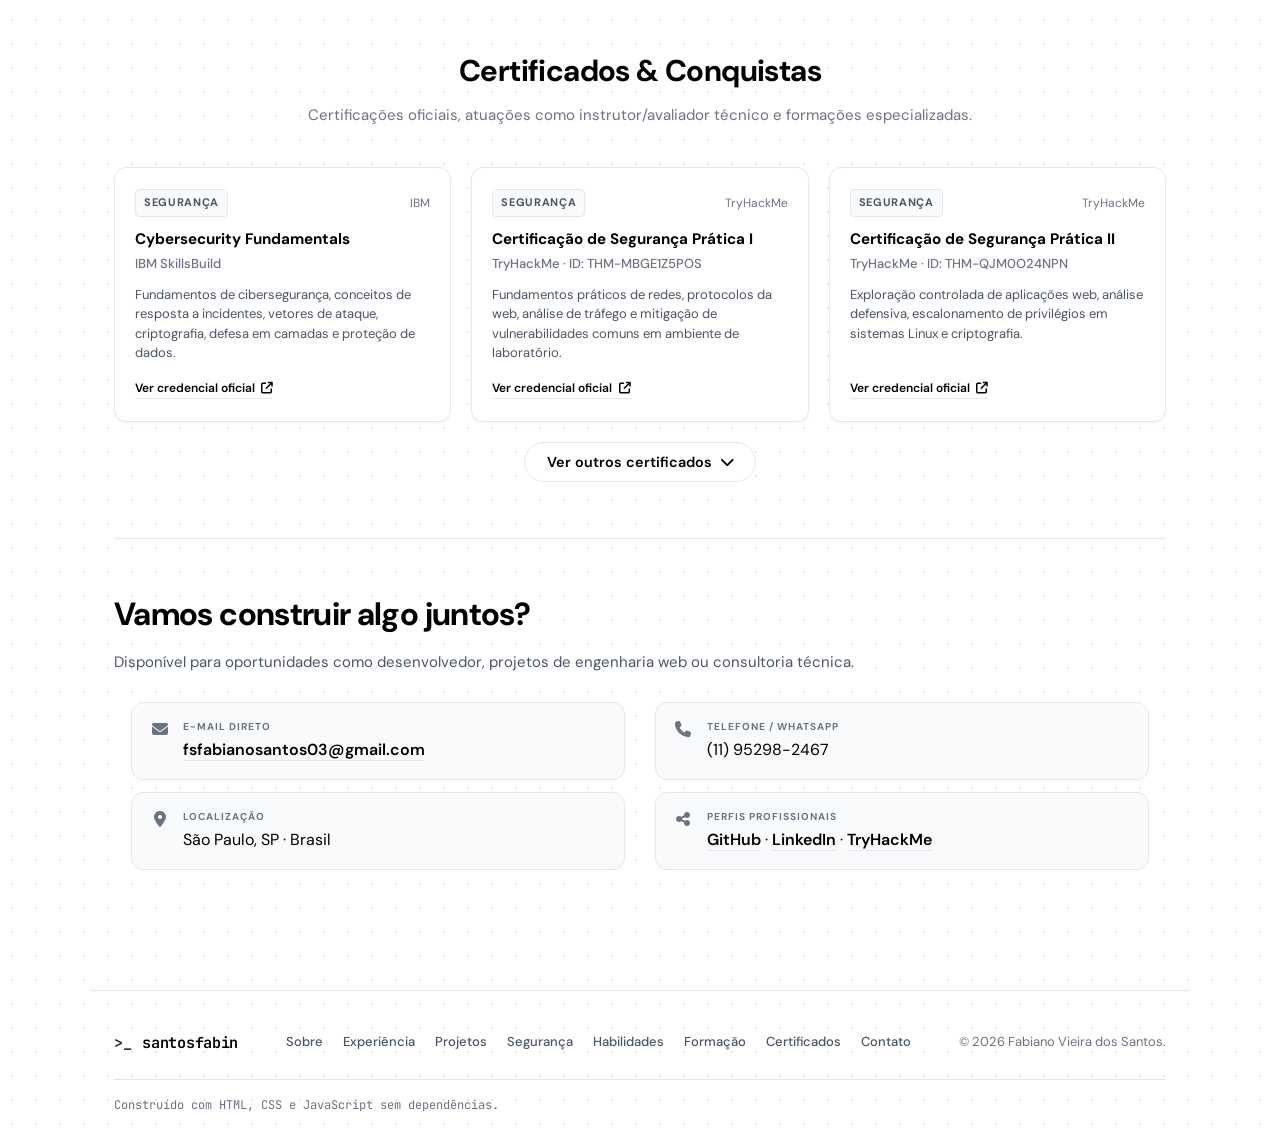
==== commit 0ae8386b: "feat: add language support and improve navigation - Added language versions for Portuguese and Engli" ====
--- a/index.html
+++ b/index.html
@@ -17,6 +17,23 @@
     />
     <meta name="author" content="Fabiano Vieira dos Santos" />
     <link rel="canonical" href="https://santosfabin.github.io/Portfolio/" />
+
+    <!-- Versões de idioma / Language versions -->
+    <link
+      rel="alternate"
+      hreflang="pt-BR"
+      href="https://santosfabin.github.io/Portfolio/"
+    />
+    <link
+      rel="alternate"
+      hreflang="en"
+      href="https://santosfabin.github.io/Portfolio/en/"
+    />
+    <link
+      rel="alternate"
+      hreflang="x-default"
+      href="https://santosfabin.github.io/Portfolio/"
+    />
 
     <!-- Open Graph / Redes Sociais -->
     <meta property="og:type" content="website" />
@@ -113,12 +130,24 @@
           <li><a href="#experiencia">Experiência</a></li>
           <li><a href="#projetos">Projetos</a></li>
           <li><a href="#seguranca">Segurança</a></li>
-          <li><a href="#habilidades">Habilidades</a></li>
-          <li><a href="#formacao">Formação</a></li>
-          <li><a href="#certificados">Certificados</a></li>
           <li><a href="#contato">Contato</a></li>
         </ul>
         <div class="site-nav__actions">
+          <a
+            href="en/index.html"
+            class="lang-switch"
+            lang="en"
+            hreflang="en"
+            aria-label="Read this page in English"
+            title="English version"
+          >
+            <svg class="lang-switch__icon" viewBox="0 0 24 24" fill="none" stroke="currentColor" stroke-width="2" stroke-linecap="round" stroke-linejoin="round" aria-hidden="true" focusable="false">
+              <circle cx="12" cy="12" r="10" />
+              <path d="M2 12h20" />
+              <path d="M12 2a15.3 15.3 0 0 1 4 10 15.3 15.3 0 0 1-4 10 15.3 15.3 0 0 1-4-10 15.3 15.3 0 0 1 4-10z" />
+            </svg>
+            <span>EN</span>
+          </a>
           <a
             href="https://github.com/santosfabin"
             class="nav-icon"
--- a/style.css
+++ b/style.css
@@ -11,7 +11,8 @@
   --radius: 12px;
   --radius-sm: 8px;
   --radius-pill: 999px;
-  --nav-h: 64px;
+  --nav-h: 62px;
+  --nav-gap: 16px;
   --font: 'DM Sans', system-ui, -apple-system, sans-serif;
   --font-mono: 'JetBrains Mono', ui-monospace, monospace;
   --max: 1100px;
@@ -62,15 +63,32 @@
 /* ——— Nav ——— */
 .site-nav {
   position: fixed;
+  top: var(--nav-gap);
+  left: var(--nav-gap);
+  right: var(--nav-gap);
+  z-index: 1000;
+  height: var(--nav-h);
+  border: 1px solid rgba(0, 0, 0, 0.06);
+  border-radius: 16px;
+  background: rgba(255, 255, 255, 0.95);
+  backdrop-filter: blur(12px);
+  -webkit-backdrop-filter: blur(12px);
+  box-shadow: 0 4px 18px rgba(0, 0, 0, 0.06);
+  transition:
+    top 0.25s ease,
+    left 0.25s ease,
+    right 0.25s ease,
+    border-radius 0.25s ease,
+    box-shadow 0.25s ease;
+}
+
+.site-nav.is-stuck {
   top: 0;
   left: 0;
   right: 0;
-  z-index: 1000;
-  height: var(--nav-h);
-  border-bottom: 1px solid var(--border);
-  background: rgba(255, 255, 255, 0.85);
-  backdrop-filter: blur(12px);
-  -webkit-backdrop-filter: blur(12px);
+  border: none;
+  border-radius: 0;
+  box-shadow: 0 6px 20px rgba(0, 0, 0, 0.08);
 }
 
 .site-nav__inner {
@@ -130,8 +148,8 @@
   display: flex;
   align-items: center;
   justify-content: center;
-  width: 40px;
-  height: 40px;
+  width: 30px;
+  height: 30px;
   color: var(--text);
   text-decoration: none;
   border-radius: var(--radius-sm);
@@ -140,6 +158,43 @@
 
 .nav-icon:hover {
   background: var(--bg-muted);
+}
+
+.lang-switch {
+  display: inline-flex;
+  align-items: center;
+  gap: 7px;
+  height: 30px;
+  padding: 0 11px;
+  border: 1px solid #e4e4e7;
+  border-radius: 5px;
+  background: #fafafa;
+  color: #3f3f47;
+  font-size: 0.75rem;
+  font-weight: 500;
+  line-height: 1;
+  letter-spacing: 0.02em;
+  text-decoration: none;
+  white-space: nowrap;
+  transition:
+    background 0.15s,
+    border-color 0.15s;
+}
+
+.lang-switch:hover {
+  background: #f4f4f5;
+  border-color: #d4d4d8;
+}
+
+.lang-switch__icon {
+  flex: none;
+  width: 14px;
+  height: 14px;
+}
+
+.lang-switch:focus-visible {
+  outline: 2px solid var(--text);
+  outline-offset: 2px;
 }
 
 .nav-toggle {
@@ -147,8 +202,8 @@
   flex-direction: column;
   justify-content: center;
   gap: 5px;
-  width: 44px;
-  height: 44px;
+  width: 30px;
+  height: 30px;
   padding: 0;
   border: none;
   background: transparent;
@@ -1173,23 +1228,36 @@
 @media (max-width: 900px) {
   .site-nav__links {
     position: fixed;
-    top: var(--nav-h);
-    left: 0;
-    right: 0;
+    top: calc(var(--nav-gap) + var(--nav-h) + 8px);
+    left: var(--nav-gap);
+    right: var(--nav-gap);
     flex-direction: column;
     align-items: stretch;
     padding: 1rem;
     gap: 0;
     background: rgba(255, 255, 255, 0.98);
     backdrop-filter: blur(12px);
-    border-bottom: 1px solid var(--border);
+    border: 1px solid var(--border);
+    border-radius: 12px;
+    box-shadow: 0 6px 20px rgba(0, 0, 0, 0.06);
     transform: translateY(-120%);
     opacity: 0;
     visibility: hidden;
     transition:
+      top 0.25s ease,
+      left 0.25s ease,
+      right 0.25s ease,
+      border-radius 0.25s ease,
       transform 0.25s,
       opacity 0.25s,
       visibility 0.25s;
+  }
+
+  .site-nav.is-stuck .site-nav__links {
+    top: calc(var(--nav-h) + 8px);
+    left: 0;
+    right: 0;
+    border-radius: 0;
   }
 
   .site-nav__links.is-open {
@@ -1290,12 +1358,22 @@
     display: none;
   }
 
+  .site-nav__actions {
+    gap: 0.25rem;
+  }
+
   .thm-rooms {
     grid-template-columns: repeat(2, 1fr);
   }
 
   main {
     padding-top: calc(var(--nav-h) + 2rem);
+  }
+}
+
+@media (max-width: 380px) {
+  .site-nav__actions .nav-icon {
+    display: none;
   }
 }
 
